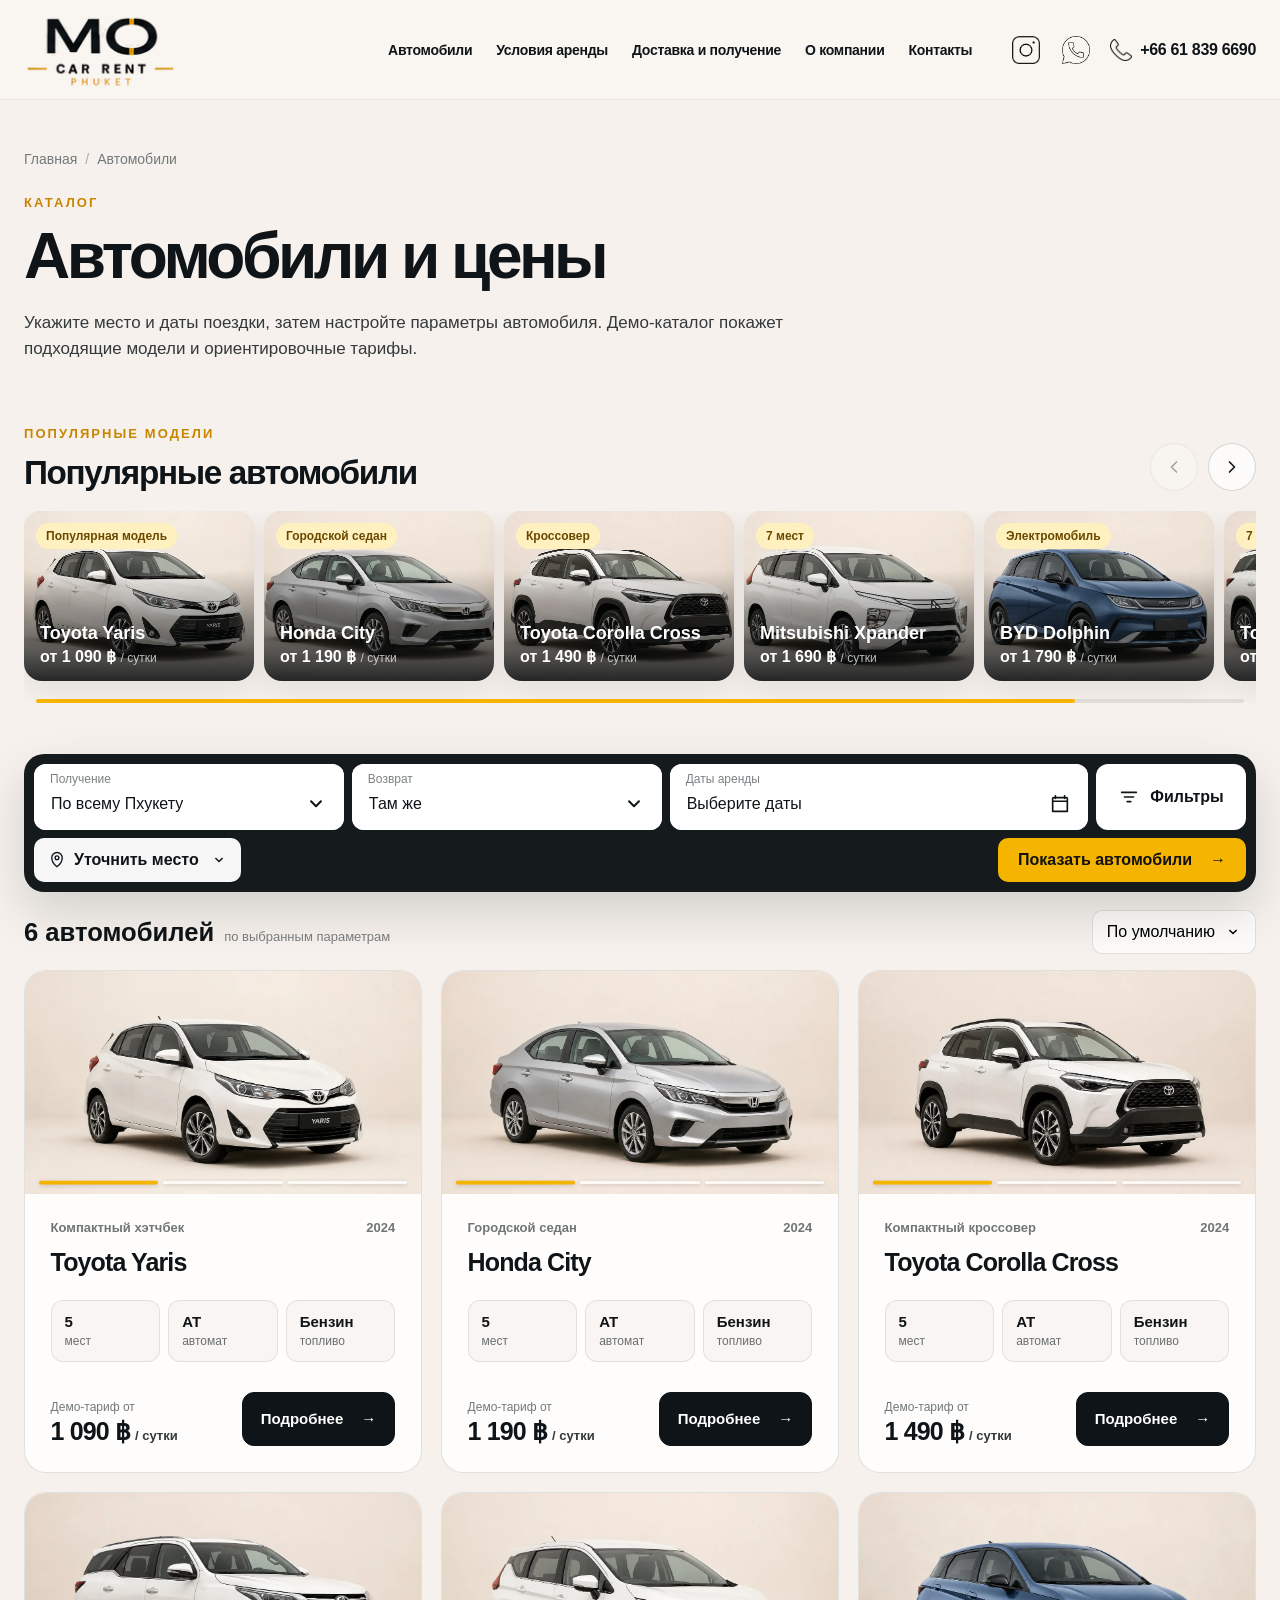
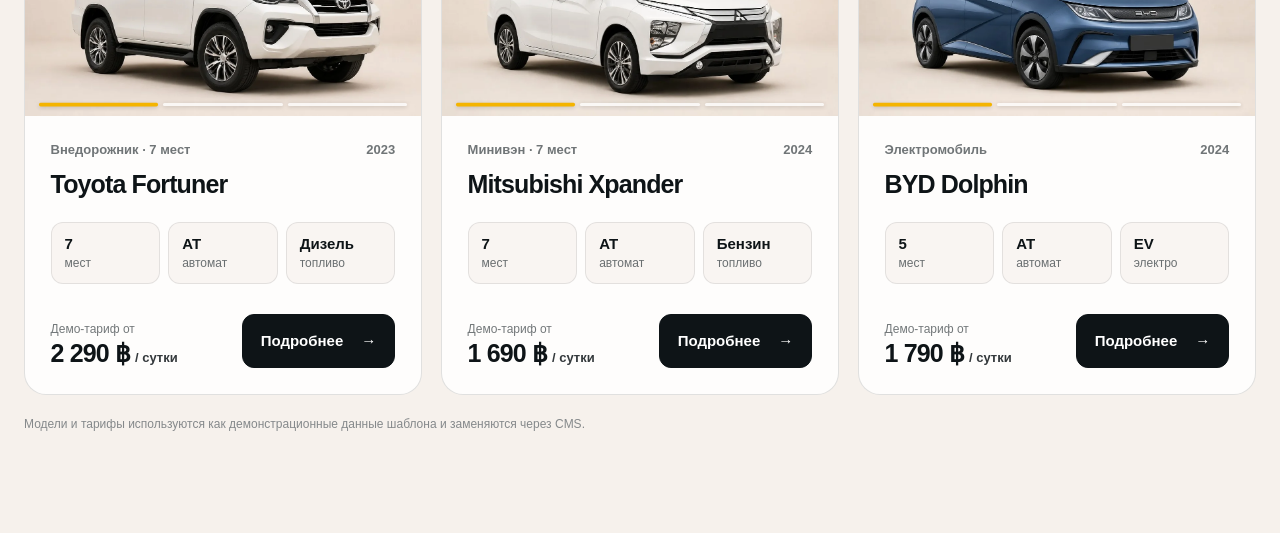
==== cars/index.html @ 94bb65ed "Готово. Исправил все 5 пунктов:  catalog-facets полностью убран; «Уточнить место» теперь открывает о" ====
<!DOCTYPE html>

<html lang="ru">
<head>
<meta charset="utf-8"/>
<meta content="width=device-width, initial-scale=1" name="viewport"/>
<title>Автомобили и цены - demo catalog</title>
<meta content="Демонстрационный каталог автомобилей с фильтрами и сортировкой." name="description"/>
<link href="../assets/style.css" rel="stylesheet"/>
<link href="../assets/catalog.css" rel="stylesheet"/>
<link href="../assets/vendor/swiper/swiper-bundle.min.css" rel="stylesheet"/><link href="../assets/catalog-page.css" rel="stylesheet"/>
<script defer="" src="../assets/main.js"></script>
<script defer="True" src="../assets/vendor/swiper/swiper-bundle.min.js"></script><script defer="" src="../assets/catalog-page.js"></script>
</head>
<body>
<a class="skip-link" href="#main-content">Перейти к содержимому</a>
<header class="site-header">
<div class="container site-header__container">
<div class="site-header__inner">
<a aria-label="MO Car Rent Phuket - перейти на главную" class="brand" href="../#hero">
<img alt="MO Car Rent Phuket" decoding="async" height="72" src="../assets/logo.png" width="164"/>
</a>
<nav aria-label="Основная навигация" class="main-nav" data-main-nav="" id="main-navigation">
<ul class="main-nav__list">
<li><a aria-current="page" class="main-nav__link" href="./">Автомобили</a></li>
<li><a class="main-nav__link" href="../#terms">Условия аренды</a></li>
<li><a class="main-nav__link" href="../#delivery">Доставка и получение</a></li>
<li><a class="main-nav__link" href="../#about">О компании</a></li>
<li><a class="main-nav__link" href="../#contacts">Контакты</a></li>
</ul>
</nav>
<ul aria-label="Контакты и социальные сети" class="header-contacts">
<li><a aria-label="Instagram" class="header-contacts__icon" href="https://www.instagram.com/mocarrent_phuket" rel="noopener" target="_blank"><img alt="" aria-hidden="true" height="28" src="../assets/icon-instagram.png" width="28"/></a></li>
<li><a aria-label="WhatsApp" class="header-contacts__icon" href="https://wa.me/66618396690" rel="noopener" target="_blank"><img alt="" aria-hidden="true" height="30" src="../assets/icon-whatsapp.png" width="30"/></a></li>
<li><a aria-label="Позвонить: +66 61 839 6690" class="header-contacts__phone" href="tel:+66618396690"><img alt="" aria-hidden="true" height="22" src="../assets/icon-phone.png" width="22"/><span>+66 61 839 6690</span></a></li>
</ul>
<button aria-controls="main-navigation" aria-expanded="false" aria-label="Открыть меню" class="menu-toggle" data-menu-toggle="" type="button">
<span aria-hidden="true" class="menu-toggle__line"></span>
<span aria-hidden="true" class="menu-toggle__line"></span>
<span aria-hidden="true" class="menu-toggle__line"></span>
</button>
</div>
</div>
</header>
<main class="main" id="main-content">
<section aria-labelledby="catalog-title" class="catalog-page">
<div class="container">
<nav aria-label="Хлебные крошки" class="breadcrumbs">
<ol class="breadcrumbs__list">
<li><a href="../">Главная</a></li>
<li aria-current="page">Автомобили</li>
</ol>
</nav>
<div class="catalog-page__head">
<p class="catalog-page__eyebrow">Каталог</p>
<h1 class="catalog-page__title" id="catalog-title">Автомобили и цены</h1>
<p class="catalog-page__lead">Укажите место и даты поездки, затем настройте параметры автомобиля. Демо-каталог покажет подходящие модели и ориентировочные тарифы.</p>
</div>
<section aria-labelledby="popular-models-title" class="popular-models">
<div class="popular-models__head">
<div>
<p class="catalog-page__eyebrow">Популярные модели</p>
<h2 id="popular-models-title">Популярные автомобили</h2>
</div>
<div aria-label="Навигация популярных моделей" class="popular-models__nav">
<button aria-label="Предыдущие модели" class="popular-models__button popular-models__button--prev" data-popular-prev="" type="button">
<svg aria-hidden="true" viewbox="0 0 24 24"><path d="m15 18-6-6 6-6"></path></svg>
</button>
<button aria-label="Следующие модели" class="popular-models__button popular-models__button--next" data-popular-next="" type="button">
<svg aria-hidden="true" viewbox="0 0 24 24"><path d="m9 6 6 6-6 6"></path></svg>
</button>
</div>
</div>
<div class="swiper popular-models__swiper" data-popular-swiper="">
<div class="swiper-wrapper">
<div class="swiper-slide"><a class="popular-car" href="toyota-yaris/"><span class="popular-car__badge">Популярная модель</span><picture><source srcset="../assets/img/catalog/toyota-yaris-01.webp" type="image/webp"/><img alt="Toyota Yaris" height="675" loading="lazy" src="../assets/img/catalog/toyota-yaris-01.jpg" width="1200"/></picture><span class="popular-car__overlay"><strong>Toyota Yaris</strong><span>от 1 090 ฿ <small>/ сутки</small></span></span></a></div>
<div class="swiper-slide"><a class="popular-car" href="honda-city/"><span class="popular-car__badge">Городской седан</span><picture><source srcset="../assets/img/catalog/honda-city-01.webp" type="image/webp"/><img alt="Honda City" height="675" loading="lazy" src="../assets/img/catalog/honda-city-01.jpg" width="1200"/></picture><span class="popular-car__overlay"><strong>Honda City</strong><span>от 1 190 ฿ <small>/ сутки</small></span></span></a></div>
<div class="swiper-slide"><a class="popular-car" href="toyota-corolla-cross/"><span class="popular-car__badge">Кроссовер</span><picture><source srcset="../assets/img/catalog/toyota-corolla-cross-01.webp" type="image/webp"/><img alt="Toyota Corolla Cross" height="675" loading="lazy" src="../assets/img/catalog/toyota-corolla-cross-01.jpg" width="1200"/></picture><span class="popular-car__overlay"><strong>Toyota Corolla Cross</strong><span>от 1 490 ฿ <small>/ сутки</small></span></span></a></div>
<div class="swiper-slide"><a class="popular-car" href="mitsubishi-xpander/"><span class="popular-car__badge">7 мест</span><picture><source srcset="../assets/img/catalog/mitsubishi-xpander-01.webp" type="image/webp"/><img alt="Mitsubishi Xpander" height="675" loading="lazy" src="../assets/img/catalog/mitsubishi-xpander-01.jpg" width="1200"/></picture><span class="popular-car__overlay"><strong>Mitsubishi Xpander</strong><span>от 1 690 ฿ <small>/ сутки</small></span></span></a></div>
<div class="swiper-slide"><a class="popular-car" href="byd-dolphin/"><span class="popular-car__badge">Электромобиль</span><picture><source srcset="../assets/img/catalog/byd-dolphin-01.webp" type="image/webp"/><img alt="BYD Dolphin" height="675" loading="lazy" src="../assets/img/catalog/byd-dolphin-01.jpg" width="1200"/></picture><span class="popular-car__overlay"><strong>BYD Dolphin</strong><span>от 1 790 ฿ <small>/ сутки</small></span></span></a></div>
<div class="swiper-slide"><a class="popular-car" href="toyota-fortuner/"><span class="popular-car__badge">7 мест</span><picture><source srcset="../assets/img/catalog/toyota-fortuner-01.webp" type="image/webp"/><img alt="Toyota Fortuner" height="675" loading="lazy" src="../assets/img/catalog/toyota-fortuner-01.jpg" width="1200"/></picture><span class="popular-car__overlay"><strong>Toyota Fortuner</strong><span>от 2 290 ฿ <small>/ сутки</small></span></span></a></div>
</div>
<div class="swiper-scrollbar popular-models__scrollbar"></div>
</div>
</section><div class="catalog-tools" data-catalog-root="">
<section aria-label="Параметры аренды" class="catalog-search">
<form class="catalog-search__form" data-search-form="">
<div class="catalog-search__mainrow">
<div class="catalog-search__field" data-place-field="pickup">
<span class="catalog-search__label">Получение</span>
<button aria-expanded="false" aria-haspopup="listbox" class="catalog-search__trigger" data-place-trigger="pickup" type="button">
<span data-place-value="pickup">По всему Пхукету</span><svg aria-hidden="true" class="catalog-search__trigger-icon" viewbox="0 0 20 20"><path d="m5.5 7.5 4.5 4.5 4.5-4.5"></path></svg>
</button>
<div class="catalog-popover catalog-place" data-place-popover="pickup" hidden="">
<div class="catalog-place__title">Где получить автомобиль?</div>
<button data-label="По всему Пхукету" data-place-option="pickup" data-value="all" type="button">По всему Пхукету</button>
<button data-label="Аэропорт Пхукета" data-place-option="pickup" data-value="airport" type="button">Аэропорт Пхукета</button>
<button data-label="Патонг" data-place-option="pickup" data-value="patong" type="button">Патонг</button>
<button data-label="Ката / Карон" data-place-option="pickup" data-value="kata-karon" type="button">Ката / Карон</button>
<button data-label="Раваи / Най Харн" data-place-option="pickup" data-value="rawai" type="button">Раваи / Най Харн</button>
<button data-label="Указать адрес" data-place-option="pickup" data-value="address" type="button">Указать адрес</button>
</div>
<input data-place-input="pickup" name="pickup" type="hidden" value="all"/>
</div>
<div class="catalog-search__field" data-place-field="return">
<span class="catalog-search__label">Возврат</span>
<button aria-expanded="false" aria-haspopup="listbox" class="catalog-search__trigger" data-place-trigger="return" type="button">
<span data-place-value="return">Там же</span><svg aria-hidden="true" class="catalog-search__trigger-icon" viewbox="0 0 20 20"><path d="m5.5 7.5 4.5 4.5 4.5-4.5"></path></svg>
</button>
<div class="catalog-popover catalog-place" data-place-popover="return" hidden="">
<div class="catalog-place__title">Где вернуть автомобиль?</div>
<button data-label="Там же" data-place-option="return" data-value="same" type="button">Там же</button>
<button data-label="Аэропорт Пхукета" data-place-option="return" data-value="airport" type="button">Аэропорт Пхукета</button>
<button data-label="Патонг" data-place-option="return" data-value="patong" type="button">Патонг</button>
<button data-label="Ката / Карон" data-place-option="return" data-value="kata-karon" type="button">Ката / Карон</button>
<button data-label="Раваи / Най Харн" data-place-option="return" data-value="rawai" type="button">Раваи / Най Харн</button>
<button data-label="Указать адрес" data-place-option="return" data-value="address" type="button">Указать адрес</button>
</div>
<input data-place-input="return" name="return" type="hidden" value="same"/>
</div>
<div class="catalog-search__field catalog-search__field--dates">
<span class="catalog-search__label">Даты аренды</span>
<button aria-expanded="false" aria-haspopup="dialog" class="catalog-search__trigger" data-date-range-trigger="" type="button">
<span data-date-range-value="">Выберите даты</span><svg aria-hidden="true" class="catalog-search__trigger-icon" viewbox="0 0 24 24"><path d="M7 3v3m10-3v3M4 9h16M5 5h14a1 1 0 0 1 1 1v14H4V6a1 1 0 0 1 1-1Z"></path></svg>
</button>
<div class="catalog-popover catalog-calendar" data-date-popover="" hidden="">
<div class="catalog-calendar__top">
<button aria-label="Предыдущий месяц" class="catalog-calendar__nav" data-calendar-prev="" type="button"><svg aria-hidden="true" viewbox="0 0 24 24"><path d="m15 18-6-6 6-6"></path></svg></button>
<strong>Выберите даты аренды</strong>
<button aria-label="Следующий месяц" class="catalog-calendar__nav" data-calendar-next="" type="button"><svg aria-hidden="true" viewbox="0 0 24 24"><path d="m9 6 6 6-6 6"></path></svg></button>
</div>
<div class="catalog-calendar__months" data-calendar-months=""></div>
<div class="catalog-calendar__footer">
<div><span>Период</span><strong data-calendar-summary="">Дата получения → дата возврата</strong></div>
<button class="catalog-calendar__done" data-calendar-done="" type="button">Готово</button>
</div>
</div>
<input data-pickup-date="" name="pickup_date" type="hidden"/>
<input data-return-date="" name="return_date" type="hidden"/>
</div>
<button aria-haspopup="dialog" class="catalog-search__filter-button" data-open-filters="" type="button">
<svg aria-hidden="true" viewbox="0 0 24 24"><path d="M4 7h16M7 12h10M10 17h4"></path></svg><span>Фильтры</span><span class="catalog-search__filter-count" data-filter-count="" hidden="">0</span>
</button>
</div>
<div class="catalog-search__subrow">



<div class="catalog-search__refine-wrap">
<button aria-controls="catalog-location-popover" aria-expanded="false" class="catalog-search__refine" data-refine-toggle="" type="button">
<svg aria-hidden="true" viewbox="0 0 24 24"><path d="M12 21s7-5.1 7-12A7 7 0 1 0 5 9c0 6.9 7 12 7 12Z"></path><circle cx="12" cy="9" r="2.5"></circle></svg>
<span>Уточнить место</span>
<svg aria-hidden="true" class="catalog-search__refine-chevron" viewbox="0 0 20 20"><path d="m5.5 7.5 4.5 4.5 4.5-4.5"></path></svg>
</button>
<div class="catalog-location-popover" data-refine-panel="" hidden="" id="catalog-location-popover">
<div class="catalog-location-popover__summary">
<div class="catalog-location-popover__summary-line"><strong>Получение:</strong><span data-refine-pickup-summary="">По всему Пхукету</span><button aria-label="О выборе места получения" class="catalog-location-popover__help" type="button">?</button></div>
<button class="catalog-location-popover__choice" data-location-mode-trigger="pickup" type="button"><span>Любое место в городе</span><span aria-hidden="true">›</span></button>
<label class="catalog-location-popover__same"><input checked="" data-return-same="" type="checkbox"/><span aria-hidden="true" class="catalog-location-popover__checkbox">✓</span><span>Возврат там же</span></label>
<div class="catalog-location-popover__summary-line"><strong>Возврат:</strong><span data-refine-return-summary="">Там же</span></div>
<button class="catalog-location-popover__choice" data-location-mode-trigger="return" type="button"><span>Там же</span><span aria-hidden="true">›</span></button>
<div class="catalog-location-popover__actions">
<button class="catalog-location-popover__reset" data-refine-reset="" type="button">Сбросить все</button>
<button class="catalog-location-popover__show" data-refine-apply="" type="button">Показать <span data-refine-result-count="">6</span> автомобилей</button>
</div>
</div>
<div class="catalog-location-popover__options" data-location-options="" hidden="">
<button class="catalog-location-popover__options-reset" data-location-options-reset="" type="button"><span aria-hidden="true">×</span><span>Сбросить</span></button>
<label class="catalog-location-option"><input data-location-delivery="" type="checkbox"/><span aria-hidden="true" class="catalog-location-option__box">✓</span><span>Доставка по адресу</span></label>
<div class="catalog-location-popover__address" data-location-address="" hidden="">
<label for="catalog-address">Отель, район или адрес</label>
<input autocomplete="street-address" id="catalog-address" name="address" placeholder="Например, название отеля" type="text"/>
</div>
<div class="catalog-location-popover__disabled-title">Не настроено в demo</div>
<label class="catalog-location-option is-disabled"><input disabled="" type="checkbox"/><span aria-hidden="true" class="catalog-location-option__box"></span><span>В офисе проката</span></label>
</div>
</div>
</div><button class="catalog-search__submit" type="submit">Показать автомобили <span aria-hidden="true">→</span></button>
</div>
</form>
</section>

<div class="catalog-results-head">
<div><strong><span data-result-count="">6</span> <span data-result-label="">автомобилей</span></strong><span>по выбранным параметрам</span></div>
<div class="catalog-sort" data-sort-root="">
<button aria-expanded="false" aria-haspopup="listbox" class="catalog-sort__trigger" data-sort-trigger="" type="button"><span data-sort-label="">По умолчанию</span><svg aria-hidden="true" viewbox="0 0 20 20"><path d="m5.5 7.5 4.5 4.5 4.5-4.5"></path></svg></button>
<div aria-label="Сортировка" class="catalog-sort__menu" data-sort-menu="" hidden="" role="listbox">
<button aria-selected="true" data-sort-option="default" role="option" type="button">По умолчанию</button>
<button aria-selected="false" data-sort-option="price-asc" role="option" type="button">Сначала дешевле</button>
<button aria-selected="false" data-sort-option="price-desc" role="option" type="button">Сначала дороже</button>
<button aria-selected="false" data-sort-option="seats-desc" role="option" type="button">Больше мест</button>
</div>
</div>
</div>
<div aria-label="Активные фильтры" class="catalog-tools__chips" data-active-filters="" hidden=""></div>
<div class="catalog-grid" data-catalog-grid="">
<article class="car-card catalog-car-card" data-brand="toyota" data-car-card="" data-car-id="toyota-yaris" data-car-title="Toyota Yaris" data-car-url="toyota-yaris/" data-consumption="5.0" data-drive="front" data-engine="1.2" data-fuel="petrol" data-fuel-label="Бензин" data-order="1" data-price="1090" data-price-label="1090 ฿ / сутки" data-seats="5" data-transmission="automatic" data-type="compact" data-year="2024"><a aria-label="Открыть Toyota Yaris" class="car-card__stretched-link" href="toyota-yaris/"></a><div class="car-card__media car-card-gallery" data-card-gallery=""><div class="car-card-gallery__slides"><picture data-card-slide=""><source srcset="../assets/img/catalog/toyota-yaris-01.webp" type="image/webp"/><img alt="Toyota Yaris" class="car-card__image" decoding="async" height="675" loading="lazy" src="../assets/img/catalog/toyota-yaris-01.jpg" width="1200"/></picture><picture data-card-slide="" hidden=""><source srcset="../assets/img/catalog/toyota-yaris-02.webp" type="image/webp"/><img alt="" class="car-card__image" decoding="async" height="675" loading="lazy" src="../assets/img/catalog/toyota-yaris-02.jpg" width="1200"/></picture><picture data-card-slide="" hidden=""><source srcset="../assets/img/catalog/toyota-yaris-03.webp" type="image/webp"/><img alt="" class="car-card__image" decoding="async" height="675" loading="lazy" src="../assets/img/catalog/toyota-yaris-03.jpg" width="1200"/></picture></div><div aria-hidden="true" class="car-card-gallery__progress"><span data-card-dot=""></span><span data-card-dot=""></span><span data-card-dot=""></span></div><div class="car-card__tools"><button aria-label="Сравнить" data-compare-car="toyota-yaris" type="button"><svg aria-hidden="true" viewbox="0 0 24 24"><path d="M7 7h11m0 0-3-3m3 3-3 3M17 17H6m0 0 3 3m-3-3 3-3"></path></svg></button><button aria-label="В избранное" data-favorite-car="toyota-yaris" type="button"><svg aria-hidden="true" viewbox="0 0 24 24"><path d="M20.8 4.6a5.5 5.5 0 0 0-7.8 0L12 5.6l-1-1a5.5 5.5 0 0 0-7.8 7.8l1 1L12 21l7.8-7.6 1-1a5.5 5.5 0 0 0 0-7.8Z"></path></svg></button></div></div><div class="car-card__body">
<div class="car-card__meta"><span>Компактный хэтчбек</span><span>2024</span></div>
<h3 class="car-card__title" id="car-toyota-yaris-title">Toyota Yaris</h3>
<ul aria-label="Характеристики Toyota Yaris" class="car-card__specs">
<li class="car-card__spec"><strong>5</strong><span>мест</span></li>
<li class="car-card__spec"><strong>AT</strong><span>автомат</span></li>
<li class="car-card__spec"><strong>Бензин</strong><span>топливо</span></li>
</ul>
<div class="car-card__footer">
<div class="car-card__price">
<span class="car-card__price-label">Демо-тариф от</span>
<span class="car-card__price-line"><strong class="car-card__price-value">1 090 ฿</strong><span class="car-card__price-unit">/ сутки</span></span>
</div>
<span aria-hidden="true" class="car-card__action"><span>Подробнее</span><span aria-hidden="true">→</span></span>
</div>
</div></article>
<article class="car-card catalog-car-card" data-brand="honda" data-car-card="" data-car-id="honda-city" data-car-title="Honda City" data-car-url="honda-city/" data-consumption="5.6" data-drive="front" data-engine="1.5" data-fuel="petrol" data-fuel-label="Бензин" data-order="2" data-price="1190" data-price-label="1190 ฿ / сутки" data-seats="5" data-transmission="automatic" data-type="sedan" data-year="2024"><a aria-label="Открыть Honda City" class="car-card__stretched-link" href="honda-city/"></a><div class="car-card__media car-card-gallery" data-card-gallery=""><div class="car-card-gallery__slides"><picture data-card-slide=""><source srcset="../assets/img/catalog/honda-city-01.webp" type="image/webp"/><img alt="Honda City" class="car-card__image" decoding="async" height="675" loading="lazy" src="../assets/img/catalog/honda-city-01.jpg" width="1200"/></picture><picture data-card-slide="" hidden=""><source srcset="../assets/img/catalog/honda-city-02.webp" type="image/webp"/><img alt="" class="car-card__image" decoding="async" height="675" loading="lazy" src="../assets/img/catalog/honda-city-02.jpg" width="1200"/></picture><picture data-card-slide="" hidden=""><source srcset="../assets/img/catalog/honda-city-03.webp" type="image/webp"/><img alt="" class="car-card__image" decoding="async" height="675" loading="lazy" src="../assets/img/catalog/honda-city-03.jpg" width="1200"/></picture></div><div aria-hidden="true" class="car-card-gallery__progress"><span data-card-dot=""></span><span data-card-dot=""></span><span data-card-dot=""></span></div><div class="car-card__tools"><button aria-label="Сравнить" data-compare-car="honda-city" type="button"><svg aria-hidden="true" viewbox="0 0 24 24"><path d="M7 7h11m0 0-3-3m3 3-3 3M17 17H6m0 0 3 3m-3-3 3-3"></path></svg></button><button aria-label="В избранное" data-favorite-car="honda-city" type="button"><svg aria-hidden="true" viewbox="0 0 24 24"><path d="M20.8 4.6a5.5 5.5 0 0 0-7.8 0L12 5.6l-1-1a5.5 5.5 0 0 0-7.8 7.8l1 1L12 21l7.8-7.6 1-1a5.5 5.5 0 0 0 0-7.8Z"></path></svg></button></div></div><div class="car-card__body">
<div class="car-card__meta"><span>Городской седан</span><span>2024</span></div>
<h3 class="car-card__title" id="car-honda-city-title">Honda City</h3>
<ul aria-label="Характеристики Honda City" class="car-card__specs">
<li class="car-card__spec"><strong>5</strong><span>мест</span></li>
<li class="car-card__spec"><strong>AT</strong><span>автомат</span></li>
<li class="car-card__spec"><strong>Бензин</strong><span>топливо</span></li>
</ul>
<div class="car-card__footer">
<div class="car-card__price">
<span class="car-card__price-label">Демо-тариф от</span>
<span class="car-card__price-line"><strong class="car-card__price-value">1 190 ฿</strong><span class="car-card__price-unit">/ сутки</span></span>
</div>
<span aria-hidden="true" class="car-card__action"><span>Подробнее</span><span aria-hidden="true">→</span></span>
</div>
</div></article>
<article class="car-card catalog-car-card" data-brand="toyota" data-car-card="" data-car-id="toyota-corolla-cross" data-car-title="Toyota Corolla Cross" data-car-url="toyota-corolla-cross/" data-consumption="5.2" data-drive="front" data-engine="1.8" data-fuel="petrol" data-fuel-label="Бензин" data-order="3" data-price="1490" data-price-label="1490 ฿ / сутки" data-seats="5" data-transmission="automatic" data-type="crossover" data-year="2024"><a aria-label="Открыть Toyota Corolla Cross" class="car-card__stretched-link" href="toyota-corolla-cross/"></a><div class="car-card__media car-card-gallery" data-card-gallery=""><div class="car-card-gallery__slides"><picture data-card-slide=""><source srcset="../assets/img/catalog/toyota-corolla-cross-01.webp" type="image/webp"/><img alt="Toyota Corolla Cross" class="car-card__image" decoding="async" height="675" loading="lazy" src="../assets/img/catalog/toyota-corolla-cross-01.jpg" width="1200"/></picture><picture data-card-slide="" hidden=""><source srcset="../assets/img/catalog/toyota-corolla-cross-02.webp" type="image/webp"/><img alt="" class="car-card__image" decoding="async" height="675" loading="lazy" src="../assets/img/catalog/toyota-corolla-cross-02.jpg" width="1200"/></picture><picture data-card-slide="" hidden=""><source srcset="../assets/img/catalog/toyota-corolla-cross-03.webp" type="image/webp"/><img alt="" class="car-card__image" decoding="async" height="675" loading="lazy" src="../assets/img/catalog/toyota-corolla-cross-03.jpg" width="1200"/></picture></div><div aria-hidden="true" class="car-card-gallery__progress"><span data-card-dot=""></span><span data-card-dot=""></span><span data-card-dot=""></span></div><div class="car-card__tools"><button aria-label="Сравнить" data-compare-car="toyota-corolla-cross" type="button"><svg aria-hidden="true" viewbox="0 0 24 24"><path d="M7 7h11m0 0-3-3m3 3-3 3M17 17H6m0 0 3 3m-3-3 3-3"></path></svg></button><button aria-label="В избранное" data-favorite-car="toyota-corolla-cross" type="button"><svg aria-hidden="true" viewbox="0 0 24 24"><path d="M20.8 4.6a5.5 5.5 0 0 0-7.8 0L12 5.6l-1-1a5.5 5.5 0 0 0-7.8 7.8l1 1L12 21l7.8-7.6 1-1a5.5 5.5 0 0 0 0-7.8Z"></path></svg></button></div></div><div class="car-card__body">
<div class="car-card__meta"><span>Компактный кроссовер</span><span>2024</span></div>
<h3 class="car-card__title" id="car-toyota-corolla-cross-title">Toyota Corolla Cross</h3>
<ul aria-label="Характеристики Toyota Corolla Cross" class="car-card__specs">
<li class="car-card__spec"><strong>5</strong><span>мест</span></li>
<li class="car-card__spec"><strong>AT</strong><span>автомат</span></li>
<li class="car-card__spec"><strong>Бензин</strong><span>топливо</span></li>
</ul>
<div class="car-card__footer">
<div class="car-card__price">
<span class="car-card__price-label">Демо-тариф от</span>
<span class="car-card__price-line"><strong class="car-card__price-value">1 490 ฿</strong><span class="car-card__price-unit">/ сутки</span></span>
</div>
<span aria-hidden="true" class="car-card__action"><span>Подробнее</span><span aria-hidden="true">→</span></span>
</div>
</div></article>
<article class="car-card catalog-car-card" data-brand="toyota" data-car-card="" data-car-id="toyota-fortuner" data-car-title="Toyota Fortuner" data-car-url="toyota-fortuner/" data-consumption="8.0" data-drive="awd" data-engine="2.4" data-fuel="diesel" data-fuel-label="Дизель" data-order="4" data-price="2290" data-price-label="2290 ฿ / сутки" data-seats="7" data-transmission="automatic" data-type="crossover" data-year="2023"><a aria-label="Открыть Toyota Fortuner" class="car-card__stretched-link" href="toyota-fortuner/"></a><div class="car-card__media car-card-gallery" data-card-gallery=""><div class="car-card-gallery__slides"><picture data-card-slide=""><source srcset="../assets/img/catalog/toyota-fortuner-01.webp" type="image/webp"/><img alt="Toyota Fortuner" class="car-card__image" decoding="async" height="675" loading="lazy" src="../assets/img/catalog/toyota-fortuner-01.jpg" width="1200"/></picture><picture data-card-slide="" hidden=""><source srcset="../assets/img/catalog/toyota-fortuner-02.webp" type="image/webp"/><img alt="" class="car-card__image" decoding="async" height="675" loading="lazy" src="../assets/img/catalog/toyota-fortuner-02.jpg" width="1200"/></picture><picture data-card-slide="" hidden=""><source srcset="../assets/img/catalog/toyota-fortuner-03.webp" type="image/webp"/><img alt="" class="car-card__image" decoding="async" height="675" loading="lazy" src="../assets/img/catalog/toyota-fortuner-03.jpg" width="1200"/></picture></div><div aria-hidden="true" class="car-card-gallery__progress"><span data-card-dot=""></span><span data-card-dot=""></span><span data-card-dot=""></span></div><div class="car-card__tools"><button aria-label="Сравнить" data-compare-car="toyota-fortuner" type="button"><svg aria-hidden="true" viewbox="0 0 24 24"><path d="M7 7h11m0 0-3-3m3 3-3 3M17 17H6m0 0 3 3m-3-3 3-3"></path></svg></button><button aria-label="В избранное" data-favorite-car="toyota-fortuner" type="button"><svg aria-hidden="true" viewbox="0 0 24 24"><path d="M20.8 4.6a5.5 5.5 0 0 0-7.8 0L12 5.6l-1-1a5.5 5.5 0 0 0-7.8 7.8l1 1L12 21l7.8-7.6 1-1a5.5 5.5 0 0 0 0-7.8Z"></path></svg></button></div></div><div class="car-card__body">
<div class="car-card__meta"><span>Внедорожник · 7 мест</span><span>2023</span></div>
<h3 class="car-card__title" id="car-toyota-fortuner-title">Toyota Fortuner</h3>
<ul aria-label="Характеристики Toyota Fortuner" class="car-card__specs">
<li class="car-card__spec"><strong>7</strong><span>мест</span></li>
<li class="car-card__spec"><strong>AT</strong><span>автомат</span></li>
<li class="car-card__spec"><strong>Дизель</strong><span>топливо</span></li>
</ul>
<div class="car-card__footer">
<div class="car-card__price">
<span class="car-card__price-label">Демо-тариф от</span>
<span class="car-card__price-line"><strong class="car-card__price-value">2 290 ฿</strong><span class="car-card__price-unit">/ сутки</span></span>
</div>
<span aria-hidden="true" class="car-card__action"><span>Подробнее</span><span aria-hidden="true">→</span></span>
</div>
</div></article>
<article class="car-card catalog-car-card" data-brand="mitsubishi" data-car-card="" data-car-id="mitsubishi-xpander" data-car-title="Mitsubishi Xpander" data-car-url="mitsubishi-xpander/" data-consumption="6.5" data-drive="front" data-engine="1.5" data-fuel="petrol" data-fuel-label="Бензин" data-order="5" data-price="1690" data-price-label="1690 ฿ / сутки" data-seats="7" data-transmission="automatic" data-type="minivan" data-year="2024"><a aria-label="Открыть Mitsubishi Xpander" class="car-card__stretched-link" href="mitsubishi-xpander/"></a><div class="car-card__media car-card-gallery" data-card-gallery=""><div class="car-card-gallery__slides"><picture data-card-slide=""><source srcset="../assets/img/catalog/mitsubishi-xpander-01.webp" type="image/webp"/><img alt="Mitsubishi Xpander" class="car-card__image" decoding="async" height="675" loading="lazy" src="../assets/img/catalog/mitsubishi-xpander-01.jpg" width="1200"/></picture><picture data-card-slide="" hidden=""><source srcset="../assets/img/catalog/mitsubishi-xpander-02.webp" type="image/webp"/><img alt="" class="car-card__image" decoding="async" height="675" loading="lazy" src="../assets/img/catalog/mitsubishi-xpander-02.jpg" width="1200"/></picture><picture data-card-slide="" hidden=""><source srcset="../assets/img/catalog/mitsubishi-xpander-03.webp" type="image/webp"/><img alt="" class="car-card__image" decoding="async" height="675" loading="lazy" src="../assets/img/catalog/mitsubishi-xpander-03.jpg" width="1200"/></picture></div><div aria-hidden="true" class="car-card-gallery__progress"><span data-card-dot=""></span><span data-card-dot=""></span><span data-card-dot=""></span></div><div class="car-card__tools"><button aria-label="Сравнить" data-compare-car="mitsubishi-xpander" type="button"><svg aria-hidden="true" viewbox="0 0 24 24"><path d="M7 7h11m0 0-3-3m3 3-3 3M17 17H6m0 0 3 3m-3-3 3-3"></path></svg></button><button aria-label="В избранное" data-favorite-car="mitsubishi-xpander" type="button"><svg aria-hidden="true" viewbox="0 0 24 24"><path d="M20.8 4.6a5.5 5.5 0 0 0-7.8 0L12 5.6l-1-1a5.5 5.5 0 0 0-7.8 7.8l1 1L12 21l7.8-7.6 1-1a5.5 5.5 0 0 0 0-7.8Z"></path></svg></button></div></div><div class="car-card__body">
<div class="car-card__meta"><span>Минивэн · 7 мест</span><span>2024</span></div>
<h3 class="car-card__title" id="car-mitsubishi-xpander-title">Mitsubishi Xpander</h3>
<ul aria-label="Характеристики Mitsubishi Xpander" class="car-card__specs">
<li class="car-card__spec"><strong>7</strong><span>мест</span></li>
<li class="car-card__spec"><strong>AT</strong><span>автомат</span></li>
<li class="car-card__spec"><strong>Бензин</strong><span>топливо</span></li>
</ul>
<div class="car-card__footer">
<div class="car-card__price">
<span class="car-card__price-label">Демо-тариф от</span>
<span class="car-card__price-line"><strong class="car-card__price-value">1 690 ฿</strong><span class="car-card__price-unit">/ сутки</span></span>
</div>
<span aria-hidden="true" class="car-card__action"><span>Подробнее</span><span aria-hidden="true">→</span></span>
</div>
</div></article>
<article class="car-card catalog-car-card" data-brand="byd" data-car-card="" data-car-id="byd-dolphin" data-car-title="BYD Dolphin" data-car-url="byd-dolphin/" data-consumption="0" data-drive="front" data-engine="0" data-fuel="electric" data-fuel-label="EV" data-order="6" data-price="1790" data-price-label="1790 ฿ / сутки" data-seats="5" data-transmission="automatic" data-type="compact" data-year="2024"><a aria-label="Открыть BYD Dolphin" class="car-card__stretched-link" href="byd-dolphin/"></a><div class="car-card__media car-card-gallery" data-card-gallery=""><div class="car-card-gallery__slides"><picture data-card-slide=""><source srcset="../assets/img/catalog/byd-dolphin-01.webp" type="image/webp"/><img alt="BYD Dolphin" class="car-card__image" decoding="async" height="675" loading="lazy" src="../assets/img/catalog/byd-dolphin-01.jpg" width="1200"/></picture><picture data-card-slide="" hidden=""><source srcset="../assets/img/catalog/byd-dolphin-02.webp" type="image/webp"/><img alt="" class="car-card__image" decoding="async" height="675" loading="lazy" src="../assets/img/catalog/byd-dolphin-02.jpg" width="1200"/></picture><picture data-card-slide="" hidden=""><source srcset="../assets/img/catalog/byd-dolphin-03.webp" type="image/webp"/><img alt="" class="car-card__image" decoding="async" height="675" loading="lazy" src="../assets/img/catalog/byd-dolphin-03.jpg" width="1200"/></picture></div><div aria-hidden="true" class="car-card-gallery__progress"><span data-card-dot=""></span><span data-card-dot=""></span><span data-card-dot=""></span></div><div class="car-card__tools"><button aria-label="Сравнить" data-compare-car="byd-dolphin" type="button"><svg aria-hidden="true" viewbox="0 0 24 24"><path d="M7 7h11m0 0-3-3m3 3-3 3M17 17H6m0 0 3 3m-3-3 3-3"></path></svg></button><button aria-label="В избранное" data-favorite-car="byd-dolphin" type="button"><svg aria-hidden="true" viewbox="0 0 24 24"><path d="M20.8 4.6a5.5 5.5 0 0 0-7.8 0L12 5.6l-1-1a5.5 5.5 0 0 0-7.8 7.8l1 1L12 21l7.8-7.6 1-1a5.5 5.5 0 0 0 0-7.8Z"></path></svg></button></div></div><div class="car-card__body">
<div class="car-card__meta"><span>Электромобиль</span><span>2024</span></div>
<h3 class="car-card__title" id="car-byd-dolphin-title">BYD Dolphin</h3>
<ul aria-label="Характеристики BYD Dolphin" class="car-card__specs">
<li class="car-card__spec"><strong>5</strong><span>мест</span></li>
<li class="car-card__spec"><strong>AT</strong><span>автомат</span></li>
<li class="car-card__spec"><strong>EV</strong><span>электро</span></li>
</ul>
<div class="car-card__footer">
<div class="car-card__price">
<span class="car-card__price-label">Демо-тариф от</span>
<span class="car-card__price-line"><strong class="car-card__price-value">1 790 ฿</strong><span class="car-card__price-unit">/ сутки</span></span>
</div>
<span aria-hidden="true" class="car-card__action"><span>Подробнее</span><span aria-hidden="true">→</span></span>
</div>
</div></article>
</div><div class="catalog-empty" data-empty-state="" hidden="">
<span aria-hidden="true" class="catalog-empty__icon">⌕</span>
<h2>По выбранным параметрам ничего не найдено</h2>
<p>Попробуйте изменить фильтры или сбросить их, чтобы увидеть все демонстрационные автомобили.</p>
<button class="catalog-empty__reset" data-reset-filters="" type="button">Сбросить фильтры</button>
</div><p class="catalog-page__demo-note">Модели и тарифы используются как демонстрационные данные шаблона и заменяются через CMS.</p><div class="catalog-filter-modal" data-filter-modal="" hidden="">
<div class="catalog-filter-modal__backdrop" data-close-filters=""></div>
<section aria-labelledby="filter-modal-title" aria-modal="true" class="catalog-filter-modal__dialog" role="dialog">
<header class="catalog-filter-modal__header"><div><span>Фильтры каталога</span><h2 id="filter-modal-title">Подберите автомобиль</h2></div><button aria-label="Закрыть фильтры" class="catalog-filter-modal__close" data-close-filters="" type="button">×</button></header>
<form class="catalog-filter-modal__form" data-filter-form="">
<fieldset class="filter-types"><legend>Тип автомобиля</legend><div class="filter-types__grid"><label class="filter-type-card"><input name="type" type="checkbox" value="compact"/><span><img alt="" aria-hidden="true" class="filter-type-card__icon" src="../assets/img/ui/car-types/compact.svg"/><strong>Компактные</strong><small data-type-count="compact">2</small><span aria-hidden="true" class="filter-type-card__check">✓</span></span></label><label class="filter-type-card"><input name="type" type="checkbox" value="sedan"/><span><img alt="" aria-hidden="true" class="filter-type-card__icon" src="../assets/img/ui/car-types/mid-class.svg"/><strong>Средний класс</strong><small data-type-count="sedan">1</small><span aria-hidden="true" class="filter-type-card__check">✓</span></span></label><label class="filter-type-card"><input name="type" type="checkbox" value="crossover"/><span><img alt="" aria-hidden="true" class="filter-type-card__icon" src="../assets/img/ui/car-types/crossover.svg"/><strong>Кроссоверы</strong><small data-type-count="crossover">2</small><span aria-hidden="true" class="filter-type-card__check">✓</span></span></label><label class="filter-type-card"><input name="type" type="checkbox" value="luxury"/><span><img alt="" aria-hidden="true" class="filter-type-card__icon" src="../assets/img/ui/car-types/lux.svg"/><strong>Люкс</strong><small data-type-count="luxury">0</small><span aria-hidden="true" class="filter-type-card__check">✓</span></span></label><label class="filter-type-card"><input name="type" type="checkbox" value="cabriolet"/><span><img alt="" aria-hidden="true" class="filter-type-card__icon" src="../assets/img/ui/car-types/cabriolet.svg"/><strong>Кабриолеты</strong><small data-type-count="cabriolet">0</small><span aria-hidden="true" class="filter-type-card__check">✓</span></span></label><label class="filter-type-card"><input name="type" type="checkbox" value="minivan"/><span><img alt="" aria-hidden="true" class="filter-type-card__icon" src="../assets/img/ui/car-types/minivan.svg"/><strong>Минивэны</strong><small data-type-count="minivan">1</small><span aria-hidden="true" class="filter-type-card__check">✓</span></span></label></div></fieldset>
<div class="filter-groups filter-groups--primary"><fieldset><legend>Топливо</legend>
<label class="filter-check"><input name="fuel" type="checkbox" value="petrol"/><span>Бензин</span><small>4</small></label>
<label class="filter-check"><input name="fuel" type="checkbox" value="diesel"/><span>Дизель</span><small>1</small></label>
<label class="filter-check"><input name="fuel" type="checkbox" value="electric"/><span>Электро</span><small>1</small></label>
</fieldset><fieldset><legend>Коробка передач</legend>
<label class="filter-check"><input name="transmission" type="checkbox" value="automatic"/><span>Автомат</span><small>6</small></label>
<label class="filter-check"><input name="transmission" type="checkbox" value="manual"/><span>Механика</span><small>0</small></label>
<label class="filter-check"><input name="transmission" type="checkbox" value="cvt"/><span>Вариатор</span><small>0</small></label>
</fieldset><fieldset><legend>Привод</legend>
<label class="filter-check"><input name="drive" type="checkbox" value="front"/><span>Передний</span><small>5</small></label>
<label class="filter-check"><input name="drive" type="checkbox" value="awd"/><span>Полный</span><small>1</small></label>
<label class="filter-check"><input name="drive" type="checkbox" value="rear"/><span>Задний</span><small>0</small></label>
</fieldset></div>
<div class="filter-select-row">
<fieldset><legend>Марка авто</legend><select aria-label="Марка авто" data-filter-select="" name="brand"><option value="">Любая</option><option value="toyota">Toyota</option><option value="honda">Honda</option><option value="mitsubishi">Mitsubishi</option><option value="byd">BYD</option></select></fieldset>
<fieldset><legend>Количество мест</legend><select aria-label="Количество мест" data-filter-select="" name="seats"><option value="">Любое</option><option value="5">5 мест</option><option value="7">7 мест</option></select></fieldset>
</div>
<div class="filter-metrics-row">
<fieldset class="filter-price"><legend>Цена в сутки, ฿</legend><div class="filter-price-range"><label><span>от</span><input autocomplete="off" inputmode="numeric" name="price_min" pattern="[0-9 ]*" placeholder="0" type="text"/></label><label><span>до</span><input autocomplete="off" inputmode="numeric" name="price_max" pattern="[0-9 ]*" placeholder="Любая" type="text"/></label></div></fieldset>
<fieldset><legend>Объем двигателя, л.</legend><div class="filter-select-pair"><select aria-label="Минимальный объем двигателя" data-filter-select="" name="engine_min"><option value="">0</option><option value="1.0">1.0</option><option value="1.2">1.2</option><option value="1.5">1.5</option><option value="1.8">1.8</option><option value="2.0">2.0</option></select><select aria-label="Максимальный объем двигателя" data-filter-select="" name="engine_max"><option value="">Любой</option><option value="1.2">1.2</option><option value="1.5">1.5</option><option value="1.8">1.8</option><option value="2.0">2.0</option><option value="2.4">2.4</option></select></div></fieldset>
<fieldset><legend>Расход (л/100км)</legend><div class="filter-select-pair"><select aria-label="Минимальный расход" data-filter-select="" name="consumption_min"><option value="">0</option><option value="4">4</option><option value="5">5</option><option value="6">6</option><option value="7">7</option></select><select aria-label="Максимальный расход" data-filter-select="" name="consumption_max"><option value="">Любой</option><option value="5">5</option><option value="6">6</option><option value="7">7</option><option value="8">8</option><option value="10">10</option></select></div></fieldset>
<fieldset><legend>Год выпуска</legend><select aria-label="Год выпуска" data-filter-select="" name="year"><option value="">Любой</option><option value="2023">2023+</option><option value="2024">2024+</option></select></fieldset>
</div>
<p class="filter-demo-note">Технические значения в этой demo-версии служат для проверки интерфейса фильтрации и заменяются данными конкретного каталога через CMS.</p>
</form>
<footer class="catalog-filter-modal__footer"><button class="catalog-filter-modal__reset" data-reset-filters="" type="button">Сбросить все</button><button class="catalog-filter-modal__apply" data-apply-filters="" type="button">Показать <span data-pending-count="">6</span> автомобилей</button></footer>
</section>
</div>
</div>
</div>
</section>
</main>
<script defer="True" src="../assets/vehicle-tools.js"></script><div class="compare-tray" data-compare-tray="" hidden=""><span>В сравнении: <strong data-compare-count="">0</strong></span><button data-open-compare="" type="button">Сравнить</button></div><div class="compare-modal" data-compare-modal="" hidden=""><div aria-label="Сравнение автомобилей" aria-modal="true" class="compare-modal__dialog" role="dialog"><button aria-label="Закрыть" class="compare-modal__close" data-close-compare="" type="button">×</button><div class="compare-modal__head"><span>Сравнение</span><h2>Выбранные автомобили</h2></div><div class="compare-modal__grid" data-compare-body=""></div></div></div></body>
</html>
---- assets/style.css ----
:root {
  --font-sans: "Segoe UI", Arial, Helvetica, sans-serif;

  --color-ink: #0e1417;
  --color-ink-soft: #34393c;
  --color-paper: #f6f1ec;
  --color-paper-rgb: 246, 241, 236;
  --color-accent: #f4b400;
  --color-accent-hover: #ffc21a;
  --color-focus: #8a5a00;
  --color-dark: #151a1c;
  --color-dark-2: #111517;

  --container: 1920px;
  --container-gutter: clamp(24px, 2.5vw, 48px);
  --header-height: 100px;

  --radius-sm: 10px;
  --radius-md: 12px;
  --radius-lg: 18px;

  --shadow-button: 0 10px 24px rgba(120, 82, 0, 0.14);
  --shadow-booking: 0 18px 40px rgba(21, 22, 22, 0.14);

  --duration-fast: 160ms;
  --ease-ui: cubic-bezier(0.2, 0.7, 0.2, 1);
}

*,
*::before,
*::after {
  box-sizing: border-box;
}

html {
  font-family: var(--font-sans);
  scroll-behavior: smooth;
}

body {
  margin: 0;
  color: var(--color-ink);
  background: var(--color-paper);
  font-family: inherit;
  text-rendering: optimizeLegibility;
  -webkit-font-smoothing: antialiased;
}

button,
input,
select,
textarea {
  font: inherit;
}

body.menu-open {
  overflow: hidden;
}

a {
  color: inherit;
}

a {
  text-decoration: none;
}

button {
  border: 0;
}

img,
svg {
  display: block;
  max-width: 100%;
}

ul,
ol {
  margin: 0;
  padding: 0;
}

p,
h1,
fieldset {
  margin-top: 0;
}

.container {
  width: min(calc(100% - (var(--container-gutter) * 2)), var(--container)) !important;
  max-width: none !important;
  margin-inline: auto !important;
}

.visually-hidden {
  position: absolute !important;
  width: 1px !important;
  height: 1px !important;
  padding: 0 !important;
  margin: -1px !important;
  overflow: hidden !important;
  clip: rect(0 0 0 0) !important;
  white-space: nowrap !important;
  border: 0 !important;
}

.skip-link {
  position: fixed;
  inset: 12px auto auto 12px;
  z-index: 1000;
  padding: 12px 16px;
  border-radius: var(--radius-sm);
  color: #fff;
  background: var(--color-dark);
  transform: translateY(-160%);
  transition: transform var(--duration-fast) var(--ease-ui);
}

.skip-link:focus-visible {
  transform: translateY(0);
  outline: 3px solid var(--color-accent);
  outline-offset: 3px;
}

/* Interactive primitives */
.main-nav__link,
.header-contacts__icon,
.header-contacts__phone,
.button,
.booking__submit,
.booking__date-trigger,
.booking__select-trigger {
  -webkit-tap-highlight-color: transparent;
}

.main-nav__link:focus-visible,
.header-contacts__icon:focus-visible,
.header-contacts__phone:focus-visible,
.button:focus-visible,
.booking__submit:focus-visible {
  outline: 3px solid var(--color-focus);
  outline-offset: 4px;
}

.button,
.booking__submit {
  cursor: pointer;
  transition:
    transform var(--duration-fast) var(--ease-ui),
    background-color var(--duration-fast) var(--ease-ui),
    border-color var(--duration-fast) var(--ease-ui),
    box-shadow var(--duration-fast) var(--ease-ui);
}

.button:active,
.booking__submit:active {
  transform: translateY(1px) scale(0.995);
}

.button[aria-disabled="true"],
.button.is-disabled,
.booking__submit:disabled {
  cursor: not-allowed;
  opacity: 0.48;
  pointer-events: none;
}

/* Header */
.site-header {
  position: relative;
  z-index: 10;
  height: var(--header-height);
  border-bottom: 1px solid rgba(0, 0, 0, 0.07);
  background: rgba(249, 246, 242, 0.98);
}

.site-header__container,
.site-header__inner {
  height: 100%;
}

.site-header__inner {
  display: flex;
  align-items: center;
  gap: clamp(24px, 2vw, 40px);
}

.brand {
  display: inline-flex;
  flex: 0 0 auto;
  align-items: center;
}

.brand img {
  width: 164px;
  height: auto;
}

.main-nav {
  margin-left: auto;
}

.main-nav__list {
  display: flex;
  align-items: center;
  gap: clamp(24px, 2.15vw, 44px);
  list-style: none;
  white-space: nowrap;
}

.main-nav__link {
  position: relative;
  display: inline-flex;
  min-height: 44px;
  align-items: center;
  padding-inline: 2px;
  font-size: clamp(14px, 0.82vw, 16px);
  font-weight: 700;
  letter-spacing: -0.02em;
}

.main-nav__link::after {
  content: "";
  position: absolute;
  left: 2px;
  right: 2px;
  bottom: 7px;
  height: 2px;
  border-radius: 999px;
  background: var(--color-accent);
  transform: scaleX(0);
  transform-origin: center;
  transition: transform var(--duration-fast) var(--ease-ui);
}

.header-contacts {
  display: flex;
  align-items: center;
  gap: 6px;
  margin-left: clamp(10px, 1vw, 20px);
  list-style: none;
  white-space: nowrap;
}

.header-contacts__icon,
.header-contacts__phone {
  display: inline-flex;
  min-width: 44px;
  min-height: 44px;
  align-items: center;
  justify-content: center;
  border-radius: var(--radius-sm);
  transition:
    opacity var(--duration-fast) var(--ease-ui),
    transform var(--duration-fast) var(--ease-ui);
}

.header-contacts__icon img {
  object-fit: contain;
}

.header-contacts__icon:first-child img {
  width: 28px;
  height: 28px;
}

.header-contacts__icon:nth-child(2) img {
  width: 30px;
  height: 30px;
}

.header-contacts__phone {
  gap: 8px;
  padding-inline: 6px 0;
  font-size: clamp(16px, 0.98vw, 19px);
  font-weight: 700;
  letter-spacing: -0.02em;
}

.header-contacts__phone img {
  width: 22px;
  height: 22px;
  object-fit: contain;
}

.menu-toggle {
  display: none;
  width: 44px;
  height: 44px;
  flex: 0 0 44px;
  align-items: center;
  justify-content: center;
  flex-direction: column;
  gap: 5px;
  padding: 0;
  border: 0;
  border-radius: var(--radius-sm);
  color: var(--color-ink);
  background: transparent;
  cursor: pointer;
  -webkit-tap-highlight-color: transparent;
}

.menu-toggle__line {
  width: 22px;
  height: 2px;
  border-radius: 999px;
  background: currentColor;
  transform-origin: center;
  transition:
    transform var(--duration-fast) var(--ease-ui),
    opacity var(--duration-fast) var(--ease-ui);
}

.menu-toggle[aria-expanded="true"] .menu-toggle__line:nth-child(1) {
  transform: translateY(7px) rotate(45deg);
}

.menu-toggle[aria-expanded="true"] .menu-toggle__line:nth-child(2) {
  opacity: 0;
}

.menu-toggle[aria-expanded="true"] .menu-toggle__line:nth-child(3) {
  transform: translateY(-7px) rotate(-45deg);
}

.menu-toggle:focus-visible {
  outline: 3px solid var(--color-focus);
  outline-offset: 3px;
}

/* Hero */
.hero {
  position: relative;
  min-height: 860px;
  height: calc(100svh - var(--header-height));
  max-height: 1010px;
  overflow: visible;
  background: var(--color-paper);
}

.hero__container {
  position: relative;
  height: 100%;
}

.hero__media {
  position: absolute;
  inset: 0;
  overflow: hidden;
  pointer-events: none;
}

.hero__scene,
.hero__scene img,
.hero__car {
  position: absolute;
  inset: 0;
  width: 100%;
  height: 100%;
}

.hero__scene img,
.hero__car {
  object-fit: cover;
  object-position: center center;
}

.hero__car {
  z-index: 1;
}

.hero__wash {
  position: absolute;
  z-index: 2;
  pointer-events: none;
}

.hero__wash--left {
  inset: 0 auto 0 0;
  width: 58%;
  background: linear-gradient(
    90deg,
    rgba(var(--color-paper-rgb), 1) 0%,
    rgba(var(--color-paper-rgb), 0.985) 34%,
    rgba(var(--color-paper-rgb), 0.93) 51%,
    rgba(var(--color-paper-rgb), 0.68) 68%,
    rgba(var(--color-paper-rgb), 0.22) 88%,
    rgba(var(--color-paper-rgb), 0) 100%
  );
}

.hero__wash--right {
  top: 0;
  right: 0;
  bottom: 0;
  width: 18%;
  background: linear-gradient(
    270deg,
    rgba(var(--color-paper-rgb), 1) 0%,
    rgba(var(--color-paper-rgb), 0.88) 24%,
    rgba(var(--color-paper-rgb), 0.42) 57%,
    rgba(var(--color-paper-rgb), 0) 100%
  );
}

.hero__wash--bottom {
  left: 0;
  right: 0;
  bottom: 0;
  height: 34%;
  background: linear-gradient(
    180deg,
    rgba(var(--color-paper-rgb), 0) 0%,
    rgba(var(--color-paper-rgb), 0.05) 24%,
    rgba(var(--color-paper-rgb), 0.18) 48%,
    rgba(var(--color-paper-rgb), 0.56) 73%,
    rgba(var(--color-paper-rgb), 0.92) 92%,
    rgba(var(--color-paper-rgb), 1) 100%
  );
}

.hero__layout {
  position: relative;
  z-index: 3;
  height: 100%;
  padding-top: clamp(58px, 6vh, 82px);
}

.hero__content {
  width: min(740px, 46vw);
}

.hero__identity {
  margin-bottom: 20px;
  color: #c88500;
  font-size: clamp(15px, 0.95vw, 19px);
  font-weight: 800;
  line-height: 1.2;
  letter-spacing: 0.16em;
}

.hero__title {
  max-width: 650px;
  margin-bottom: 0;
  font-size: clamp(68px, 4.35vw, 90px);
  font-weight: 800;
  line-height: 1.02;
  letter-spacing: -0.055em;
  text-wrap: balance;
}

.hero__lead {
  max-width: 570px;
  margin: 24px 0 0;
  color: #2f3335;
  font-size: clamp(19px, 1.15vw, 23px);
  line-height: 1.48;
  letter-spacing: -0.025em;
}

.hero__actions {
  display: flex;
  flex-wrap: nowrap;
  gap: 12px;
  width: fit-content;
  max-width: 100%;
  margin-top: 26px;
}

.button {
  display: inline-flex;
  min-height: 68px;
  align-items: center;
  justify-content: center;
  gap: 18px;
  padding-inline: 23px;
  border: 1px solid transparent;
  border-radius: var(--radius-md);
  font-size: clamp(15px, 0.86vw, 17px);
  font-weight: 700;
  line-height: 1.2;
  white-space: nowrap;
}

.button--primary {
  flex: 0 0 326px;
  justify-content: space-between;
  background: var(--color-accent);
}

.button--secondary {
  flex: 0 0 260px;
  border-color: rgba(13, 18, 20, 0.5);
  background: rgba(255, 255, 255, 0.78);
}

.button__arrow {
  font-size: 29px;
  font-weight: 400;
  line-height: 1;
}

.hero__proof {
  position: absolute;
  left: 0;
  top: clamp(535px, 58vh, 590px);
  display: flex;
  align-items: center;
  gap: clamp(36px, 3vw, 64px);
  list-style: none;
}

.hero__proof-item {
  display: flex;
  min-width: 145px;
  align-items: center;
  gap: 12px;
}

.hero__proof-copy {
  display: grid;
  min-width: 0;
  gap: 3px;
}

.hero__proof-copy strong {
  font-size: 15px;
  font-weight: 700;
}

.hero__proof-copy span {
  color: var(--color-ink-soft);
  font-size: 14px;
  line-height: 1.3;
}

.hero__proof-icon {
  width: 30px;
  height: 30px;
  flex: none;
  fill: none;
  stroke: #131719;
  stroke-width: 1.8;
  stroke-linecap: round;
  stroke-linejoin: round;
}

.hero__proof-icon--google {
  display: inline-flex;
  align-items: center;
  justify-content: center;
  font-size: 38px;
  font-weight: 800;
  line-height: 1;
  letter-spacing: -0.08em;
  stroke: none;
}


.hero__mobile-visual {
  display: none;
  margin: 0;
}

.hero__mobile-visual img {
  width: 100%;
  height: auto;
}

/* Booking */
.hero__booking {
  position: absolute;
  left: 0;
  right: 0;
  bottom: 15px;
  z-index: 5;
  overflow: visible;
}

.booking,
.booking__fieldset,
.booking__field {
  overflow: visible;
}

.booking {
  margin: 0;
}

.booking__fieldset {
  display: grid;
  grid-template-columns: 1.02fr 1.02fr 1.34fr 1.08fr;
  min-width: 0;
  margin: 0;
  padding: 26px 32px;
  align-items: end;
  gap: 18px;
  border: 0;
  border-radius: var(--radius-lg);
  background: linear-gradient(180deg, rgba(24, 29, 31, 0.97), rgba(17, 22, 24, 0.98));
  box-shadow: var(--shadow-booking);
}

.booking__field {
  min-width: 0;
}

.booking__label {
  display: block;
  margin: 0 0 13px 2px;
  color: #f6f6f5;
  font-size: 16px;
  font-weight: 700;
}

.booking__control {
  display: flex;
  height: 66px;
  align-items: center;
  padding-inline: 18px;
  border: 1px solid rgba(255, 255, 255, 0.2);
  border-radius: var(--radius-sm);
  background: rgba(255, 255, 255, 0.015);
  transition:
    border-color var(--duration-fast) var(--ease-ui),
    box-shadow var(--duration-fast) var(--ease-ui),
    background-color var(--duration-fast) var(--ease-ui);
}

.booking__control:focus-within {
  border-color: rgba(255, 190, 0, 0.9);
  background: rgba(255, 255, 255, 0.035);
  box-shadow: 0 0 0 3px rgba(255, 190, 0, 0.16);
}

.booking__control input {
  width: 100%;
  height: 100%;
  min-width: 0;
  border: 0;
  outline: 0;
  background: transparent;
  color: #fff;
  font-size: 16px;
}

.booking__control--date {
  position: relative;
}

.booking__control--date input[type="date"] {
  min-width: 0;
  padding-right: 42px;
  color-scheme: dark;
  appearance: none;
  -webkit-appearance: none;
}

.booking__control--date input[type="date"]::-webkit-calendar-picker-indicator {
  display: none;
  opacity: 0;
  -webkit-appearance: none;
}

.booking__control--date input[type="date"]::-webkit-inner-spin-button,
.booking__control--date input[type="date"]::-webkit-clear-button {
  display: none;
}

.booking__date-trigger {
  display: inline-flex;
  width: 36px;
  height: 36px;
  flex: 0 0 36px;
  align-items: center;
  justify-content: center;
  margin-right: -6px;
  padding: 0;
  border-radius: 8px;
  color: #fff;
  background: transparent;
  cursor: pointer;
  transition: background-color var(--duration-fast) var(--ease-ui);
}

.booking__date-trigger svg {
  width: 27px;
  height: 27px;
  fill: none;
  stroke: currentColor;
  stroke-width: 1.65;
  stroke-linecap: round;
  stroke-linejoin: round;
}

.booking__date-trigger:focus-visible {
  outline: 2px solid var(--color-accent);
  outline-offset: 2px;
}

/* Custom select */
.booking__field--location {
  position: relative;
}

.booking__native-select,
.booking__select-trigger {
  width: 100%;
  height: 66px;
  border: 1px solid rgba(255, 255, 255, 0.2);
  border-radius: var(--radius-sm);
  color: #fff;
  background: rgba(255, 255, 255, 0.015);
  font-size: 16px;
}

.booking__native-select {
  padding: 0 48px 0 18px;
  outline: 0;
  appearance: none;
  cursor: pointer;
}

.booking__native-select:focus-visible {
  border-color: rgba(255, 190, 0, 0.9);
  box-shadow: 0 0 0 3px rgba(255, 190, 0, 0.16);
}

.booking__native-select option {
  color: #111;
  background: #fff;
}

.booking__custom-select {
  position: relative;
  overflow: visible;
}

.booking__custom-select[hidden],
.booking__select-list[hidden] {
  display: none;
}

.booking__select-trigger {
  display: flex;
  align-items: center;
  justify-content: space-between;
  gap: 16px;
  padding: 0 18px;
  text-align: left;
  cursor: pointer;
  transition:
    border-color var(--duration-fast) var(--ease-ui),
    box-shadow var(--duration-fast) var(--ease-ui),
    background-color var(--duration-fast) var(--ease-ui);
}

.booking__select-trigger svg {
  width: 23px;
  height: 23px;
  flex: 0 0 23px;
  fill: none;
  stroke: currentColor;
  stroke-width: 1.65;
  stroke-linecap: round;
  stroke-linejoin: round;
  transition: transform var(--duration-fast) var(--ease-ui);
}

.booking__custom-select.is-open .booking__select-trigger svg {
  transform: rotate(180deg);
}

.booking__select-trigger:focus-visible {
  outline: 0;
  border-color: rgba(255, 190, 0, 0.9);
  box-shadow: 0 0 0 3px rgba(255, 190, 0, 0.16);
}

.booking__field--location.has-error .booking__select-trigger {
  border-color: #ff7a7a;
  box-shadow: 0 0 0 3px rgba(255, 122, 122, 0.12);
}

.booking__select-list {
  position: absolute;
  z-index: 40;
  top: calc(100% + 8px);
  left: 0;
  right: 0;
  max-height: 240px;
  margin: 0;
  padding: 6px;
  overflow-y: auto;
  border: 1px solid rgba(255, 255, 255, 0.16);
  border-radius: var(--radius-sm);
  color: #fff;
  background: #171c1f;
  box-shadow: 0 18px 36px rgba(0, 0, 0, 0.24);
  list-style: none;
}

.booking__select-option {
  padding: 12px 14px;
  border-radius: 8px;
  cursor: pointer;
  outline: 0;
}

.booking__select-option.is-active,
.booking__select-option:focus-visible {
  background: rgba(255, 190, 0, 0.14);
}

.booking__select-option[aria-selected="true"] {
  color: #111;
  background: var(--color-accent);
}

.has-js .booking__field--location.is-enhanced .booking__native-select {
  position: absolute;
  width: 1px;
  height: 1px;
  padding: 0;
  margin: -1px;
  overflow: hidden;
  clip: rect(0 0 0 0);
  white-space: nowrap;
  border: 0;
  opacity: 0;
  pointer-events: none;
}

.booking__submit {
  display: flex;
  height: 66px;
  align-items: center;
  justify-content: space-between;
  gap: 18px;
  padding-inline: 28px;
  border-radius: var(--radius-sm);
  color: #171816;
  background: var(--color-accent);
  font-size: 17px;
  font-weight: 800;
}

.booking__submit span:last-child {
  font-size: 31px;
  font-weight: 400;
  line-height: 1;
}

.booking-notes {
  display: flex;
  margin: 16px 0 0;
  padding: 0 24px;
  justify-content: center;
  align-items: center;
  flex-wrap: wrap;
  gap: 12px 32px;
  color: #43484b;
  font-size: 16px;
  font-weight: 500;
  line-height: 1.4;
  list-style: none;
}

.booking-notes li {
  display: flex;
  min-width: 0;
  align-items: center;
  gap: 10px;
}

.booking-notes svg {
  width: 24px;
  height: 24px;
  flex: 0 0 24px;
  fill: none;
  stroke: #e7a400;
  stroke-width: 1.8;
  stroke-linecap: round;
  stroke-linejoin: round;
}

@media (hover: hover) and (pointer: fine) {
  .main-nav__link:hover::after {
    transform: scaleX(1);
  }

  .header-contacts__icon:hover,
  .header-contacts__phone:hover {
    opacity: 0.62;
    transform: translateY(-1px);
  }

  .button--primary:hover,
  .booking__submit:hover {
    background: var(--color-accent-hover);
    box-shadow: var(--shadow-button);
    transform: translateY(-2px);
  }

  .button--secondary:hover {
    border-color: rgba(13, 18, 20, 0.72);
    background: #fff;
    box-shadow: 0 8px 20px rgba(14, 20, 23, 0.08);
    transform: translateY(-2px);
  }

  .booking__date-trigger:hover {
    background: rgba(255, 255, 255, 0.08);
  }

  .booking__select-trigger:hover {
    border-color: rgba(255, 255, 255, 0.34);
    background: rgba(255, 255, 255, 0.035);
  }

  .booking__select-option:hover {
    background: rgba(255, 190, 0, 0.12);
  }

  .booking__select-option[aria-selected="true"]:hover {
    background: var(--color-accent-hover);
  }
}

@media (max-width: 1320px) {
  :root {
    --container-gutter: 24px;
  }

  .site-header__inner {
    gap: 22px;
  }

  .main-nav__list {
    gap: 20px;
  }

  .header-contacts {
    margin-left: 8px;
  }

  .header-contacts__phone {
    font-size: 16px;
  }

  .hero__content {
    width: min(680px, 49vw);
  }
}

@media (max-width: 1200px) {
  .site-header__inner {
    gap: 12px;
  }

  .menu-toggle {
    display: inline-flex;
    margin-left: auto;
  }

  .main-nav {
    position: fixed;
    z-index: 30;
    top: var(--header-height);
    left: 0;
    right: 0;
    bottom: 0;
    margin: 0;
    padding: clamp(32px, 6vw, 72px) var(--container-gutter);
    overflow-y: auto;
    background: rgba(246, 241, 236, 0.985);
    opacity: 0;
    visibility: hidden;
    transform: translateY(-12px);
    pointer-events: none;
    transition:
      opacity var(--duration-base) var(--ease-ui),
      visibility var(--duration-base) var(--ease-ui),
      transform var(--duration-base) var(--ease-ui);
  }

  .main-nav.is-open {
    opacity: 1;
    visibility: visible;
    transform: translateY(0);
    pointer-events: auto;
  }

  .main-nav__list {
    width: min(100%, 720px);
    margin-inline: auto;
    flex-direction: column;
    align-items: stretch;
    gap: 0;
    white-space: normal;
  }

  .main-nav__list li {
    border-bottom: 1px solid rgba(14, 20, 23, 0.12);
  }

  .main-nav__link {
    width: 100%;
    min-height: 64px;
    justify-content: space-between;
    padding: 10px 2px;
    font-size: clamp(20px, 3vw, 30px);
  }

  .main-nav__link::after {
    left: 0;
    right: auto;
    bottom: 8px;
    width: 64px;
  }

  .header-contacts {
    margin-left: 0;
  }

  .hero__actions {
    flex-wrap: wrap;
    width: auto;
  }

  .button--primary,
  .button--secondary {
    flex-basis: auto;
  }
}

@media (max-width: 1050px) {
  :root {
    --header-height: 88px;
  }

  .brand img {
    width: 145px;
  }

  .header-contacts {
    margin-left: auto;
  }

  .hero {
    height: auto;
    min-height: 980px;
    max-height: none;
  }

  .hero__container,
  .hero__layout {
    min-height: 980px;
  }

  .hero__media {
    left: calc(var(--container-gutter) * -1);
    right: calc(var(--container-gutter) * -1);
  }

  .hero__layout {
    padding-top: 62px;
    padding-bottom: 24px;
  }

  .hero__scene img,
  .hero__car {
    object-position: 61% top;
  }

  .hero__wash--left {
    width: 74%;
    background: linear-gradient(
      90deg,
      rgba(var(--color-paper-rgb), 0.98) 0%,
      rgba(var(--color-paper-rgb), 0.9) 46%,
      rgba(var(--color-paper-rgb), 0.38) 80%,
      rgba(var(--color-paper-rgb), 0) 100%
    );
  }

  .hero__wash--right {
    display: none;
  }

  .hero__wash--bottom {
    height: 27%;
  }

  .hero__content {
    width: 560px;
    max-width: 72vw;
  }

  .hero__title {
    font-size: 66px;
  }

  .hero__lead {
    font-size: 20px;
  }

  .hero__proof {
    top: 535px;
    gap: 30px;
  }

  .hero__booking {
    bottom: 24px;
  }

  .booking__fieldset {
    grid-template-columns: 1fr 1fr;
    min-height: 250px;
  }

  .booking__field--location {
    grid-column: 1 / 2;
  }

  .booking__submit {
    grid-column: 2 / 3;
  }
}

@media (max-width: 700px) {
  :root {
    --container-gutter: 16px;
    --header-height: 76px;
  }

  .brand img {
    width: 130px;
  }

  .site-header__inner {
    gap: 4px;
  }

  .menu-toggle {
    width: 40px;
    height: 40px;
    flex-basis: 40px;
  }

  .header-contacts {
    gap: 0;
  }

  .header-contacts__icon,
  .header-contacts__phone {
    min-width: 36px;
    min-height: 36px;
  }

  .header-contacts__icon:first-child img {
    width: 22px;
    height: 22px;
  }

  .header-contacts__icon:nth-child(2) img {
    width: 24px;
    height: 24px;
  }

  .header-contacts__phone span {
    display: none;
  }

  .main-nav {
    padding-top: 28px;
  }

  .main-nav__link {
    min-height: 58px;
    font-size: 22px;
  }

  .hero {
    height: auto;
    min-height: 0;
    max-height: none;
    overflow: visible;
  }

  .hero__container,
  .hero__layout {
    height: auto;
    min-height: 0;
  }

  .hero__media {
    display: none;
  }

  .hero__layout {
    padding-top: 42px;
    padding-bottom: 24px;
  }

  .hero__content {
    width: auto;
    max-width: none;
  }

  .hero__identity {
    margin-bottom: 14px;
    font-size: 13px;
  }

  .hero__title {
    max-width: 390px;
    font-size: clamp(43px, 12.8vw, 52px);
    line-height: 1;
  }

  .hero__lead {
    max-width: 100%;
    margin-top: 18px;
    font-size: 17px;
    line-height: 1.45;
  }

  .hero__mobile-visual {
    display: block;
    width: calc(100% + (var(--container-gutter) * 2));
    margin-top: 20px;
    margin-left: calc(var(--container-gutter) * -1);
    margin-right: calc(var(--container-gutter) * -1);
    overflow: hidden;
  }

  .hero__mobile-visual img {
    width: 100%;
    height: auto;
    object-fit: contain;
    object-position: center;
  }

  .hero__actions {
    display: grid;
    grid-template-columns: 1fr;
    width: 100%;
    max-width: none;
    margin-top: 18px;
    gap: 12px;
  }

  .button {
    width: 100%;
    min-width: 0;
    min-height: 60px;
    white-space: normal;
  }

  .hero__proof {
    position: static;
    display: grid;
    grid-template-columns: 1fr;
    gap: 12px;
    margin-top: 28px;
  }

  .hero__proof-item {
    width: max-content;
    max-width: 100%;
    padding: 10px 12px;
    border-radius: var(--radius-md);
    background: rgba(255, 255, 255, 0.78);
  }

  .hero__proof-icon--google {
    font-size: 31px;
  }

  .hero__booking {
    position: relative;
    left: auto;
    right: auto;
    bottom: auto;
    margin-top: 20px;
  }

  .booking__fieldset {
    grid-template-columns: 1fr;
    min-height: 0;
    padding: 18px;
    border-radius: 15px;
    gap: 14px;
  }

  .booking__field--location,
  .booking__submit {
    grid-column: auto;
  }

  .booking__control,
  .booking__native-select,
  .booking__select-trigger,
  .booking__submit {
    height: 60px;
  }

  .booking-notes {
    justify-content: flex-start;
    padding-inline: 4px;
    margin-top: 18px;
    font-size: 15px;
  }

  .booking-notes li {
    width: 100%;
  }

  .booking-notes svg {
    width: 22px;
    height: 22px;
    flex-basis: 22px;
  }
}

@media (prefers-reduced-motion: reduce) {
  html {
    scroll-behavior: auto;
  }

  *,
  *::before,
  *::after {
    scroll-behavior: auto !important;
    transition-duration: 0.01ms !important;
    animation-duration: 0.01ms !important;
    animation-iteration-count: 1 !important;
  }
}


/* Header order refinement: contacts before burger at responsive widths. */
@media (max-width: 1200px) {
  .site-header__inner > .header-contacts {
    margin-left: auto;
  }

  .site-header__inner > .menu-toggle {
    margin-left: 4px;
  }
}

@media (max-width: 700px) {
  .site-header__inner > .menu-toggle {
    margin-left: 2px;
  }
}

/* Global interactive fallback: every clickable control has visible pointer feedback.
   Component-specific hovers remain primary; this catches plain links/buttons. */
a[href], button:not(:disabled), [role="button"] {
  transition-property: color, background-color, border-color, opacity, transform, box-shadow, filter;
  transition-duration: var(--duration-fast);
  transition-timing-function: var(--ease-ui);
}

@media (hover: hover) and (pointer: fine) {
  a[href]:not(.car-card__stretched-link):hover {
    opacity: .84;
  }

  button:not(:disabled):hover,
  [role="button"]:hover {
    filter: brightness(1.035);
  }
}

@media (prefers-reduced-motion: reduce) {
  a[href], button, [role="button"] {
    transition-duration: 0.01ms !important;
  }
}
---- assets/catalog.css ----
/* Stage 11 - Car card + homepage cars preview.
   Scoped component styles only: no root/body/container overrides. */

.cars-preview {
  padding: clamp(88px, 8vw, 132px) 0 clamp(96px, 8vw, 144px);
  background: var(--color-paper);
}

.cars-preview__head {
  display: grid;
  grid-template-columns: minmax(0, 1.15fr) minmax(320px, 0.65fr);
  align-items: end;
  gap: clamp(32px, 5vw, 96px);
  margin-bottom: clamp(36px, 4vw, 56px);
}

.cars-preview__eyebrow {
  margin: 0 0 16px;
  color: #c88500;
  font-size: 13px;
  font-weight: 800;
  line-height: 1.2;
  letter-spacing: 0.16em;
  text-transform: uppercase;
}

.cars-preview__title {
  max-width: 860px;
  margin: 0;
  font-size: clamp(44px, 4vw, 72px);
  font-weight: 800;
  line-height: 1.03;
  letter-spacing: -0.05em;
  text-wrap: balance;
}

.cars-preview__lead {
  max-width: 620px;
  margin: 0;
  color: var(--color-ink-soft);
  font-size: clamp(17px, 1.08vw, 20px);
  line-height: 1.55;
}

.cars-preview__grid {
  display: grid;
  grid-template-columns: repeat(3, minmax(0, 1fr));
  gap: clamp(18px, 1.5vw, 28px);
}

.car-card {
  display: flex;
  min-width: 0;
  flex-direction: column;
  overflow: clip;
  border: 1px solid rgba(14, 20, 23, 0.12);
  border-radius: 22px;
  background: rgba(255, 255, 255, 0.82);
  transition:
    transform var(--duration-fast) var(--ease-ui),
    border-color var(--duration-fast) var(--ease-ui),
    box-shadow var(--duration-fast) var(--ease-ui);
}

.car-card:focus-within {
  border-color: rgba(138, 90, 0, 0.72);
  box-shadow: 0 0 0 3px rgba(244, 180, 0, 0.16);
}

.car-card__media {
  position: relative;
  aspect-ratio: 16 / 9;
  overflow: hidden;
  background: #e7e1da;
}

.car-card__picture {
  display: block;
  width: 100%;
  height: 100%;
}

.car-card__image {
  display: block;
  width: 100%;
  height: 100%;
  object-fit: cover;
  object-position: center;
  transition: transform 260ms var(--ease-ui);
}

.car-card__body {
  display: flex;
  flex: 1 1 auto;
  flex-direction: column;
  padding: clamp(22px, 2vw, 30px);
}

.car-card__meta {
  display: flex;
  flex-wrap: wrap;
  align-items: center;
  justify-content: space-between;
  gap: 8px 14px;
  margin-bottom: 12px;
  color: #707577;
  font-size: 13px;
  font-weight: 700;
  line-height: 1.35;
}

.car-card__title {
  margin: 0;
  font-size: clamp(25px, 1.65vw, 32px);
  font-weight: 800;
  line-height: 1.08;
  letter-spacing: -0.035em;
}

.car-card__specs {
  display: grid;
  grid-template-columns: repeat(3, minmax(0, 1fr));
  gap: 8px;
  margin: 24px 0 0;
  list-style: none;
}

.car-card__spec {
  min-width: 0;
  padding: 12px 13px;
  border: 1px solid rgba(14, 20, 23, 0.09);
  border-radius: var(--radius-md);
  background: rgba(246, 241, 236, 0.62);
}

.car-card__spec strong,
.car-card__spec span {
  display: block;
}

.car-card__spec strong {
  margin-bottom: 2px;
  font-size: 15px;
  line-height: 1.2;
}

.car-card__spec span {
  overflow: hidden;
  color: #6a6f71;
  font-size: 12px;
  line-height: 1.35;
  text-overflow: ellipsis;
  white-space: nowrap;
}

.car-card__footer {
  display: grid;
  grid-template-columns: minmax(0, 1fr) auto;
  align-items: end;
  gap: 18px;
  margin-top: auto;
  padding-top: 30px;
}

.car-card__price {
  min-width: 0;
}

.car-card__price-label,
.car-card__price-note {
  display: block;
  color: #73787a;
  font-size: 12px;
  line-height: 1.35;
}

.car-card__price-value {
  display: inline-block;
  margin: 3px 3px 2px 0;
  font-size: clamp(25px, 1.6vw, 31px);
  font-weight: 800;
  line-height: 1.05;
  letter-spacing: -0.035em;
}

.car-card__price-unit {
  color: var(--color-ink-soft);
  font-size: 13px;
  font-weight: 600;
}

.car-card__price--request .car-card__price-value {
  display: block;
  font-size: 22px;
}

.car-card__action {
  display: inline-flex;
  min-width: 136px;
  min-height: 54px;
  align-items: center;
  justify-content: space-between;
  gap: 18px;
  padding: 0 18px;
  border: 1px solid var(--color-ink);
  border-radius: var(--radius-md);
  color: #fff;
  background: var(--color-ink);
  font-size: 15px;
  font-weight: 800;
  line-height: 1.2;
  transition:
    color var(--duration-fast) var(--ease-ui),
    background-color var(--duration-fast) var(--ease-ui),
    border-color var(--duration-fast) var(--ease-ui),
    transform var(--duration-fast) var(--ease-ui);
}


.car-card__action--secondary {
  color: var(--color-ink);
  background: transparent;
}

.cars-preview__footer {
  display: flex;
  flex-direction: column;
  align-items: center;
  justify-content: center;
  gap: 14px;
  margin-top: clamp(32px, 4vw, 52px);
}

.cars-preview__demo-note {
  max-width: 720px;
  margin: 0;
  color: #7a7f81;
  font-size: 12px;
  line-height: 1.5;
  text-align: center;
}

.cars-preview__all {
  display: inline-flex;
  min-height: 58px;
  align-items: center;
  justify-content: center;
  gap: 24px;
  padding: 0 24px;
  border: 1px solid rgba(14, 20, 23, 0.42);
  border-radius: var(--radius-md);
  background: rgba(255, 255, 255, 0.52);
  font-size: 15px;
  font-weight: 800;
  transition:
    border-color var(--duration-fast) var(--ease-ui),
    background-color var(--duration-fast) var(--ease-ui),
    transform var(--duration-fast) var(--ease-ui);
}

.cars-preview__all:focus-visible {
  outline: 3px solid var(--color-focus);
  outline-offset: 3px;
}

@media (hover: hover) and (pointer: fine) {
  .car-card:hover {
    border-color: rgba(14, 20, 23, 0.22);
    box-shadow: 0 18px 44px rgba(14, 20, 23, 0.08);
    transform: translateY(-4px);
  }

  .car-card:hover .car-card__image {
    transform: scale(1.018);
  }

  .cars-preview__all:hover {
    border-color: rgba(14, 20, 23, 0.74);
    background: #fff;
    transform: translateY(-2px);
  }
}

@media (max-width: 1180px) {
  .cars-preview__head {
    grid-template-columns: 1fr;
    align-items: start;
    gap: 18px;
  }

  .cars-preview__grid {
    grid-template-columns: repeat(2, minmax(0, 1fr));
  }
}

@media (max-width: 700px) {
  .cars-preview {
    padding: 72px 0 88px;
  }

  .cars-preview__head {
    margin-bottom: 30px;
  }

  .cars-preview__title {
    font-size: clamp(38px, 11vw, 48px);
  }

  .cars-preview__lead {
    font-size: 16px;
  }

  .cars-preview__grid {
    grid-template-columns: 1fr;
    gap: 16px;
  }

  .car-card {
    border-radius: 18px;
  }

  .car-card__body {
    padding: 20px;
  }

  .car-card__specs {
    margin-top: 20px;
  }

  .car-card__footer {
    grid-template-columns: 1fr;
    gap: 18px;
    padding-top: 24px;
  }

  .car-card__action {
    width: 100%;
    min-height: 58px;
  }

  .cars-preview__all {
    width: 100%;
  }
}

/* Stage 11 review pass: component-level resilience after multi-viewport QA. */
.car-card {
  container-type: inline-size;
}

.car-card__price-line {
  display: flex;
  min-width: 0;
  align-items: baseline;
  flex-wrap: wrap;
  column-gap: 5px;
  row-gap: 2px;
}

.car-card__price-line .car-card__price-value {
  margin-right: 0;
  white-space: nowrap;
}

.car-card__price-line .car-card__price-unit {
  white-space: nowrap;
}

@container (max-width: 370px) {
  .car-card__body {
    padding: 20px;
  }

  .car-card__title {
    font-size: 24px;
  }

  .car-card__spec {
    padding: 11px 10px;
  }

  .car-card__spec strong {
    font-size: 14px;
  }

  .car-card__footer {
    grid-template-columns: 1fr;
    align-items: stretch;
    gap: 16px;
    padding-top: 24px;
  }

  .car-card__action {
    width: 100%;
    min-width: 0;
  }
}

@media (max-width: 760px) {
  .cars-preview__grid {
    grid-template-columns: 1fr;
  }
}

/* Stage 11 review pass v3: full-card interaction + clean media presentation. */
.car-card {
  color: inherit;
  text-decoration: none;
  cursor: pointer;
}

.car-card:focus-within {
  border-color: rgba(14, 20, 23, 0.12);
  box-shadow: none;
}

.car-card:focus-visible {
  outline: 3px solid var(--color-focus);
  outline-offset: 4px;
  border-color: rgba(138, 90, 0, 0.72);
  box-shadow: 0 0 0 3px rgba(244, 180, 0, 0.16);
}

.car-card__media {
  background: #f4eee8;
}

.car-card__action {
  pointer-events: none;
}

.cars-preview__all {
  min-height: 66px;
  padding-inline: 30px;
  font-size: clamp(17px, 1vw, 18px);
}

@media (hover: hover) and (pointer: fine) {
  .car-card:hover .car-card__action {
    color: #171816;
    border-color: var(--color-accent);
    background: var(--color-accent);
  }

  .car-card:hover .car-card__action > span:last-child {
    transform: translateX(3px);
  }

  .car-card__action > span:last-child {
    transition: transform var(--duration-fast) var(--ease-ui);
  }
}

@media (max-width: 700px) {
  .cars-preview__all {
    min-height: 58px;
    padding-inline: 24px;
    font-size: 16px;
  }
}

.vehicle-action:focus-visible,.car-card__tools button:focus-visible,.car-card__stretched-link:focus-visible{outline:3px solid var(--color-focus);outline-offset:3px}.compare-open{overflow:hidden}

/* Shared vehicle actions / compare UI used by catalog and car single pages. */
.vehicle-action {
  display: inline-flex;
  min-height: 46px;
  align-items: center;
  justify-content: center;
  gap: 8px;
  padding: 0 14px;
  border: 1px solid rgba(14, 20, 23, 0.14);
  border-radius: 12px;
  color: var(--color-ink);
  background: rgba(255, 255, 255, 0.82);
  font: inherit;
  font-size: 13px;
  font-weight: 800;
  cursor: pointer;
}
.vehicle-action svg { width: 19px; height: 19px; fill: none; stroke: currentColor; stroke-width: 1.8; stroke-linecap: round; stroke-linejoin: round; }
.vehicle-action.is-active { color: #8a5a00; border-color: #e8ae00; background: #fff4c9; }
.compare-tray { position: fixed; right: 24px; bottom: 24px; z-index: 60; display: flex; align-items: center; gap: 16px; padding: 10px 10px 10px 16px; border-radius: 16px; color: #fff; background: #111517; box-shadow: 0 18px 42px rgba(14,20,23,.22); }
.compare-tray[hidden] { display: none; }
.compare-tray button { min-height: 44px; padding: 0 16px; border: 0; border-radius: 10px; color: #171816; background: var(--color-accent); font: inherit; font-weight: 900; cursor: pointer; }
.compare-modal { position: fixed; inset: 0; z-index: 100; padding: 24px; overflow: auto; background: rgba(14,20,23,.62); }
.compare-modal[hidden] { display: none; }
.compare-modal__dialog { position: relative; max-width: 1080px; margin: 6vh auto; padding: clamp(24px,4vw,44px); border-radius: 24px; background: var(--color-paper); }
.compare-modal__close { position: absolute; top: 16px; right: 16px; width: 44px; height: 44px; border: 0; border-radius: 50%; background: #fff; font: inherit; font-size: 28px; cursor: pointer; }
.compare-modal__head span { color: #c88500; font-size: 12px; font-weight: 900; letter-spacing: .14em; text-transform: uppercase; }
.compare-modal__head h2 { margin: 8px 0 26px; font-size: clamp(34px,4vw,54px); }
.compare-modal__grid { display: grid; grid-template-columns: repeat(2,minmax(0,1fr)); gap: 14px; }
.compare-modal__item { padding: 20px; border: 1px solid rgba(14,20,23,.12); border-radius: 16px; background: #fff; }
.compare-modal__item h3 { margin: 0 0 16px; font-size: 22px; }
.compare-modal__item dl { display: grid; grid-template-columns: repeat(3,1fr); gap: 8px; margin: 0 0 18px; }
.compare-modal__item dl div { padding: 10px; border-radius: 10px; background: #f6f1ec; }
.compare-modal__item dt { color: #777; font-size: 11px; }
.compare-modal__item dd { margin: 3px 0 0; font-weight: 800; }
.compare-modal__item a { font-weight: 900; text-decoration: underline; text-underline-offset: 4px; }
@media (max-width: 760px) {
  .compare-tray { left: 16px; right: 16px; bottom: 16px; justify-content: space-between; }
  .compare-modal { padding: 12px; }
  .compare-modal__grid { grid-template-columns: 1fr; }
  .compare-modal__item dl { grid-template-columns: 1fr 1fr; }
}


/* Stage 11 v7 - marketplace-like photo preview for homepage and reusable car cards */
.car-card-gallery { position:relative; cursor:pointer; }
.car-card-gallery__slides { width:100%; height:100%; }
.car-card-gallery__slides > picture { display:block; width:100%; height:100%; }
.car-card-gallery__slides > picture[hidden] { display:none; }
.car-card-gallery__progress { position:absolute; z-index:4; left:14px; right:14px; bottom:10px; display:grid; grid-auto-flow:column; grid-auto-columns:1fr; gap:5px; pointer-events:none; }
.car-card-gallery__progress > span { height:3px; border-radius:999px; background:rgba(255,255,255,.74); box-shadow:0 1px 4px rgba(0,0,0,.14); transition:background-color .16s ease, transform .16s ease; }
.car-card-gallery__progress > span.is-active { background:var(--color-accent); transform:scaleY(1.25); }
@media (hover:hover) and (pointer:fine) {
  .car-card-gallery:hover .car-card-gallery__progress > span { background:rgba(255,255,255,.92); }
  .car-card-gallery:hover .car-card-gallery__progress > span.is-active { background:var(--color-accent); }
}
@media (max-width:720px) {
  .car-card-gallery__progress { left:10px; right:10px; bottom:8px; }
}
---- assets/catalog-page.css ----
/* Stage 11 - Catalog search, filters and popular models. */

.catalog-page {
  padding: clamp(28px, 4vw, 52px) 0 clamp(88px, 8vw, 140px);
}

.breadcrumbs { margin-bottom: 28px; }
.breadcrumbs__list { display:flex; flex-wrap:wrap; gap:8px; list-style:none; color:#74797b; font-size:14px; }
.breadcrumbs__list li + li::before { content:"/"; margin-right:8px; color:#a8abad; }
.breadcrumbs__list a { text-decoration:underline; text-decoration-color:transparent; text-underline-offset:4px; transition:text-decoration-color var(--duration-fast) var(--ease-ui), color var(--duration-fast) var(--ease-ui); }

.catalog-page__head { max-width:980px; margin-bottom:clamp(36px,5vw,64px); }
.catalog-page__eyebrow { margin:0 0 14px; color:#c88500; font-size:13px; font-weight:800; line-height:1.2; letter-spacing:.16em; text-transform:uppercase; }
.catalog-page__title { margin:0; font-size:clamp(46px,5vw,86px); font-weight:800; line-height:.98; letter-spacing:-.055em; text-wrap:balance; }
.catalog-page__lead { max-width:800px; margin:22px 0 0; color:var(--color-ink-soft); font-size:clamp(17px,1.1vw,21px); line-height:1.55; }

/* Popular models / local Swiper */
.popular-models { margin-bottom:clamp(34px,4vw,58px); }
.popular-models__head { display:flex; align-items:end; justify-content:space-between; gap:24px; margin-bottom:20px; }
.popular-models__head h2 { margin:0; font-size:clamp(30px,2.6vw,46px); line-height:1.05; letter-spacing:-.04em; }
.popular-models__nav { display:flex; gap:10px; }
.popular-models__button { width:48px; height:48px; display:grid; place-items:center; border:1px solid rgba(14,20,23,.16); border-radius:50%; background:rgba(255,255,255,.72); color:var(--color-ink); cursor:pointer; transition:background var(--duration-fast) var(--ease-ui), color var(--duration-fast) var(--ease-ui), border-color var(--duration-fast) var(--ease-ui), transform var(--duration-fast) var(--ease-ui); }
.popular-models__button svg { width:20px; height:20px; fill:none; stroke:currentColor; stroke-width:2; stroke-linecap:round; stroke-linejoin:round; }
.popular-models__button.swiper-button-disabled { opacity:.35; cursor:default; }
.popular-models__swiper { overflow:hidden; padding-bottom:22px; }
.popular-models__swiper .swiper-slide { width:auto; height:auto; }
.popular-models__scrollbar.swiper-scrollbar { bottom:0; height:4px; background:rgba(14,20,23,.08); border-radius:999px; }
.popular-models__scrollbar .swiper-scrollbar-drag { background:var(--color-accent); border-radius:999px; }
.popular-car { position:relative; display:block; width:clamp(230px,17vw,310px); aspect-ratio:1.35; overflow:hidden; border-radius:18px; background:#dcd6cf; box-shadow:0 10px 30px rgba(14,20,23,.08); transform:translateZ(0); transition:transform 220ms var(--ease-ui), box-shadow 220ms var(--ease-ui); }
.popular-car picture, .popular-car img { width:100%; height:100%; display:block; }
.popular-car img { object-fit:cover; transition:transform 320ms var(--ease-ui); }
.popular-car::after { content:""; position:absolute; inset:35% 0 0; background:linear-gradient(to bottom, transparent, rgba(8,11,12,.88)); pointer-events:none; }
.popular-car__badge { position:absolute; z-index:2; top:12px; left:12px; max-width:calc(100% - 24px); padding:7px 10px; border-radius:999px; background:#fff1bf; color:#6a4800; font-size:12px; font-weight:800; line-height:1; }
.popular-car__overlay { position:absolute; z-index:2; inset:auto 16px 15px; display:flex; flex-direction:column; gap:4px; color:#fff; }
.popular-car__overlay strong { font-size:clamp(18px,1.2vw,23px); line-height:1.05; }
.popular-car__overlay > span { font-size:16px; font-weight:800; }
.popular-car__overlay small { font-size:12px; font-weight:500; color:rgba(255,255,255,.72); }

/* Search bar */
.catalog-search { position:relative; z-index:20; margin-bottom:18px; padding:10px; border-radius:20px; background:var(--color-dark); box-shadow:0 20px 48px rgba(14,20,23,.15); }
.catalog-search__form { position:relative; }
.catalog-search__mainrow { display:grid; grid-template-columns:minmax(190px,.8fr) minmax(190px,.8fr) minmax(300px,1.45fr) 170px; gap:8px; }
.catalog-search__field { position:relative; min-width:0; border-radius:12px; background:#fff; }
.catalog-search__label { position:absolute; z-index:2; top:9px; left:16px; color:#7d8183; font-size:12px; line-height:1; pointer-events:none; }
.catalog-search__trigger { width:100%; min-height:66px; display:flex; align-items:center; justify-content:space-between; gap:14px; padding:22px 16px 8px; border:1px solid transparent; border-radius:12px; background:#fff; color:var(--color-ink); text-align:left; font-size:16px; cursor:pointer; transition:border-color var(--duration-fast) var(--ease-ui), background var(--duration-fast) var(--ease-ui), box-shadow var(--duration-fast) var(--ease-ui); }
.catalog-search__trigger > span { min-width:0; overflow:hidden; text-overflow:ellipsis; white-space:nowrap; }
.catalog-search__trigger svg { flex:0 0 auto; width:22px; height:22px; align-self:center; margin-left:auto; fill:none; stroke:currentColor; stroke-width:1.8; stroke-linecap:round; stroke-linejoin:round; transition:transform var(--duration-fast) var(--ease-ui); }
.catalog-search__trigger[aria-expanded="true"] svg { transform:rotate(180deg); }
.catalog-search__field--dates .catalog-search__trigger svg { transform:none; }
.catalog-search__filter-button { min-height:66px; display:flex; align-items:center; justify-content:center; gap:10px; padding:0 18px; border-radius:12px; background:#fff; color:var(--color-ink); font-weight:800; cursor:pointer; transition:background var(--duration-fast) var(--ease-ui), color var(--duration-fast) var(--ease-ui), transform var(--duration-fast) var(--ease-ui); }
.catalog-search__filter-button svg { width:22px; height:22px; fill:none; stroke:currentColor; stroke-width:1.8; stroke-linecap:round; stroke-linejoin:round; }
.catalog-search__filter-count { display:grid; place-items:center; min-width:24px; height:24px; padding:0 6px; border-radius:999px; background:var(--color-accent); color:#161616; font-size:12px; }
.catalog-search__filter-count[hidden] { display:none; }
.catalog-search__subrow { display:flex; align-items:center; gap:10px; margin-top:8px; }
.catalog-search__refine { min-height:44px; display:inline-flex; align-items:center; gap:8px; padding:0 14px; border-radius:10px; background:rgba(255,255,255,.96); color:var(--color-ink); font-weight:700; cursor:pointer; transition:background var(--duration-fast) var(--ease-ui), transform var(--duration-fast) var(--ease-ui); }
.catalog-search__refine svg { width:18px; height:18px; fill:none; stroke:currentColor; stroke-width:1.8; }
.catalog-search__refine svg:last-child { width:16px; height:16px; margin-left:4px; }
.catalog-search__refine-panel { flex:1 1 280px; display:flex; align-items:center; gap:10px; }
.catalog-search__refine-panel[hidden] { display:none; }
.catalog-search__refine-panel label { color:#fff; font-size:13px; }
.catalog-search__refine-panel input { min-width:220px; height:44px; padding:0 14px; border:1px solid rgba(255,255,255,.22); border-radius:10px; outline:0; background:#242b2e; color:#fff; }
.catalog-search__submit { margin-left:auto; min-height:44px; display:inline-flex; align-items:center; justify-content:center; gap:18px; padding:0 20px; border-radius:10px; background:var(--color-accent); color:#111; font-weight:800; cursor:pointer; transition:background var(--duration-fast) var(--ease-ui), transform var(--duration-fast) var(--ease-ui), box-shadow var(--duration-fast) var(--ease-ui); }
.catalog-popover { position:absolute; z-index:60; top:calc(100% + 8px); left:0; min-width:100%; border:1px solid rgba(14,20,23,.12); border-radius:14px; background:#fff; box-shadow:0 20px 50px rgba(14,20,23,.18); }
.catalog-popover[hidden] { display:none; }
.catalog-place { width:min(360px, 90vw); padding:10px; }
.catalog-place__title { padding:10px 12px 8px; color:#74797b; font-size:12px; font-weight:700; text-transform:uppercase; letter-spacing:.08em; }
.catalog-place button { width:100%; padding:12px; border-radius:9px; background:transparent; color:var(--color-ink); text-align:left; cursor:pointer; transition:background var(--duration-fast) var(--ease-ui), color var(--duration-fast) var(--ease-ui); }

/* Calendar */
.catalog-calendar { left:auto; right:0; width:min(760px, calc(100vw - 40px)); padding:16px; }
.catalog-calendar__top { display:grid; grid-template-columns:44px 1fr 44px; align-items:center; gap:10px; margin-bottom:12px; text-align:center; }
.catalog-calendar__nav { width:40px; height:40px; display:grid; place-items:center; border-radius:10px; background:#f4f1ed; cursor:pointer; transition:background var(--duration-fast) var(--ease-ui), color var(--duration-fast) var(--ease-ui); }
.catalog-calendar__nav svg { width:19px; height:19px; fill:none; stroke:currentColor; stroke-width:2; }
.catalog-calendar__months { display:grid; grid-template-columns:1fr 1fr; gap:18px; }
.catalog-month__title { margin-bottom:10px; font-weight:800; text-align:center; text-transform:uppercase; font-size:13px; letter-spacing:.05em; }
.catalog-month__weekdays, .catalog-month__days { display:grid; grid-template-columns:repeat(7, 1fr); gap:3px; }
.catalog-month__weekdays span { padding:5px 0; color:#85898b; font-size:12px; text-align:center; }
.catalog-day { aspect-ratio:1; min-width:34px; display:grid; place-items:center; border-radius:8px; background:transparent; color:var(--color-ink); cursor:pointer; font-size:13px; transition:background var(--duration-fast) var(--ease-ui), color var(--duration-fast) var(--ease-ui), transform var(--duration-fast) var(--ease-ui); }
.catalog-day:disabled { color:#c7c9ca; cursor:not-allowed; }
.catalog-day.is-range { border-radius:0; background:#fff1bf; }
.catalog-day.is-start, .catalog-day.is-end { border-radius:8px; background:var(--color-accent); color:#111; font-weight:800; }
.catalog-day--empty { visibility:hidden; }
.catalog-calendar__footer { display:flex; align-items:center; justify-content:space-between; gap:16px; margin-top:16px; padding-top:14px; border-top:1px solid rgba(14,20,23,.1); }
.catalog-calendar__footer > div { display:flex; flex-direction:column; gap:3px; }
.catalog-calendar__footer span { color:#838789; font-size:12px; }
.catalog-calendar__done { min-height:44px; padding:0 22px; border-radius:10px; background:var(--color-accent); font-weight:800; cursor:pointer; }

/* Facets */

/* results */
.catalog-results-head { display:flex; align-items:center; justify-content:space-between; gap:20px; margin-bottom:16px; }
.catalog-results-head > div:first-child { display:flex; align-items:baseline; gap:10px; }
.catalog-results-head strong { font-size:clamp(25px,2vw,34px); }
.catalog-results-head > div:first-child > span { color:#7b7f81; font-size:13px; }
.catalog-sort { position:relative; }
.catalog-sort__trigger { min-height:44px; display:flex; align-items:center; gap:10px; padding:0 14px; border:1px solid rgba(14,20,23,.12); border-radius:10px; background:rgba(255,255,255,.72); cursor:pointer; }
.catalog-sort__trigger svg { width:16px; height:16px; fill:none; stroke:currentColor; stroke-width:1.8; transition:transform var(--duration-fast) var(--ease-ui); }
.catalog-sort__trigger[aria-expanded="true"] svg { transform:rotate(180deg); }
.catalog-sort__menu { position:absolute; z-index:30; right:0; top:calc(100% + 6px); width:220px; padding:8px; border:1px solid rgba(14,20,23,.12); border-radius:12px; background:#fff; box-shadow:0 16px 38px rgba(14,20,23,.14); }
.catalog-sort__menu[hidden] { display:none; }
.catalog-sort__menu button { width:100%; padding:11px 12px; border-radius:8px; background:transparent; text-align:left; cursor:pointer; }
.catalog-sort__menu button[aria-selected="true"] { background:#fff1bf; font-weight:800; }
.catalog-tools__chips { display:flex; flex-wrap:wrap; gap:8px; margin-bottom:18px; }
.catalog-tools__chips[hidden] { display:none; }
.catalog-chip { display:inline-flex; align-items:center; gap:8px; min-height:38px; padding:0 12px; border:1px solid rgba(14,20,23,.12); border-radius:999px; background:#fff; cursor:pointer; }

.catalog-grid { display:grid; grid-template-columns:repeat(3,minmax(0,1fr)); gap:clamp(18px,1.5vw,28px); }
.catalog-car-card[hidden] { display:none; }
.catalog-empty { margin:40px 0; padding:54px 24px; border:1px dashed rgba(14,20,23,.2); border-radius:20px; text-align:center; background:rgba(255,255,255,.5); }
.catalog-empty[hidden] { display:none; }
.catalog-empty__icon { font-size:50px; }
.catalog-empty h2 { margin:12px 0 8px; }
.catalog-empty p { max-width:560px; margin:0 auto 20px; color:#6f7476; line-height:1.5; }
.catalog-empty__reset { min-height:46px; padding:0 18px; border-radius:10px; background:var(--color-dark); color:#fff; cursor:pointer; }
.catalog-page__demo-note { margin:22px 0 0; color:#85898b; font-size:12px; }

/* large filter modal */
body.catalog-overlay-open { overflow:hidden; }
.catalog-filter-modal { position:fixed; z-index:1000; inset:0; display:grid; place-items:center; padding:24px; }
.catalog-filter-modal[hidden] { display:none; }
.catalog-filter-modal__backdrop { position:absolute; inset:0; background:rgba(8,11,12,.66); backdrop-filter:blur(3px); }
.catalog-filter-modal__dialog { position:relative; width:min(1160px, 100%); max-height:min(900px, calc(100dvh - 48px)); display:flex; flex-direction:column; overflow:hidden; border-radius:20px; background:#fff; box-shadow:0 30px 90px rgba(0,0,0,.28); }
.catalog-filter-modal__header { flex:0 0 auto; display:flex; align-items:center; justify-content:space-between; gap:20px; padding:24px 28px 18px; border-bottom:1px solid rgba(14,20,23,.1); }
.catalog-filter-modal__header span { color:#c88500; font-size:12px; font-weight:800; text-transform:uppercase; letter-spacing:.13em; }
.catalog-filter-modal__header h2 { margin:4px 0 0; font-size:clamp(28px,2.2vw,40px); letter-spacing:-.04em; }
.catalog-filter-modal__close { width:46px; height:46px; display:grid; place-items:center; border-radius:50%; background:#f2efeb; font-size:28px; line-height:1; cursor:pointer; }
.catalog-filter-modal__form { overflow:auto; padding:24px 28px 30px; scrollbar-width:thin; scrollbar-color:#aaa #f3f1ee; }
.catalog-filter-modal__form::-webkit-scrollbar { width:10px; }
.catalog-filter-modal__form::-webkit-scrollbar-track { background:#f3f1ee; }
.catalog-filter-modal__form::-webkit-scrollbar-thumb { border:2px solid #f3f1ee; border-radius:999px; background:#a7aaab; }
.catalog-filter-modal fieldset { margin:0; padding:0; border:0; }
.catalog-filter-modal legend { margin-bottom:14px; font-size:15px; font-weight:800; }
.filter-types { padding-bottom:24px !important; border-bottom:1px solid rgba(14,20,23,.09) !important; }
.filter-types__grid { display:grid; grid-template-columns:repeat(6,minmax(0,1fr)); gap:8px; }
.filter-types label { cursor:pointer; }
.filter-types input { position:absolute; opacity:0; pointer-events:none; }
.filter-types label > span { min-height:94px; display:flex; flex-direction:column; align-items:flex-start; justify-content:space-between; gap:6px; padding:12px; border:1px solid rgba(14,20,23,.1); border-radius:12px; background:#f7f5f2; transition:border-color var(--duration-fast) var(--ease-ui), background var(--duration-fast) var(--ease-ui), transform var(--duration-fast) var(--ease-ui); }
.filter-types svg { width:48px; height:24px; fill:#adb1b2; stroke:#6f7476; stroke-width:1.2; }
.filter-types small { align-self:flex-end; color:#878b8c; }
.filter-types input:checked + span { border-color:#d99e00; background:#fff5d6; box-shadow:0 0 0 2px rgba(244,180,0,.11); }
.filter-groups { display:grid; grid-template-columns:repeat(4,minmax(0,1fr)); gap:28px; padding:24px 0; border-bottom:1px solid rgba(14,20,23,.09); }
.filter-check { display:flex; align-items:flex-start; gap:9px; margin:9px 0; cursor:pointer; }
.filter-check input { width:20px; height:20px; flex:0 0 20px; margin:0; accent-color:var(--color-accent); }
.filter-check span { flex:1; line-height:1.25; }
.filter-check small { color:#888c8e; font-size:11px; }
.filter-hint { margin:10px 0 0; color:#85898b; font-size:12px; line-height:1.45; }
.filter-range-row { display:grid; grid-template-columns:1.2fr .8fr; gap:28px; padding:24px 0; border-bottom:1px solid rgba(14,20,23,.09); }
.filter-range { display:grid; grid-template-columns:1fr 1fr; gap:8px; }
.filter-range label { min-height:48px; display:flex; align-items:center; gap:8px; padding:0 12px; border:1px solid rgba(14,20,23,.12); border-radius:10px; color:#777c7e; }
.filter-range input { width:100%; border:0; outline:0; background:transparent; color:var(--color-ink); }
.filter-choice-row { display:flex; flex-wrap:wrap; gap:8px; }
.filter-choice-row label { cursor:pointer; }
.filter-choice-row input { position:absolute; opacity:0; }
.filter-choice-row span { min-height:44px; display:inline-flex; align-items:center; padding:0 14px; border:1px solid rgba(14,20,23,.12); border-radius:10px; }
.filter-choice-row input:checked + span { border-color:#d99e00; background:#fff5d6; }
.filter-options { padding-top:24px !important; }
.filter-options__grid { display:grid; grid-template-columns:repeat(3,minmax(0,1fr)); gap:12px; }
.catalog-filter-modal__footer { flex:0 0 auto; display:flex; align-items:center; justify-content:flex-end; gap:12px; padding:16px 28px; border-top:1px solid rgba(14,20,23,.1); background:#fff; }
.catalog-filter-modal__reset, .catalog-filter-modal__apply { min-height:50px; padding:0 20px; border-radius:10px; cursor:pointer; font-weight:800; }
.catalog-filter-modal__reset { background:transparent; text-decoration:underline; text-underline-offset:4px; }
.catalog-filter-modal__apply { min-width:250px; background:var(--color-accent); }

/* Existing car-card click controls */
.catalog-car-card { position:relative; }
.car-card__stretched-link { position:absolute; z-index:1; inset:0; border-radius:inherit; }
.car-card__media, .car-card__body { position:relative; z-index:2; pointer-events:none; }
.car-card-gallery__nav, .car-card__tools button { pointer-events:auto; }
.car-card-gallery__nav { cursor:pointer; }
.car-card__tools button { cursor:pointer; }

/* Focus */
.catalog-search button:focus-visible, .popular-models button:focus-visible, .popular-car:focus-visible, .catalog-sort button:focus-visible, .catalog-chip:focus-visible, .catalog-filter-modal button:focus-visible, .catalog-filter-modal input:focus-visible, .catalog-place button:focus-visible, .catalog-day:focus-visible { outline:3px solid rgba(244,180,0,.45); outline-offset:2px; }

@media (hover:hover) and (pointer:fine) {
  .breadcrumbs__list a:hover { color:#b27600; text-decoration-color:currentColor; }
  .popular-models__button:not(.swiper-button-disabled):hover { background:var(--color-accent); border-color:var(--color-accent); transform:translateY(-2px); }
  .popular-car:hover { transform:translateY(-4px); box-shadow:0 18px 36px rgba(14,20,23,.16); }
  .popular-car:hover img { transform:scale(1.035); }
  .catalog-search__trigger:hover { border-color:rgba(244,180,0,.62); background:#fffdf8; }
  .catalog-search__filter-button:hover, .catalog-search__refine:hover { background:#fff4cf; transform:translateY(-1px); }
  .catalog-search__submit:hover, .catalog-calendar__done:hover, .catalog-filter-modal__apply:hover { background:var(--color-accent-hover); transform:translateY(-1px); box-shadow:0 8px 20px rgba(120,82,0,.18); }
  .catalog-place button:hover, .catalog-sort__menu button:hover { background:#fff1bf; }
  .catalog-calendar__nav:hover, .catalog-filter-modal__close:hover { background:#fff1bf; color:#6a4800; }
  .catalog-day:not(:disabled):hover { background:#ffe698; transform:translateY(-1px); }
  .catalog-sort__trigger:hover, .catalog-chip:hover { border-color:rgba(244,180,0,.55); background:#fff8df; }
  .filter-types label:hover > span, .filter-choice-row label:hover span { border-color:rgba(244,180,0,.55); background:#fffaf0; transform:translateY(-1px); }
  .filter-check:hover span { color:#9a6700; }
  .filter-range label:hover { border-color:rgba(244,180,0,.5); }
  .catalog-filter-modal__reset:hover { color:#a46d00; }
  .catalog-empty__reset:hover { background:#2b3336; transform:translateY(-1px); }
  .car-card-gallery__nav:hover, .car-card__tools button:hover { transform:scale(1.08); background:var(--color-accent); color:#111; }
}

@media (max-width:1300px) {
  .catalog-search__mainrow { grid-template-columns:1fr 1fr 1.35fr 150px; }
  .filter-types__grid { grid-template-columns:repeat(3,minmax(0,1fr)); }
  .filter-groups { grid-template-columns:repeat(2,minmax(0,1fr)); }
}

@media (max-width:1020px) {
  .catalog-search__mainrow { grid-template-columns:1fr 1fr; }
  .catalog-search__field--dates { grid-column:1 / 2; }
  .catalog-search__filter-button { grid-column:2 / 3; }
  .catalog-grid { grid-template-columns:repeat(2,minmax(0,1fr)); }
  .catalog-calendar { left:0; right:auto; }
}

@media (max-width:760px) {
  .catalog-page { padding-top:18px; }
  .catalog-page__head { margin-bottom:34px; }
  .catalog-page__title { font-size:clamp(42px,13vw,62px); }
  .popular-models__head { align-items:center; }
  .popular-models__nav { display:none; }
  .popular-car { width:min(74vw, 300px); }
  .catalog-search { padding:8px; border-radius:16px; }
  .catalog-search__mainrow { grid-template-columns:1fr; }
  .catalog-search__field--dates, .catalog-search__filter-button { grid-column:auto; }
  .catalog-search__trigger, .catalog-search__filter-button { min-height:60px; }
  .catalog-search__subrow { flex-wrap:wrap; }
  .catalog-search__refine { width:100%; justify-content:center; }
  .catalog-search__refine-panel { width:100%; flex:1 0 100%; flex-direction:column; align-items:stretch; }
  .catalog-search__refine-panel input { min-width:0; width:100%; }
  .catalog-search__submit { width:100%; min-height:52px; margin-left:0; }
  .catalog-popover { position:fixed; z-index:70; left:14px; right:14px; top:auto; bottom:14px; width:auto; min-width:0; max-height:min(76dvh, 620px); overflow:auto; }
  .catalog-calendar { width:auto; }
  .catalog-calendar__months { grid-template-columns:1fr; }
  .catalog-calendar__months .catalog-month:nth-child(2) { display:none; }
  .catalog-calendar__footer { align-items:flex-end; }
  .catalog-results-head { align-items:flex-start; }
  .catalog-results-head > div:first-child { flex-direction:column; gap:2px; }
  .catalog-sort__trigger { max-width:170px; }
  .catalog-grid { grid-template-columns:1fr; }
  .catalog-filter-modal { padding:0; align-items:end; }
  .catalog-filter-modal__dialog { width:100%; max-height:92dvh; border-radius:20px 20px 0 0; }
  .catalog-filter-modal__header, .catalog-filter-modal__form, .catalog-filter-modal__footer { padding-left:18px; padding-right:18px; }
  .filter-types__grid { grid-template-columns:repeat(2,minmax(0,1fr)); }
  .filter-groups, .filter-range-row, .filter-options__grid { grid-template-columns:1fr; gap:20px; }
  .catalog-filter-modal__footer { display:grid; grid-template-columns:auto 1fr; }
  .catalog-filter-modal__apply { min-width:0; }
}

@media (max-width:430px) {
  .catalog-page__lead { font-size:16px; }
  .popular-car { width:78vw; }
  .filter-types__grid { grid-template-columns:1fr 1fr; }
  .filter-types label > span { min-height:88px; }
  .catalog-results-head { flex-direction:column; }
  .catalog-sort { width:100%; }
  .catalog-sort__trigger { width:100%; max-width:none; justify-content:space-between; }
}


/* Stage 11 v6 - filter controls and visual facets */
.filter-types__grid { grid-template-columns:repeat(6,minmax(0,1fr)); gap:8px; }
.filter-type-card { position:relative; cursor:pointer; }
.filter-type-card > input { position:absolute; opacity:0; pointer-events:none; }
.filter-type-card > span { position:relative; min-height:96px; display:grid; grid-template-columns:1fr auto; grid-template-rows:auto 1fr; align-items:end; gap:4px 8px; padding:12px 12px 10px; overflow:hidden; border:1px solid transparent; border-radius:12px; background:#f4f3f1; transition:border-color .18s ease, background-color .18s ease, transform .18s ease, box-shadow .18s ease; }
.filter-type-card__icon { grid-column:1 / -1; width:100%; height:46px; object-fit:contain; object-position:left center; }
.filter-type-card strong { align-self:end; font-size:13px; line-height:1.15; }
.filter-type-card small { min-width:24px; padding:2px 6px; border-radius:999px; background:#fff; color:#656b6e; text-align:center; font-size:10px; }
.filter-type-card__check { position:absolute; top:8px; right:8px; width:24px; height:24px; display:grid; place-items:center; border:1px solid rgba(14,20,23,.15); border-radius:50%; background:#fff; color:#fff; font-size:14px; font-weight:900; opacity:0; transform:scale(.75); transition:opacity .18s ease, transform .18s ease, background-color .18s ease, border-color .18s ease; }
.filter-type-card input:checked + span { border-color:#d99e00; background:#fff5d6; box-shadow:0 0 0 2px rgba(244,180,0,.1); }
.filter-type-card input:checked + span .filter-type-card__check { opacity:1; transform:scale(1); border-color:var(--color-accent); background:var(--color-accent); color:#101517; }
.filter-type-card input:focus-visible + span { outline:3px solid rgba(244,180,0,.38); outline-offset:2px; }

.filter-groups--primary { grid-template-columns:repeat(2,minmax(0,1fr)); padding-bottom:22px; }
.filter-select-row { display:grid; grid-template-columns:repeat(2,minmax(0,1fr)); gap:24px; padding:22px 0; border-bottom:1px solid rgba(14,20,23,.09); }
.filter-select-row fieldset, .filter-metrics-row fieldset { min-width:0; }
.filter-metrics-row { display:grid; grid-template-columns:1.15fr 1fr 1fr .9fr; gap:22px; padding:22px 0; border-bottom:1px solid rgba(14,20,23,.09); }
.filter-demo-note { margin:14px 0 0; color:#888d8f; font-size:12px; line-height:1.45; }

.filter-price-range { display:grid; grid-template-columns:1fr 1fr; min-height:48px; overflow:hidden; border:1px solid rgba(14,20,23,.18); border-radius:10px; background:#fff; }
.filter-price-range label { display:grid; grid-template-columns:auto minmax(0,1fr); align-items:center; gap:8px; min-width:0; padding:0 12px; color:#777c7e; }
.filter-price-range label + label { border-left:1px solid rgba(14,20,23,.18); }
.filter-price-range span { color:#777c7e; font-size:12px; }
.filter-price-range input { min-width:0; width:100%; height:46px; border:0; outline:0; background:transparent; color:var(--color-ink); font:inherit; }
.filter-price-range input[type="number"] { appearance:textfield; -moz-appearance:textfield; }
.filter-price-range input[type="number"]::-webkit-outer-spin-button,
.filter-price-range input[type="number"]::-webkit-inner-spin-button { margin:0; -webkit-appearance:none; appearance:none; }
.filter-price-range:focus-within { border-color:#d99e00; box-shadow:0 0 0 3px rgba(244,180,0,.12); }

.filter-select-pair { display:grid; grid-template-columns:1fr 1fr; gap:0; }
.filter-select-pair .filter-custom-select:first-of-type .filter-custom-select__trigger { border-radius:10px 0 0 10px; }
.filter-select-pair .filter-custom-select:last-of-type .filter-custom-select__trigger { margin-left:-1px; border-radius:0 10px 10px 0; }

.filter-select-native.is-enhanced { position:absolute !important; width:1px !important; height:1px !important; padding:0 !important; margin:-1px !important; overflow:hidden !important; clip:rect(0,0,0,0) !important; white-space:nowrap !important; border:0 !important; }
.filter-custom-select { position:relative; min-width:0; }
.filter-custom-select__trigger { width:100%; min-height:48px; display:flex; align-items:center; justify-content:space-between; gap:12px; padding:0 13px; border:1px solid rgba(14,20,23,.18); border-radius:10px; background:#fff; color:var(--color-ink); cursor:pointer; text-align:left; font:inherit; transition:border-color .18s ease, background-color .18s ease, box-shadow .18s ease; }
.filter-custom-select__trigger svg { width:16px; height:16px; flex:0 0 auto; fill:none; stroke:currentColor; stroke-width:2; transition:transform .18s ease; }
.filter-custom-select.is-open .filter-custom-select__trigger { border-color:#d99e00; box-shadow:0 0 0 3px rgba(244,180,0,.12); }
.filter-custom-select.is-open .filter-custom-select__trigger svg { transform:rotate(180deg); }
.filter-custom-select__menu { position:fixed; z-index:2200; width:220px; max-height:min(230px, calc(100dvh - 24px)); overflow:auto; padding:6px; border:1px solid rgba(14,20,23,.12); border-radius:10px; background:#151b1e; box-shadow:0 16px 38px rgba(0,0,0,.24); scrollbar-width:thin; scrollbar-color:#6c7478 #151b1e; }
.filter-custom-select__menu[hidden] { display:none; }
.filter-custom-select__menu::-webkit-scrollbar { width:8px; }
.filter-custom-select__menu::-webkit-scrollbar-track { background:#151b1e; }
.filter-custom-select__menu::-webkit-scrollbar-thumb { border:2px solid #151b1e; border-radius:999px; background:#6c7478; }
.filter-custom-select__option { width:100%; min-height:38px; display:flex; align-items:center; padding:7px 10px; border-radius:7px; background:transparent; color:#fff; cursor:pointer; text-align:left; font:inherit; font-size:13px; }
.filter-custom-select__option.is-selected { background:var(--color-accent); color:#101517; font-weight:800; }


@media (hover:hover) and (pointer:fine) {
  .filter-type-card:hover > span { transform:translateY(-1px); border-color:rgba(244,180,0,.55); background:#fff9e8; box-shadow:0 8px 18px rgba(14,20,23,.06); }
  .filter-custom-select__trigger:hover { border-color:rgba(244,180,0,.6); background:#fffdf8; }
  .filter-custom-select__option:hover { background:#252d31; }
  .filter-custom-select__option.is-selected:hover { background:var(--color-accent-hover); }
}

@media (max-width:1180px) {
  .filter-types__grid { grid-template-columns:repeat(3,minmax(0,1fr)); }
  .filter-metrics-row { grid-template-columns:repeat(2,minmax(0,1fr)); }
}
@media (max-width:720px) {
  .filter-types__grid { grid-template-columns:repeat(2,minmax(0,1fr)); }
  .filter-groups--primary, .filter-select-row, .filter-metrics-row { grid-template-columns:1fr; gap:18px; }
  .filter-type-card > span { min-height:90px; }
}


/* Stage 11 v7 - filter overflow fix, supplied body-type icons, drivetrain filters, marketplace gallery */
.catalog-filter-modal__form { padding-bottom:48px; }
.filter-groups--primary { grid-template-columns:repeat(3,minmax(0,1fr)); align-items:start; }
.filter-metrics-row, .filter-select-row { align-items:start; }
.filter-select-pair { align-items:start; }
.filter-custom-select { align-self:start; }
/* Dropdown participates in scrollable form flow, so it can never disappear behind the fixed modal footer. */


.filter-check:has(input:checked) span { font-weight:800; color:#111719; }
.filter-check input:focus-visible { outline:3px solid rgba(244,180,0,.42); outline-offset:2px; }
.filter-type-card__icon { height:48px; filter:none; }

/* Catalog card preview: marketplace-style segmented hover navigation. */
.car-card-gallery { cursor:pointer; }
.catalog-car-card .car-card-gallery { pointer-events:auto; }
.car-card-gallery__slides { width:100%; height:100%; }
.car-card-gallery__slides > picture { width:100%; height:100%; }
.car-card-gallery__slides > picture[hidden] { display:none; }
.car-card-gallery__progress { position:absolute; z-index:5; left:14px; right:14px; bottom:10px; display:grid; grid-auto-flow:column; grid-auto-columns:1fr; gap:5px; pointer-events:none; }
.car-card-gallery__progress > span { height:3px; border-radius:999px; background:rgba(255,255,255,.74); box-shadow:0 1px 4px rgba(0,0,0,.16); transition:background-color .16s ease, transform .16s ease; }
.car-card-gallery__progress > span.is-active { background:var(--color-accent); transform:scaleY(1.25); }
.car-card-gallery__nav { display:none !important; }
@media (hover:hover) and (pointer:fine) {
  .car-card-gallery:hover .car-card-gallery__progress > span { background:rgba(255,255,255,.92); }
  .car-card-gallery:hover .car-card-gallery__progress > span.is-active { background:var(--color-accent); }
}
@media (max-width:1180px) {
  .filter-groups--primary { grid-template-columns:repeat(3,minmax(0,1fr)); }
}
@media (max-width:720px) {
  .filter-groups--primary { grid-template-columns:1fr; }
  .filter-custom-select__menu { max-height:190px; }
  .car-card-gallery__progress { left:10px; right:10px; bottom:8px; }
}


/* Stage 11 v8 - anchored location popover + select portal */
.catalog-search__subrow { position:relative; }
.catalog-search__refine-wrap { position:relative; flex:0 0 auto; }
.catalog-search__refine[aria-expanded="true"] { background:#fff4cf; }
.catalog-search__refine-chevron { transition:transform .18s ease; }
.catalog-search__refine[aria-expanded="true"] .catalog-search__refine-chevron { transform:rotate(180deg); }
.catalog-location-popover { position:absolute; z-index:120; top:calc(100% + 8px); left:0; width:min(760px, calc(100vw - 2 * var(--container-gutter))); display:grid; grid-template-columns:minmax(0,1.08fr) minmax(280px,.92fr); align-items:stretch; overflow:visible; border:1px solid rgba(14,20,23,.14); border-radius:12px; background:#fff; box-shadow:0 24px 64px rgba(0,0,0,.24); color:#3f4850; }
.catalog-location-popover[hidden] { display:none; }
.catalog-location-popover__summary { min-width:0; padding:18px; }
.catalog-location-popover__summary-line { display:flex; flex-wrap:wrap; align-items:center; gap:6px; margin-bottom:12px; font-size:14px; line-height:1.4; }
.catalog-location-popover__summary-line strong { color:#26323a; }
.catalog-location-popover__help { width:20px; height:20px; display:grid; place-items:center; padding:0; border:0; border-radius:50%; background:#eef0f1; color:#4e5960; font-size:11px; font-weight:800; cursor:pointer; }
.catalog-location-popover__choice { width:100%; min-height:48px; display:flex; align-items:center; justify-content:space-between; gap:16px; padding:0 14px; border:1px solid #cfd4d7; border-radius:8px; background:#fff; color:#4b5660; text-align:left; cursor:pointer; }
.catalog-location-popover__same { display:flex; align-items:center; gap:8px; margin:10px 0 14px; cursor:pointer; user-select:none; }
.catalog-location-popover__same input, .catalog-location-option input { position:absolute; opacity:0; pointer-events:none; }
.catalog-location-popover__checkbox, .catalog-location-option__box { width:20px; height:20px; display:grid; place-items:center; flex:0 0 20px; border:1px solid #c8ced1; border-radius:3px; background:#fff; color:#fff; font-size:12px; font-weight:900; }
.catalog-location-popover__same input:checked + .catalog-location-popover__checkbox,
.catalog-location-option input:checked + .catalog-location-option__box { border-color:#19aa84; background:#19aa84; }
.catalog-location-popover__actions { display:grid; grid-template-columns:auto minmax(210px,1fr); align-items:center; gap:14px; margin:18px -18px -18px; padding:16px 18px; border-top:1px solid #e4e7e8; background:#f7f7f7; border-radius:0 0 0 12px; }
.catalog-location-popover__reset { justify-self:start; padding:8px 0; background:transparent; color:#626b70; text-decoration:underline; text-underline-offset:3px; cursor:pointer; }
.catalog-location-popover__show { min-height:48px; padding:0 16px; border-radius:8px; background:var(--color-accent); color:#14191b; font-weight:800; cursor:pointer; }
.catalog-location-popover__options { min-width:0; border-left:1px solid #e2e5e6; background:#fff; border-radius:0 12px 12px 0; }
.catalog-location-popover__options[hidden] { display:none; }
.catalog-location-popover__options-reset { width:100%; min-height:50px; display:flex; align-items:center; gap:8px; padding:0 16px; border-bottom:1px solid #e2e5e6; background:transparent; color:#848b8f; text-align:left; cursor:pointer; }
.catalog-location-option { min-height:54px; display:flex; align-items:center; gap:10px; padding:0 16px; cursor:pointer; }
.catalog-location-option.is-disabled { color:#9da3a6; cursor:not-allowed; }
.catalog-location-option.is-disabled .catalog-location-option__box { background:#f0f1f1; border-color:#f0f1f1; }
.catalog-location-popover__disabled-title { padding:8px 16px; background:#f3f3f3; color:#747d82; font-size:12px; }
.catalog-location-popover__address { padding:0 16px 14px; }
.catalog-location-popover__address[hidden] { display:none; }
.catalog-location-popover__address label { display:block; margin-bottom:6px; color:#697277; font-size:12px; }
.catalog-location-popover__address input { width:100%; min-height:44px; padding:0 12px; border:1px solid #cfd4d7; border-radius:8px; background:#fff; color:#20282c; }
.catalog-chip--reset { border-color:transparent !important; background:transparent !important; color:#966500 !important; font-weight:800; text-decoration:underline; text-underline-offset:3px; }
.filter-custom-select__menu { pointer-events:auto; }
.catalog-filter-modal__footer { position:relative; z-index:5; }

@media (hover:hover) and (pointer:fine) {
  .catalog-location-popover__choice:hover, .catalog-location-popover__options-reset:hover { border-color:rgba(244,180,0,.55); background:#fff9e7; }
  .catalog-location-popover__show:hover { background:var(--color-accent-hover); transform:translateY(-1px); }
  .catalog-location-popover__reset:hover, .catalog-chip--reset:hover { color:#b27600 !important; }
  .catalog-location-option:not(.is-disabled):hover { background:#fff9e7; }
}

@media (max-width:760px) {
  .catalog-search__refine-wrap { width:100%; }
  .catalog-search__refine { width:100%; justify-content:flex-start; }
  .catalog-search__refine .catalog-search__refine-chevron { margin-left:auto; }
  .catalog-location-popover { width:100%; grid-template-columns:1fr; }
  .catalog-location-popover__options { border-left:0; border-top:1px solid #e2e5e6; border-radius:0 0 12px 12px; }
  .catalog-location-popover__actions { border-radius:0; }
}

@media (max-width:430px) {
  .catalog-location-popover__actions { grid-template-columns:1fr; }
  .catalog-location-popover__show { width:100%; }
}
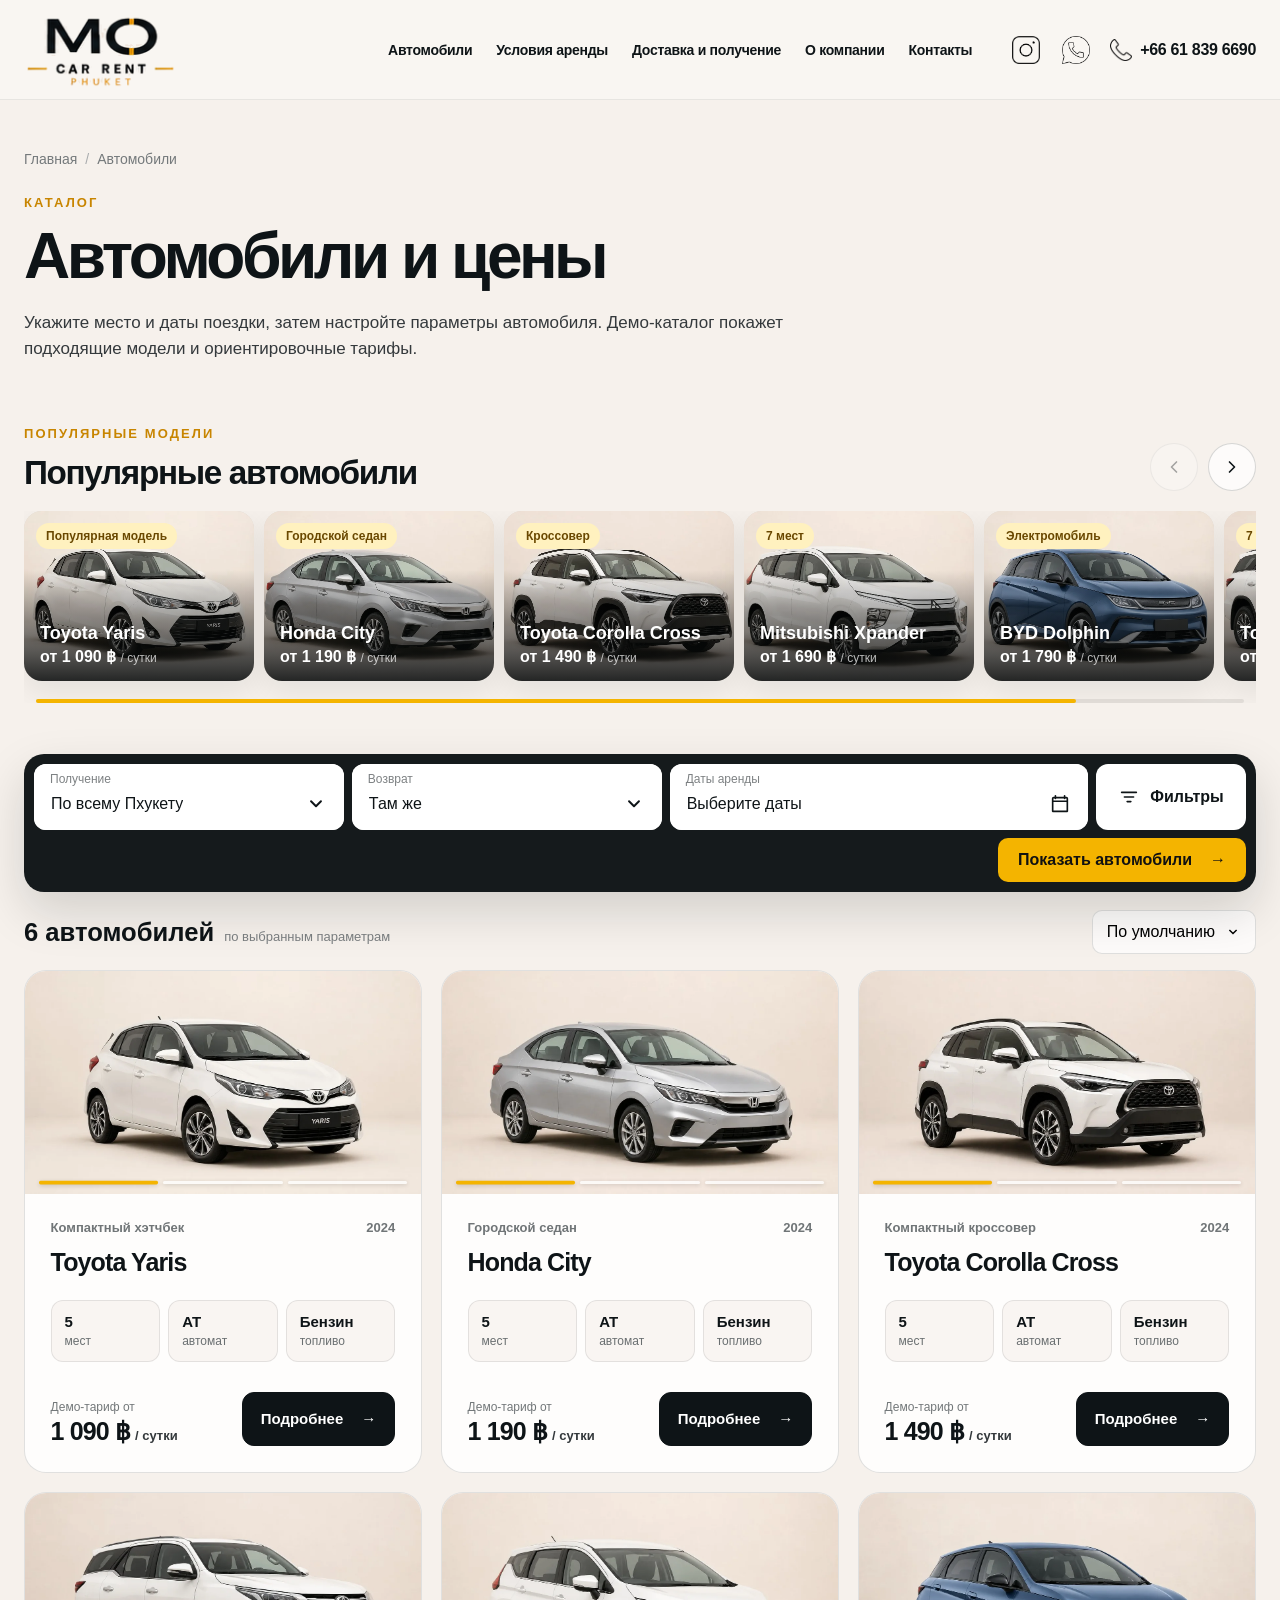
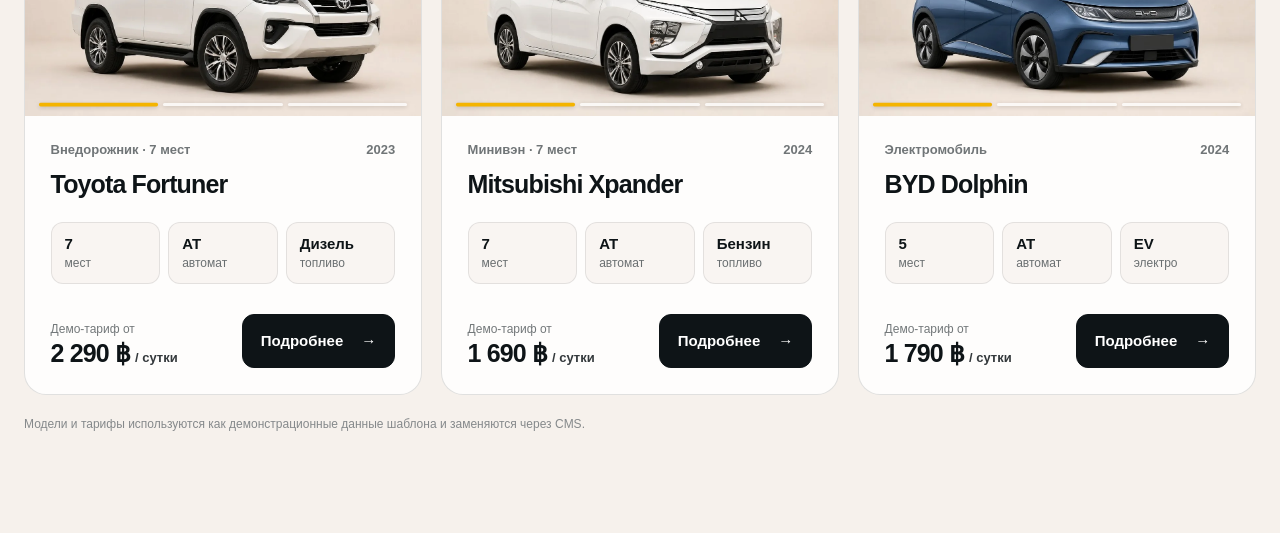
==== commit 27741060: "Готово. Внёс все 4 правки:  карточки типов авто стали компактнее: заголовок сверху, ниже по центру и" ====
--- a/cars/index.html
+++ b/cars/index.html
@@ -143,43 +143,10 @@
 </button>
 </div>
 <div class="catalog-search__subrow">
-
-
-
-<div class="catalog-search__refine-wrap">
-<button aria-controls="catalog-location-popover" aria-expanded="false" class="catalog-search__refine" data-refine-toggle="" type="button">
-<svg aria-hidden="true" viewbox="0 0 24 24"><path d="M12 21s7-5.1 7-12A7 7 0 1 0 5 9c0 6.9 7 12 7 12Z"></path><circle cx="12" cy="9" r="2.5"></circle></svg>
-<span>Уточнить место</span>
-<svg aria-hidden="true" class="catalog-search__refine-chevron" viewbox="0 0 20 20"><path d="m5.5 7.5 4.5 4.5 4.5-4.5"></path></svg>
-</button>
-<div class="catalog-location-popover" data-refine-panel="" hidden="" id="catalog-location-popover">
-<div class="catalog-location-popover__summary">
-<div class="catalog-location-popover__summary-line"><strong>Получение:</strong><span data-refine-pickup-summary="">По всему Пхукету</span><button aria-label="О выборе места получения" class="catalog-location-popover__help" type="button">?</button></div>
-<button class="catalog-location-popover__choice" data-location-mode-trigger="pickup" type="button"><span>Любое место в городе</span><span aria-hidden="true">›</span></button>
-<label class="catalog-location-popover__same"><input checked="" data-return-same="" type="checkbox"/><span aria-hidden="true" class="catalog-location-popover__checkbox">✓</span><span>Возврат там же</span></label>
-<div class="catalog-location-popover__summary-line"><strong>Возврат:</strong><span data-refine-return-summary="">Там же</span></div>
-<button class="catalog-location-popover__choice" data-location-mode-trigger="return" type="button"><span>Там же</span><span aria-hidden="true">›</span></button>
-<div class="catalog-location-popover__actions">
-<button class="catalog-location-popover__reset" data-refine-reset="" type="button">Сбросить все</button>
-<button class="catalog-location-popover__show" data-refine-apply="" type="button">Показать <span data-refine-result-count="">6</span> автомобилей</button>
-</div>
-</div>
-<div class="catalog-location-popover__options" data-location-options="" hidden="">
-<button class="catalog-location-popover__options-reset" data-location-options-reset="" type="button"><span aria-hidden="true">×</span><span>Сбросить</span></button>
-<label class="catalog-location-option"><input data-location-delivery="" type="checkbox"/><span aria-hidden="true" class="catalog-location-option__box">✓</span><span>Доставка по адресу</span></label>
-<div class="catalog-location-popover__address" data-location-address="" hidden="">
-<label for="catalog-address">Отель, район или адрес</label>
-<input autocomplete="street-address" id="catalog-address" name="address" placeholder="Например, название отеля" type="text"/>
-</div>
-<div class="catalog-location-popover__disabled-title">Не настроено в demo</div>
-<label class="catalog-location-option is-disabled"><input disabled="" type="checkbox"/><span aria-hidden="true" class="catalog-location-option__box"></span><span>В офисе проката</span></label>
-</div>
-</div>
-</div><button class="catalog-search__submit" type="submit">Показать автомобили <span aria-hidden="true">→</span></button>
+<button class="catalog-search__submit" type="submit">Показать автомобили <span aria-hidden="true">→</span></button>
 </div>
 </form>
 </section>
-
 <div class="catalog-results-head">
 <div><strong><span data-result-count="">6</span> <span data-result-label="">автомобилей</span></strong><span>по выбранным параметрам</span></div>
 <div class="catalog-sort" data-sort-root="">
--- a/assets/catalog-page.css
+++ b/assets/catalog-page.css
@@ -409,3 +409,114 @@
   .catalog-location-popover__actions { grid-template-columns:1fr; }
   .catalog-location-popover__show { width:100%; }
 }
+
+
+/* Stage 11 v9 - compact type cards + smart facet availability + gallery overflow */
+.filter-type-card > span {
+  min-height:76px;
+  display:grid;
+  grid-template-columns:1fr 28px auto 1fr;
+  grid-template-rows:auto 30px;
+  align-items:center;
+  gap:5px 7px;
+  padding:10px 10px 8px;
+}
+.filter-type-card strong {
+  grid-column:1 / -1;
+  grid-row:1;
+  align-self:start;
+  min-width:0;
+  padding:0 24px;
+  text-align:center;
+  font-size:12px;
+  line-height:1.15;
+}
+.filter-type-card__icon {
+  grid-column:2;
+  grid-row:2;
+  width:28px;
+  height:28px;
+  object-fit:contain;
+  object-position:center;
+  justify-self:center;
+}
+.filter-type-card small {
+  grid-column:3;
+  grid-row:2;
+  min-width:22px;
+  justify-self:start;
+  padding:2px 6px;
+  border-radius:999px;
+  text-align:center;
+  font-size:10px;
+}
+.filter-type-card__check { top:7px; right:7px; width:20px; height:20px; font-size:12px; }
+
+/* Facets that cannot produce a result with the current selection become genuinely unavailable. */
+.filter-type-card input:disabled + span,
+.filter-check:has(input:disabled) {
+  cursor:not-allowed;
+}
+.filter-type-card input:disabled + span {
+  border-color:rgba(14,20,23,.06);
+  background:#f1f1ef;
+  box-shadow:none;
+  opacity:.42;
+  filter:grayscale(1);
+}
+.filter-type-card input:disabled + span .filter-type-card__check { display:none; }
+.filter-check:has(input:disabled) { opacity:.42; }
+.filter-check input:disabled { cursor:not-allowed; }
+.filter-check:has(input:disabled) span { color:#777d80; }
+
+.filter-custom-select__option:disabled,
+.filter-custom-select__option.is-disabled {
+  cursor:not-allowed;
+  opacity:.38;
+  background:transparent;
+  color:#c2c6c8;
+}
+.filter-custom-select__option:disabled::after,
+.filter-custom-select__option.is-disabled::after {
+  content:'Недоступно';
+  margin-left:auto;
+  padding-left:12px;
+  color:#879094;
+  font-size:10px;
+  font-weight:500;
+}
+.filter-custom-select__trigger:disabled {
+  cursor:not-allowed;
+  opacity:.55;
+}
+@media (hover:hover) and (pointer:fine) {
+  .filter-type-card:has(input:disabled):hover > span { transform:none; border-color:rgba(14,20,23,.06); background:#f1f1ef; box-shadow:none; }
+  .filter-check:has(input:disabled):hover span { color:#777d80; }
+  .filter-custom-select__option:disabled:hover,
+  .filter-custom-select__option.is-disabled:hover { background:transparent; color:#c2c6c8; }
+}
+
+.car-card-gallery__more {
+  position:absolute;
+  z-index:6;
+  inset:0;
+  display:grid;
+  place-items:center;
+  align-content:center;
+  gap:8px;
+  background:rgba(10,15,18,.62);
+  color:#fff;
+  pointer-events:none;
+  text-align:center;
+  font-weight:800;
+  backdrop-filter:blur(1px);
+}
+.car-card-gallery__more[hidden] { display:none; }
+.car-card-gallery__more svg { width:34px; height:34px; fill:none; stroke:currentColor; stroke-width:1.7; stroke-linecap:round; stroke-linejoin:round; }
+.car-card-gallery__more span { font-size:15px; line-height:1.15; }
+
+@media (max-width:720px) {
+  .filter-type-card > span { min-height:70px; padding:9px 8px 7px; }
+  .filter-type-card strong { padding:0 20px; font-size:11px; }
+  .filter-type-card__icon { width:28px; height:28px; }
+}
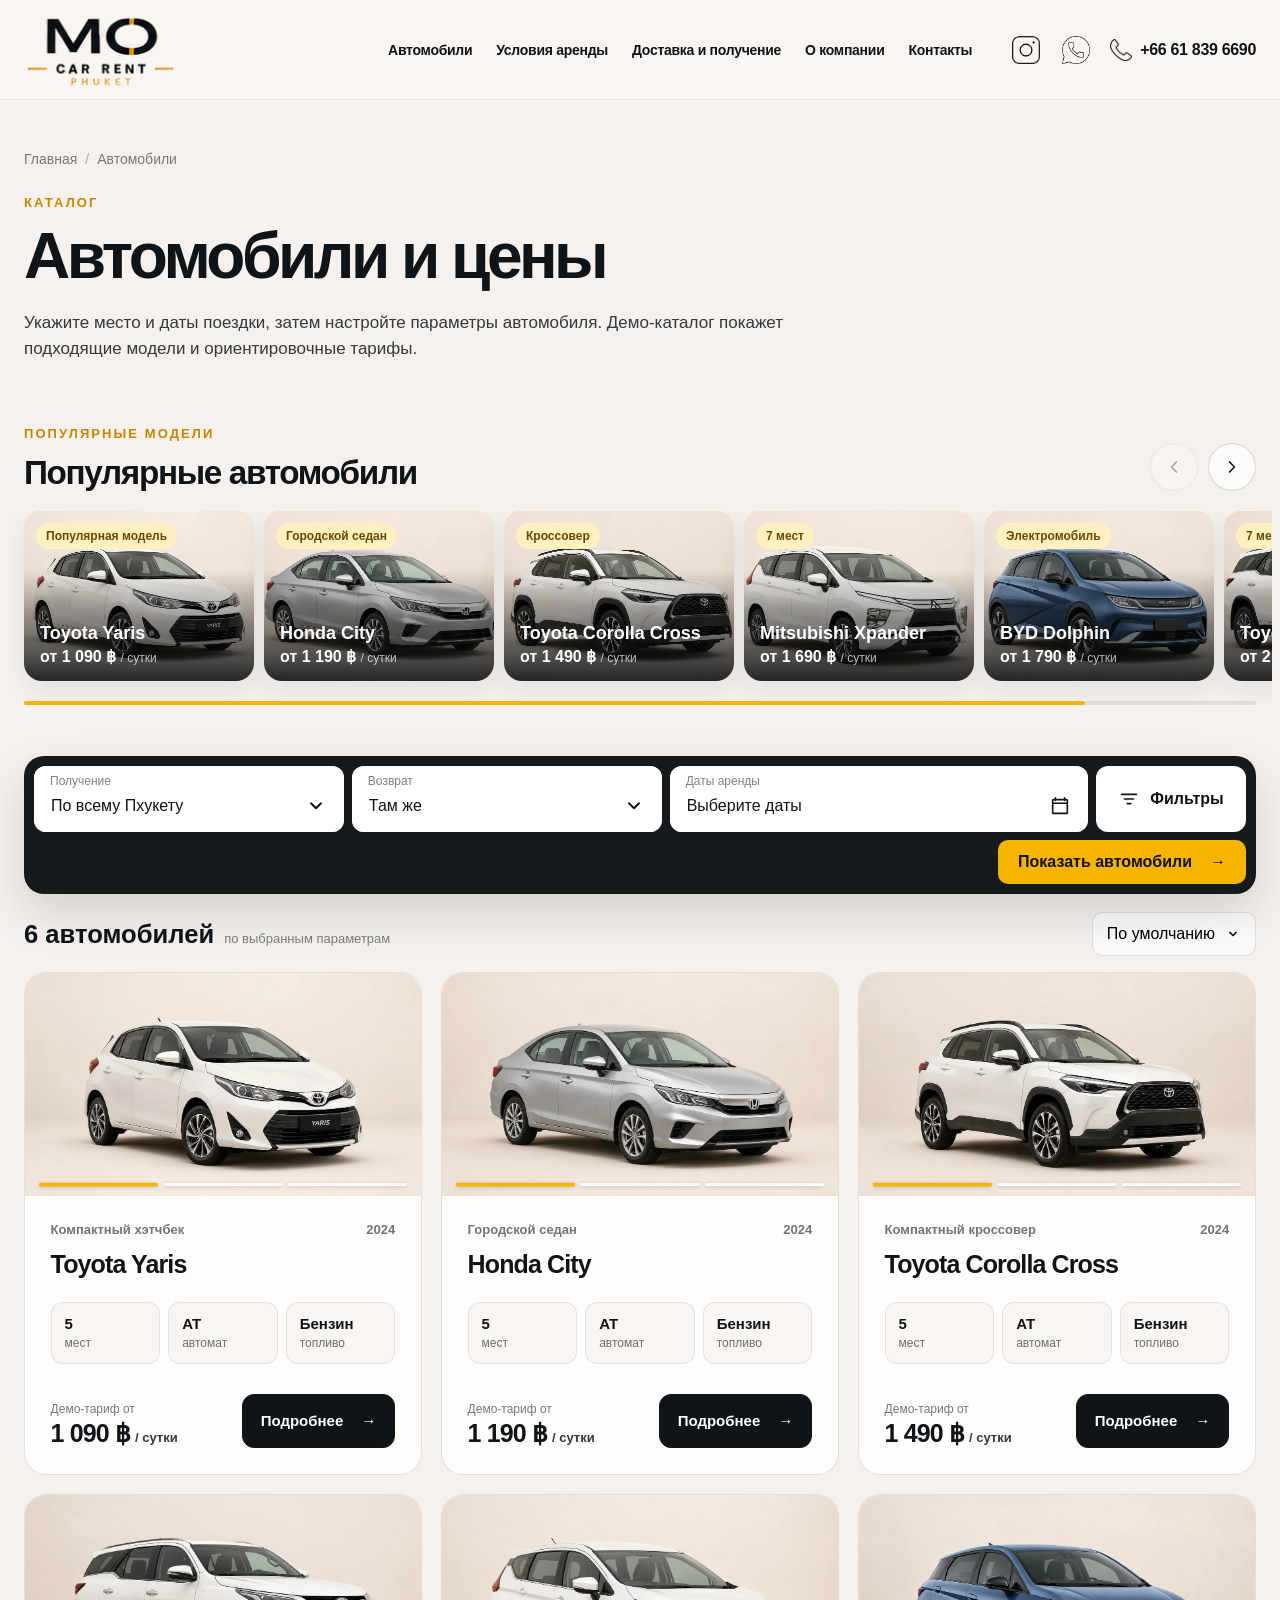
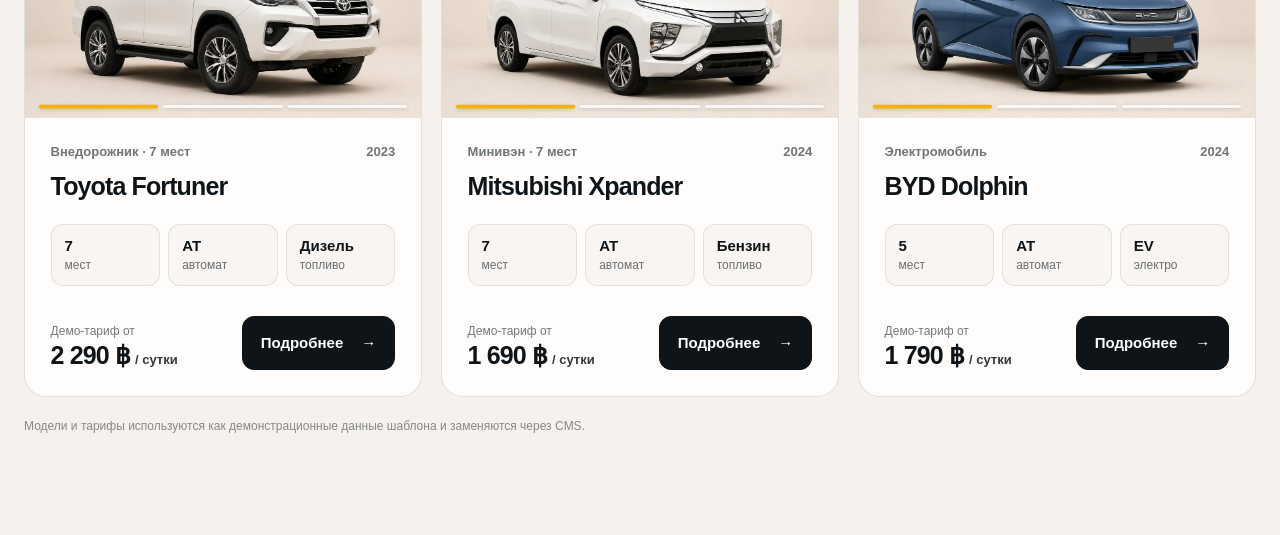
==== commit 7d8f7780: "Да, теперь сделал ровно по второму скриншоту:  заголовок слева сверху; иконка слева снизу; счётчик с" ====
--- a/cars/index.html
+++ b/cars/index.html
@@ -94,6 +94,8 @@
 <div class="catalog-popover catalog-place" data-place-popover="pickup" hidden="">
 <div class="catalog-place__title">Где получить автомобиль?</div>
 <button data-label="По всему Пхукету" data-place-option="pickup" data-value="all" type="button">По всему Пхукету</button>
+<button data-label="Доставка по Пхукету" data-place-option="pickup" data-value="delivery" type="button">Доставка по Пхукету</button>
+<button data-label="Получение в офисе" data-place-option="pickup" data-value="office" type="button">Получение в офисе</button>
 <button data-label="Аэропорт Пхукета" data-place-option="pickup" data-value="airport" type="button">Аэропорт Пхукета</button>
 <button data-label="Патонг" data-place-option="pickup" data-value="patong" type="button">Патонг</button>
 <button data-label="Ката / Карон" data-place-option="pickup" data-value="kata-karon" type="button">Ката / Карон</button>
--- a/assets/catalog-page.css
+++ b/assets/catalog-page.css
@@ -520,3 +520,184 @@
   .filter-type-card strong { padding:0 20px; font-size:11px; }
   .filter-type-card__icon { width:28px; height:28px; }
 }
+
+/* Stage 11 v10 - corrected compact vehicle type cards.
+   Higher specificity intentionally overrides legacy .filter-types label > span. */
+.filter-types .filter-type-card > span {
+  min-height:78px;
+  display:grid;
+  grid-template-columns:auto auto;
+  grid-template-rows:auto 28px;
+  justify-content:center;
+  align-content:center;
+  align-items:center;
+  column-gap:8px;
+  row-gap:7px;
+  padding:9px 12px 8px;
+}
+.filter-types .filter-type-card strong {
+  grid-column:1 / -1;
+  grid-row:1;
+  align-self:center;
+  justify-self:center;
+  padding:0 22px;
+  text-align:center;
+  font-size:12px;
+  line-height:1.15;
+}
+.filter-types .filter-type-card__icon {
+  grid-column:1;
+  grid-row:2;
+  width:auto;
+  max-width:58px;
+  height:28px;
+  object-fit:contain;
+  object-position:center;
+  justify-self:end;
+}
+.filter-types .filter-type-card small {
+  grid-column:2;
+  grid-row:2;
+  align-self:center;
+  justify-self:start;
+  min-width:22px;
+  padding:2px 6px;
+  border-radius:999px;
+  background:#fff;
+  color:#656b6e;
+  text-align:center;
+  font-size:10px;
+  line-height:1.2;
+}
+.filter-types .filter-type-card__check {
+  top:7px;
+  right:7px;
+}
+
+@media (max-width:720px) {
+  .filter-types .filter-type-card > span {
+    min-height:74px;
+    padding:8px 9px 7px;
+    row-gap:6px;
+  }
+  .filter-types .filter-type-card strong {
+    padding:0 18px;
+    font-size:11px;
+  }
+  .filter-types .filter-type-card__icon {
+    height:28px;
+    max-width:54px;
+  }
+}
+
+/* Stage 11 v11 - vehicle type cards aligned to approved reference:
+   title top-left, icon bottom-left, count bottom-right. */
+.filter-types .filter-type-card > span {
+  min-height:72px;
+  display:grid;
+  grid-template-columns:minmax(0,1fr) auto;
+  grid-template-rows:auto 28px;
+  align-content:center;
+  align-items:center;
+  justify-content:stretch;
+  column-gap:8px;
+  row-gap:6px;
+  padding:9px 10px 8px;
+}
+.filter-types .filter-type-card strong {
+  grid-column:1 / -1;
+  grid-row:1;
+  align-self:center;
+  justify-self:start;
+  width:100%;
+  padding:0 22px 0 0;
+  text-align:left;
+  font-size:11px;
+  line-height:1.15;
+}
+.filter-types .filter-type-card__icon {
+  grid-column:1;
+  grid-row:2;
+  justify-self:start;
+  width:auto;
+  max-width:56px;
+  height:28px;
+  object-fit:contain;
+  object-position:left center;
+}
+.filter-types .filter-type-card small {
+  grid-column:2;
+  grid-row:2;
+  align-self:center;
+  justify-self:end;
+  min-width:22px;
+  margin:0;
+  padding:2px 6px;
+  border-radius:999px;
+  text-align:center;
+  font-size:10px;
+  line-height:1.2;
+}
+.filter-types .filter-type-card__check {
+  top:7px;
+  right:7px;
+}
+
+@media (max-width:720px) {
+  .filter-types .filter-type-card > span {
+    min-height:70px;
+    padding:8px 9px 7px;
+    row-gap:5px;
+  }
+  .filter-types .filter-type-card strong {
+    padding-right:20px;
+    font-size:10.5px;
+  }
+  .filter-types .filter-type-card__icon {
+    height:26px;
+    max-width:52px;
+  }
+}
+
+
+/* Stage 11 v12 - Swiper edge breathing room + fullscreen filters on small screens. */
+.popular-models__swiper {
+  --popular-edge-space: clamp(12px, 1.25vw, 22px);
+  margin-inline: calc(var(--popular-edge-space) * -1);
+  padding-inline: var(--popular-edge-space);
+  padding-bottom: 24px;
+}
+.popular-models__scrollbar.swiper-scrollbar {
+  left: var(--popular-edge-space);
+  width: calc(100% - (var(--popular-edge-space) * 2));
+}
+
+@media (max-width: 1024px) {
+  .catalog-filter-modal {
+    padding: 0;
+    place-items: stretch;
+  }
+  .catalog-filter-modal__dialog {
+    width: 100vw;
+    height: 100dvh;
+    max-height: none;
+    border-radius: 0;
+  }
+  .catalog-filter-modal__header {
+    padding-top: max(18px, env(safe-area-inset-top));
+  }
+  .catalog-filter-modal__form {
+    flex: 1 1 auto;
+    min-height: 0;
+    padding-bottom: 36px;
+  }
+  .catalog-filter-modal__footer {
+    padding-bottom: max(16px, env(safe-area-inset-bottom));
+  }
+}
+
+@media (max-width: 760px) {
+  .popular-models__swiper {
+    --popular-edge-space: 16px;
+  }
+}
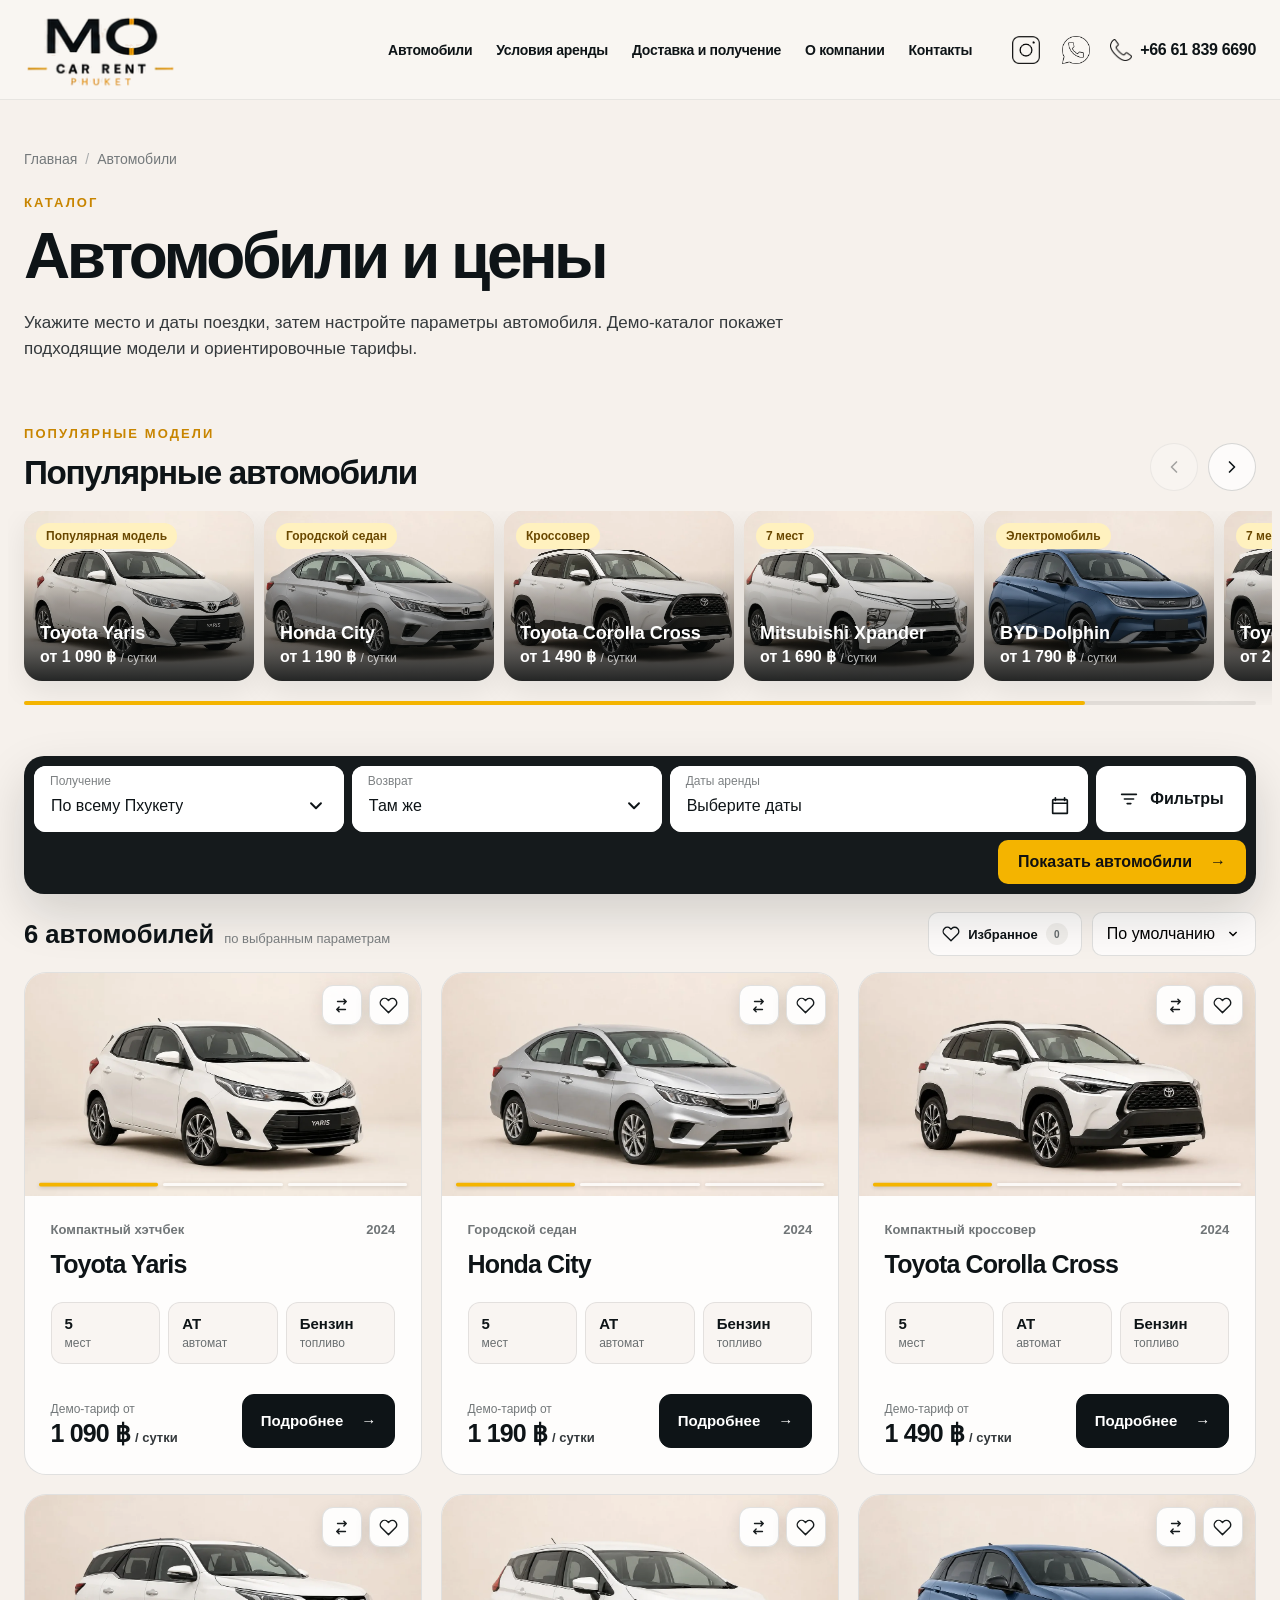
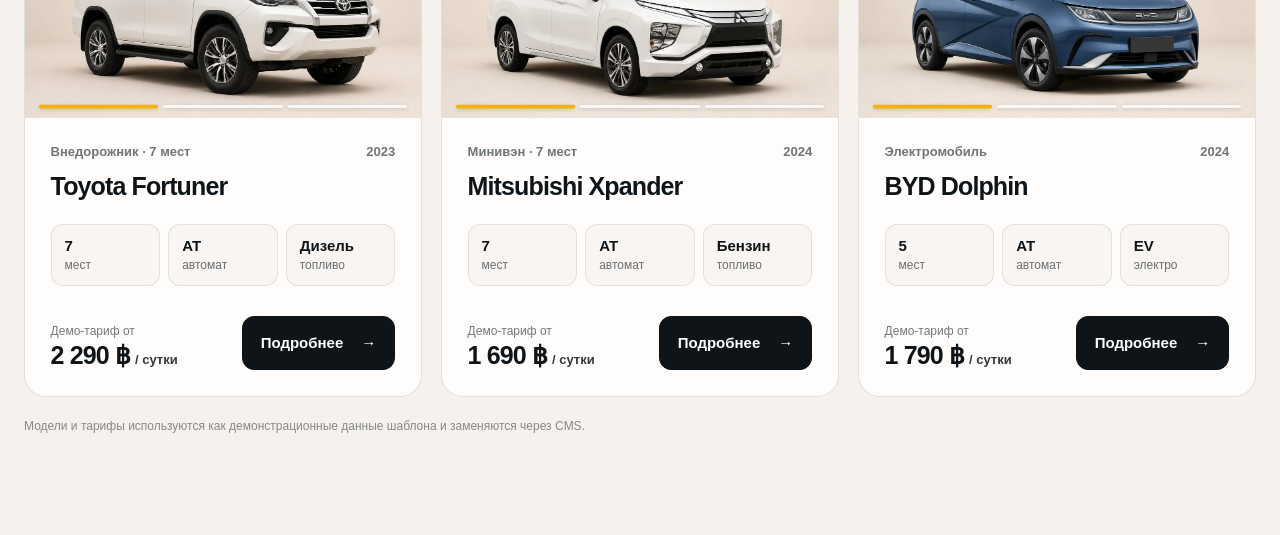
==== commit 20ae7636: "Готово.  В v16:  иконки избранного и сравнения добавлены во все car-card / catalog-car-card: на глав" ====
--- a/cars/index.html
+++ b/cars/index.html
@@ -92,6 +92,10 @@
 <span data-place-value="pickup">По всему Пхукету</span><svg aria-hidden="true" class="catalog-search__trigger-icon" viewbox="0 0 20 20"><path d="m5.5 7.5 4.5 4.5 4.5-4.5"></path></svg>
 </button>
 <div class="catalog-popover catalog-place" data-place-popover="pickup" hidden="">
+<div class="catalog-place__mobile-head">
+<div><span>Получение</span><strong>Выберите место</strong></div>
+<button aria-label="Закрыть выбор места получения" class="catalog-place__close" data-close-place="" type="button"><svg aria-hidden="true" viewbox="0 0 24 24"><path d="M6 6l12 12M18 6 6 18"></path></svg></button>
+</div>
 <div class="catalog-place__title">Где получить автомобиль?</div>
 <button data-label="По всему Пхукету" data-place-option="pickup" data-value="all" type="button">По всему Пхукету</button>
 <button data-label="Доставка по Пхукету" data-place-option="pickup" data-value="delivery" type="button">Доставка по Пхукету</button>
@@ -100,7 +104,6 @@
 <button data-label="Патонг" data-place-option="pickup" data-value="patong" type="button">Патонг</button>
 <button data-label="Ката / Карон" data-place-option="pickup" data-value="kata-karon" type="button">Ката / Карон</button>
 <button data-label="Раваи / Най Харн" data-place-option="pickup" data-value="rawai" type="button">Раваи / Най Харн</button>
-<button data-label="Указать адрес" data-place-option="pickup" data-value="address" type="button">Указать адрес</button>
 </div>
 <input data-place-input="pickup" name="pickup" type="hidden" value="all"/>
 </div>
@@ -110,13 +113,16 @@
 <span data-place-value="return">Там же</span><svg aria-hidden="true" class="catalog-search__trigger-icon" viewbox="0 0 20 20"><path d="m5.5 7.5 4.5 4.5 4.5-4.5"></path></svg>
 </button>
 <div class="catalog-popover catalog-place" data-place-popover="return" hidden="">
+<div class="catalog-place__mobile-head">
+<div><span>Возврат</span><strong>Выберите место</strong></div>
+<button aria-label="Закрыть выбор места возврата" class="catalog-place__close" data-close-place="" type="button"><svg aria-hidden="true" viewbox="0 0 24 24"><path d="M6 6l12 12M18 6 6 18"></path></svg></button>
+</div>
 <div class="catalog-place__title">Где вернуть автомобиль?</div>
 <button data-label="Там же" data-place-option="return" data-value="same" type="button">Там же</button>
 <button data-label="Аэропорт Пхукета" data-place-option="return" data-value="airport" type="button">Аэропорт Пхукета</button>
 <button data-label="Патонг" data-place-option="return" data-value="patong" type="button">Патонг</button>
 <button data-label="Ката / Карон" data-place-option="return" data-value="kata-karon" type="button">Ката / Карон</button>
 <button data-label="Раваи / Най Харн" data-place-option="return" data-value="rawai" type="button">Раваи / Най Харн</button>
-<button data-label="Указать адрес" data-place-option="return" data-value="address" type="button">Указать адрес</button>
 </div>
 <input data-place-input="return" name="return" type="hidden" value="same"/>
 </div>
@@ -145,13 +151,14 @@
 </button>
 </div>
 <div class="catalog-search__subrow">
-<button class="catalog-search__submit" type="submit">Показать автомобили <span aria-hidden="true">→</span></button>
+<button class="catalog-search__submit" type="submit"><span class="catalog-search__submit-long">Показать автомобили</span><span aria-hidden="true" class="catalog-search__submit-short">Показать</span><span aria-hidden="true">→</span></button>
 </div>
 </form>
 </section>
 <div class="catalog-results-head">
-<div><strong><span data-result-count="">6</span> <span data-result-label="">автомобилей</span></strong><span>по выбранным параметрам</span></div>
-<div class="catalog-sort" data-sort-root="">
+<div><strong><span data-result-count="">6</span> <span data-result-label="">автомобилей</span></strong><span data-result-scope="">по выбранным параметрам</span></div>
+
+<div class="catalog-results-actions"><button aria-pressed="false" class="catalog-favorites-toggle" data-favorites-toggle="" type="button"><svg aria-hidden="true" viewbox="0 0 24 24"><path d="M20.8 4.6a5.5 5.5 0 0 0-7.8 0L12 5.6l-1-1a5.5 5.5 0 0 0-7.8 7.8l1 1L12 21l7.8-7.6 1-1a5.5 5.5 0 0 0 0-7.8Z"></path></svg><span>Избранное</span><small data-favorites-count="">0</small></button><div class="catalog-sort" data-sort-root="">
 <button aria-expanded="false" aria-haspopup="listbox" class="catalog-sort__trigger" data-sort-trigger="" type="button"><span data-sort-label="">По умолчанию</span><svg aria-hidden="true" viewbox="0 0 20 20"><path d="m5.5 7.5 4.5 4.5 4.5-4.5"></path></svg></button>
 <div aria-label="Сортировка" class="catalog-sort__menu" data-sort-menu="" hidden="" role="listbox">
 <button aria-selected="true" data-sort-option="default" role="option" type="button">По умолчанию</button>
@@ -159,11 +166,10 @@
 <button aria-selected="false" data-sort-option="price-desc" role="option" type="button">Сначала дороже</button>
 <button aria-selected="false" data-sort-option="seats-desc" role="option" type="button">Больше мест</button>
 </div>
-</div>
-</div>
+</div></div></div>
 <div aria-label="Активные фильтры" class="catalog-tools__chips" data-active-filters="" hidden=""></div>
 <div class="catalog-grid" data-catalog-grid="">
-<article class="car-card catalog-car-card" data-brand="toyota" data-car-card="" data-car-id="toyota-yaris" data-car-title="Toyota Yaris" data-car-url="toyota-yaris/" data-consumption="5.0" data-drive="front" data-engine="1.2" data-fuel="petrol" data-fuel-label="Бензин" data-order="1" data-price="1090" data-price-label="1090 ฿ / сутки" data-seats="5" data-transmission="automatic" data-type="compact" data-year="2024"><a aria-label="Открыть Toyota Yaris" class="car-card__stretched-link" href="toyota-yaris/"></a><div class="car-card__media car-card-gallery" data-card-gallery=""><div class="car-card-gallery__slides"><picture data-card-slide=""><source srcset="../assets/img/catalog/toyota-yaris-01.webp" type="image/webp"/><img alt="Toyota Yaris" class="car-card__image" decoding="async" height="675" loading="lazy" src="../assets/img/catalog/toyota-yaris-01.jpg" width="1200"/></picture><picture data-card-slide="" hidden=""><source srcset="../assets/img/catalog/toyota-yaris-02.webp" type="image/webp"/><img alt="" class="car-card__image" decoding="async" height="675" loading="lazy" src="../assets/img/catalog/toyota-yaris-02.jpg" width="1200"/></picture><picture data-card-slide="" hidden=""><source srcset="../assets/img/catalog/toyota-yaris-03.webp" type="image/webp"/><img alt="" class="car-card__image" decoding="async" height="675" loading="lazy" src="../assets/img/catalog/toyota-yaris-03.jpg" width="1200"/></picture></div><div aria-hidden="true" class="car-card-gallery__progress"><span data-card-dot=""></span><span data-card-dot=""></span><span data-card-dot=""></span></div><div class="car-card__tools"><button aria-label="Сравнить" data-compare-car="toyota-yaris" type="button"><svg aria-hidden="true" viewbox="0 0 24 24"><path d="M7 7h11m0 0-3-3m3 3-3 3M17 17H6m0 0 3 3m-3-3 3-3"></path></svg></button><button aria-label="В избранное" data-favorite-car="toyota-yaris" type="button"><svg aria-hidden="true" viewbox="0 0 24 24"><path d="M20.8 4.6a5.5 5.5 0 0 0-7.8 0L12 5.6l-1-1a5.5 5.5 0 0 0-7.8 7.8l1 1L12 21l7.8-7.6 1-1a5.5 5.5 0 0 0 0-7.8Z"></path></svg></button></div></div><div class="car-card__body">
+<article class="car-card catalog-car-card" data-brand="toyota" data-car-card="" data-car-id="toyota-yaris" data-car-title="Toyota Yaris" data-car-url="toyota-yaris/" data-consumption="5.0" data-drive="front" data-engine="1.2" data-fuel="petrol" data-fuel-label="Бензин" data-order="1" data-price="1090" data-price-label="1090 ฿ / сутки" data-seats="5" data-transmission="automatic" data-type="compact" data-year="2024"><a aria-label="Открыть Toyota Yaris" class="car-card__stretched-link" href="toyota-yaris/"></a><div class="car-card__media car-card-gallery" data-card-gallery=""><div class="car-card-gallery__slides"><picture data-card-slide=""><source srcset="../assets/img/catalog/toyota-yaris-01.webp" type="image/webp"/><img alt="Toyota Yaris" class="car-card__image" decoding="async" height="675" loading="lazy" src="../assets/img/catalog/toyota-yaris-01.jpg" width="1200"/></picture><picture data-card-slide="" hidden=""><source srcset="../assets/img/catalog/toyota-yaris-02.webp" type="image/webp"/><img alt="" class="car-card__image" decoding="async" height="675" loading="lazy" src="../assets/img/catalog/toyota-yaris-02.jpg" width="1200"/></picture><picture data-card-slide="" hidden=""><source srcset="../assets/img/catalog/toyota-yaris-03.webp" type="image/webp"/><img alt="" class="car-card__image" decoding="async" height="675" loading="lazy" src="../assets/img/catalog/toyota-yaris-03.jpg" width="1200"/></picture></div><div aria-hidden="true" class="car-card-gallery__progress"><span data-card-dot=""></span><span data-card-dot=""></span><span data-card-dot=""></span></div><div class="car-card__tools"><button aria-label="Сравнить" aria-pressed="false" data-compare-car="toyota-yaris" data-tooltip="Добавить к сравнению" type="button"><svg aria-hidden="true" viewbox="0 0 24 24"><path d="M7 7h11m0 0-3-3m3 3-3 3M17 17H6m0 0 3 3m-3-3 3-3"></path></svg></button><button aria-label="В избранное" aria-pressed="false" data-favorite-car="toyota-yaris" data-tooltip="Добавить в избранное" type="button"><svg aria-hidden="true" viewbox="0 0 24 24"><path d="M20.8 4.6a5.5 5.5 0 0 0-7.8 0L12 5.6l-1-1a5.5 5.5 0 0 0-7.8 7.8l1 1L12 21l7.8-7.6 1-1a5.5 5.5 0 0 0 0-7.8Z"></path></svg></button></div></div><div class="car-card__body">
 <div class="car-card__meta"><span>Компактный хэтчбек</span><span>2024</span></div>
 <h3 class="car-card__title" id="car-toyota-yaris-title">Toyota Yaris</h3>
 <ul aria-label="Характеристики Toyota Yaris" class="car-card__specs">
@@ -179,7 +185,7 @@
 <span aria-hidden="true" class="car-card__action"><span>Подробнее</span><span aria-hidden="true">→</span></span>
 </div>
 </div></article>
-<article class="car-card catalog-car-card" data-brand="honda" data-car-card="" data-car-id="honda-city" data-car-title="Honda City" data-car-url="honda-city/" data-consumption="5.6" data-drive="front" data-engine="1.5" data-fuel="petrol" data-fuel-label="Бензин" data-order="2" data-price="1190" data-price-label="1190 ฿ / сутки" data-seats="5" data-transmission="automatic" data-type="sedan" data-year="2024"><a aria-label="Открыть Honda City" class="car-card__stretched-link" href="honda-city/"></a><div class="car-card__media car-card-gallery" data-card-gallery=""><div class="car-card-gallery__slides"><picture data-card-slide=""><source srcset="../assets/img/catalog/honda-city-01.webp" type="image/webp"/><img alt="Honda City" class="car-card__image" decoding="async" height="675" loading="lazy" src="../assets/img/catalog/honda-city-01.jpg" width="1200"/></picture><picture data-card-slide="" hidden=""><source srcset="../assets/img/catalog/honda-city-02.webp" type="image/webp"/><img alt="" class="car-card__image" decoding="async" height="675" loading="lazy" src="../assets/img/catalog/honda-city-02.jpg" width="1200"/></picture><picture data-card-slide="" hidden=""><source srcset="../assets/img/catalog/honda-city-03.webp" type="image/webp"/><img alt="" class="car-card__image" decoding="async" height="675" loading="lazy" src="../assets/img/catalog/honda-city-03.jpg" width="1200"/></picture></div><div aria-hidden="true" class="car-card-gallery__progress"><span data-card-dot=""></span><span data-card-dot=""></span><span data-card-dot=""></span></div><div class="car-card__tools"><button aria-label="Сравнить" data-compare-car="honda-city" type="button"><svg aria-hidden="true" viewbox="0 0 24 24"><path d="M7 7h11m0 0-3-3m3 3-3 3M17 17H6m0 0 3 3m-3-3 3-3"></path></svg></button><button aria-label="В избранное" data-favorite-car="honda-city" type="button"><svg aria-hidden="true" viewbox="0 0 24 24"><path d="M20.8 4.6a5.5 5.5 0 0 0-7.8 0L12 5.6l-1-1a5.5 5.5 0 0 0-7.8 7.8l1 1L12 21l7.8-7.6 1-1a5.5 5.5 0 0 0 0-7.8Z"></path></svg></button></div></div><div class="car-card__body">
+<article class="car-card catalog-car-card" data-brand="honda" data-car-card="" data-car-id="honda-city" data-car-title="Honda City" data-car-url="honda-city/" data-consumption="5.6" data-drive="front" data-engine="1.5" data-fuel="petrol" data-fuel-label="Бензин" data-order="2" data-price="1190" data-price-label="1190 ฿ / сутки" data-seats="5" data-transmission="automatic" data-type="sedan" data-year="2024"><a aria-label="Открыть Honda City" class="car-card__stretched-link" href="honda-city/"></a><div class="car-card__media car-card-gallery" data-card-gallery=""><div class="car-card-gallery__slides"><picture data-card-slide=""><source srcset="../assets/img/catalog/honda-city-01.webp" type="image/webp"/><img alt="Honda City" class="car-card__image" decoding="async" height="675" loading="lazy" src="../assets/img/catalog/honda-city-01.jpg" width="1200"/></picture><picture data-card-slide="" hidden=""><source srcset="../assets/img/catalog/honda-city-02.webp" type="image/webp"/><img alt="" class="car-card__image" decoding="async" height="675" loading="lazy" src="../assets/img/catalog/honda-city-02.jpg" width="1200"/></picture><picture data-card-slide="" hidden=""><source srcset="../assets/img/catalog/honda-city-03.webp" type="image/webp"/><img alt="" class="car-card__image" decoding="async" height="675" loading="lazy" src="../assets/img/catalog/honda-city-03.jpg" width="1200"/></picture></div><div aria-hidden="true" class="car-card-gallery__progress"><span data-card-dot=""></span><span data-card-dot=""></span><span data-card-dot=""></span></div><div class="car-card__tools"><button aria-label="Сравнить" aria-pressed="false" data-compare-car="honda-city" data-tooltip="Добавить к сравнению" type="button"><svg aria-hidden="true" viewbox="0 0 24 24"><path d="M7 7h11m0 0-3-3m3 3-3 3M17 17H6m0 0 3 3m-3-3 3-3"></path></svg></button><button aria-label="В избранное" aria-pressed="false" data-favorite-car="honda-city" data-tooltip="Добавить в избранное" type="button"><svg aria-hidden="true" viewbox="0 0 24 24"><path d="M20.8 4.6a5.5 5.5 0 0 0-7.8 0L12 5.6l-1-1a5.5 5.5 0 0 0-7.8 7.8l1 1L12 21l7.8-7.6 1-1a5.5 5.5 0 0 0 0-7.8Z"></path></svg></button></div></div><div class="car-card__body">
 <div class="car-card__meta"><span>Городской седан</span><span>2024</span></div>
 <h3 class="car-card__title" id="car-honda-city-title">Honda City</h3>
 <ul aria-label="Характеристики Honda City" class="car-card__specs">
@@ -195,7 +201,7 @@
 <span aria-hidden="true" class="car-card__action"><span>Подробнее</span><span aria-hidden="true">→</span></span>
 </div>
 </div></article>
-<article class="car-card catalog-car-card" data-brand="toyota" data-car-card="" data-car-id="toyota-corolla-cross" data-car-title="Toyota Corolla Cross" data-car-url="toyota-corolla-cross/" data-consumption="5.2" data-drive="front" data-engine="1.8" data-fuel="petrol" data-fuel-label="Бензин" data-order="3" data-price="1490" data-price-label="1490 ฿ / сутки" data-seats="5" data-transmission="automatic" data-type="crossover" data-year="2024"><a aria-label="Открыть Toyota Corolla Cross" class="car-card__stretched-link" href="toyota-corolla-cross/"></a><div class="car-card__media car-card-gallery" data-card-gallery=""><div class="car-card-gallery__slides"><picture data-card-slide=""><source srcset="../assets/img/catalog/toyota-corolla-cross-01.webp" type="image/webp"/><img alt="Toyota Corolla Cross" class="car-card__image" decoding="async" height="675" loading="lazy" src="../assets/img/catalog/toyota-corolla-cross-01.jpg" width="1200"/></picture><picture data-card-slide="" hidden=""><source srcset="../assets/img/catalog/toyota-corolla-cross-02.webp" type="image/webp"/><img alt="" class="car-card__image" decoding="async" height="675" loading="lazy" src="../assets/img/catalog/toyota-corolla-cross-02.jpg" width="1200"/></picture><picture data-card-slide="" hidden=""><source srcset="../assets/img/catalog/toyota-corolla-cross-03.webp" type="image/webp"/><img alt="" class="car-card__image" decoding="async" height="675" loading="lazy" src="../assets/img/catalog/toyota-corolla-cross-03.jpg" width="1200"/></picture></div><div aria-hidden="true" class="car-card-gallery__progress"><span data-card-dot=""></span><span data-card-dot=""></span><span data-card-dot=""></span></div><div class="car-card__tools"><button aria-label="Сравнить" data-compare-car="toyota-corolla-cross" type="button"><svg aria-hidden="true" viewbox="0 0 24 24"><path d="M7 7h11m0 0-3-3m3 3-3 3M17 17H6m0 0 3 3m-3-3 3-3"></path></svg></button><button aria-label="В избранное" data-favorite-car="toyota-corolla-cross" type="button"><svg aria-hidden="true" viewbox="0 0 24 24"><path d="M20.8 4.6a5.5 5.5 0 0 0-7.8 0L12 5.6l-1-1a5.5 5.5 0 0 0-7.8 7.8l1 1L12 21l7.8-7.6 1-1a5.5 5.5 0 0 0 0-7.8Z"></path></svg></button></div></div><div class="car-card__body">
+<article class="car-card catalog-car-card" data-brand="toyota" data-car-card="" data-car-id="toyota-corolla-cross" data-car-title="Toyota Corolla Cross" data-car-url="toyota-corolla-cross/" data-consumption="5.2" data-drive="front" data-engine="1.8" data-fuel="petrol" data-fuel-label="Бензин" data-order="3" data-price="1490" data-price-label="1490 ฿ / сутки" data-seats="5" data-transmission="automatic" data-type="crossover" data-year="2024"><a aria-label="Открыть Toyota Corolla Cross" class="car-card__stretched-link" href="toyota-corolla-cross/"></a><div class="car-card__media car-card-gallery" data-card-gallery=""><div class="car-card-gallery__slides"><picture data-card-slide=""><source srcset="../assets/img/catalog/toyota-corolla-cross-01.webp" type="image/webp"/><img alt="Toyota Corolla Cross" class="car-card__image" decoding="async" height="675" loading="lazy" src="../assets/img/catalog/toyota-corolla-cross-01.jpg" width="1200"/></picture><picture data-card-slide="" hidden=""><source srcset="../assets/img/catalog/toyota-corolla-cross-02.webp" type="image/webp"/><img alt="" class="car-card__image" decoding="async" height="675" loading="lazy" src="../assets/img/catalog/toyota-corolla-cross-02.jpg" width="1200"/></picture><picture data-card-slide="" hidden=""><source srcset="../assets/img/catalog/toyota-corolla-cross-03.webp" type="image/webp"/><img alt="" class="car-card__image" decoding="async" height="675" loading="lazy" src="../assets/img/catalog/toyota-corolla-cross-03.jpg" width="1200"/></picture></div><div aria-hidden="true" class="car-card-gallery__progress"><span data-card-dot=""></span><span data-card-dot=""></span><span data-card-dot=""></span></div><div class="car-card__tools"><button aria-label="Сравнить" aria-pressed="false" data-compare-car="toyota-corolla-cross" data-tooltip="Добавить к сравнению" type="button"><svg aria-hidden="true" viewbox="0 0 24 24"><path d="M7 7h11m0 0-3-3m3 3-3 3M17 17H6m0 0 3 3m-3-3 3-3"></path></svg></button><button aria-label="В избранное" aria-pressed="false" data-favorite-car="toyota-corolla-cross" data-tooltip="Добавить в избранное" type="button"><svg aria-hidden="true" viewbox="0 0 24 24"><path d="M20.8 4.6a5.5 5.5 0 0 0-7.8 0L12 5.6l-1-1a5.5 5.5 0 0 0-7.8 7.8l1 1L12 21l7.8-7.6 1-1a5.5 5.5 0 0 0 0-7.8Z"></path></svg></button></div></div><div class="car-card__body">
 <div class="car-card__meta"><span>Компактный кроссовер</span><span>2024</span></div>
 <h3 class="car-card__title" id="car-toyota-corolla-cross-title">Toyota Corolla Cross</h3>
 <ul aria-label="Характеристики Toyota Corolla Cross" class="car-card__specs">
@@ -211,7 +217,7 @@
 <span aria-hidden="true" class="car-card__action"><span>Подробнее</span><span aria-hidden="true">→</span></span>
 </div>
 </div></article>
-<article class="car-card catalog-car-card" data-brand="toyota" data-car-card="" data-car-id="toyota-fortuner" data-car-title="Toyota Fortuner" data-car-url="toyota-fortuner/" data-consumption="8.0" data-drive="awd" data-engine="2.4" data-fuel="diesel" data-fuel-label="Дизель" data-order="4" data-price="2290" data-price-label="2290 ฿ / сутки" data-seats="7" data-transmission="automatic" data-type="crossover" data-year="2023"><a aria-label="Открыть Toyota Fortuner" class="car-card__stretched-link" href="toyota-fortuner/"></a><div class="car-card__media car-card-gallery" data-card-gallery=""><div class="car-card-gallery__slides"><picture data-card-slide=""><source srcset="../assets/img/catalog/toyota-fortuner-01.webp" type="image/webp"/><img alt="Toyota Fortuner" class="car-card__image" decoding="async" height="675" loading="lazy" src="../assets/img/catalog/toyota-fortuner-01.jpg" width="1200"/></picture><picture data-card-slide="" hidden=""><source srcset="../assets/img/catalog/toyota-fortuner-02.webp" type="image/webp"/><img alt="" class="car-card__image" decoding="async" height="675" loading="lazy" src="../assets/img/catalog/toyota-fortuner-02.jpg" width="1200"/></picture><picture data-card-slide="" hidden=""><source srcset="../assets/img/catalog/toyota-fortuner-03.webp" type="image/webp"/><img alt="" class="car-card__image" decoding="async" height="675" loading="lazy" src="../assets/img/catalog/toyota-fortuner-03.jpg" width="1200"/></picture></div><div aria-hidden="true" class="car-card-gallery__progress"><span data-card-dot=""></span><span data-card-dot=""></span><span data-card-dot=""></span></div><div class="car-card__tools"><button aria-label="Сравнить" data-compare-car="toyota-fortuner" type="button"><svg aria-hidden="true" viewbox="0 0 24 24"><path d="M7 7h11m0 0-3-3m3 3-3 3M17 17H6m0 0 3 3m-3-3 3-3"></path></svg></button><button aria-label="В избранное" data-favorite-car="toyota-fortuner" type="button"><svg aria-hidden="true" viewbox="0 0 24 24"><path d="M20.8 4.6a5.5 5.5 0 0 0-7.8 0L12 5.6l-1-1a5.5 5.5 0 0 0-7.8 7.8l1 1L12 21l7.8-7.6 1-1a5.5 5.5 0 0 0 0-7.8Z"></path></svg></button></div></div><div class="car-card__body">
+<article class="car-card catalog-car-card" data-brand="toyota" data-car-card="" data-car-id="toyota-fortuner" data-car-title="Toyota Fortuner" data-car-url="toyota-fortuner/" data-consumption="8.0" data-drive="awd" data-engine="2.4" data-fuel="diesel" data-fuel-label="Дизель" data-order="4" data-price="2290" data-price-label="2290 ฿ / сутки" data-seats="7" data-transmission="automatic" data-type="crossover" data-year="2023"><a aria-label="Открыть Toyota Fortuner" class="car-card__stretched-link" href="toyota-fortuner/"></a><div class="car-card__media car-card-gallery" data-card-gallery=""><div class="car-card-gallery__slides"><picture data-card-slide=""><source srcset="../assets/img/catalog/toyota-fortuner-01.webp" type="image/webp"/><img alt="Toyota Fortuner" class="car-card__image" decoding="async" height="675" loading="lazy" src="../assets/img/catalog/toyota-fortuner-01.jpg" width="1200"/></picture><picture data-card-slide="" hidden=""><source srcset="../assets/img/catalog/toyota-fortuner-02.webp" type="image/webp"/><img alt="" class="car-card__image" decoding="async" height="675" loading="lazy" src="../assets/img/catalog/toyota-fortuner-02.jpg" width="1200"/></picture><picture data-card-slide="" hidden=""><source srcset="../assets/img/catalog/toyota-fortuner-03.webp" type="image/webp"/><img alt="" class="car-card__image" decoding="async" height="675" loading="lazy" src="../assets/img/catalog/toyota-fortuner-03.jpg" width="1200"/></picture></div><div aria-hidden="true" class="car-card-gallery__progress"><span data-card-dot=""></span><span data-card-dot=""></span><span data-card-dot=""></span></div><div class="car-card__tools"><button aria-label="Сравнить" aria-pressed="false" data-compare-car="toyota-fortuner" data-tooltip="Добавить к сравнению" type="button"><svg aria-hidden="true" viewbox="0 0 24 24"><path d="M7 7h11m0 0-3-3m3 3-3 3M17 17H6m0 0 3 3m-3-3 3-3"></path></svg></button><button aria-label="В избранное" aria-pressed="false" data-favorite-car="toyota-fortuner" data-tooltip="Добавить в избранное" type="button"><svg aria-hidden="true" viewbox="0 0 24 24"><path d="M20.8 4.6a5.5 5.5 0 0 0-7.8 0L12 5.6l-1-1a5.5 5.5 0 0 0-7.8 7.8l1 1L12 21l7.8-7.6 1-1a5.5 5.5 0 0 0 0-7.8Z"></path></svg></button></div></div><div class="car-card__body">
 <div class="car-card__meta"><span>Внедорожник · 7 мест</span><span>2023</span></div>
 <h3 class="car-card__title" id="car-toyota-fortuner-title">Toyota Fortuner</h3>
 <ul aria-label="Характеристики Toyota Fortuner" class="car-card__specs">
@@ -227,7 +233,7 @@
 <span aria-hidden="true" class="car-card__action"><span>Подробнее</span><span aria-hidden="true">→</span></span>
 </div>
 </div></article>
-<article class="car-card catalog-car-card" data-brand="mitsubishi" data-car-card="" data-car-id="mitsubishi-xpander" data-car-title="Mitsubishi Xpander" data-car-url="mitsubishi-xpander/" data-consumption="6.5" data-drive="front" data-engine="1.5" data-fuel="petrol" data-fuel-label="Бензин" data-order="5" data-price="1690" data-price-label="1690 ฿ / сутки" data-seats="7" data-transmission="automatic" data-type="minivan" data-year="2024"><a aria-label="Открыть Mitsubishi Xpander" class="car-card__stretched-link" href="mitsubishi-xpander/"></a><div class="car-card__media car-card-gallery" data-card-gallery=""><div class="car-card-gallery__slides"><picture data-card-slide=""><source srcset="../assets/img/catalog/mitsubishi-xpander-01.webp" type="image/webp"/><img alt="Mitsubishi Xpander" class="car-card__image" decoding="async" height="675" loading="lazy" src="../assets/img/catalog/mitsubishi-xpander-01.jpg" width="1200"/></picture><picture data-card-slide="" hidden=""><source srcset="../assets/img/catalog/mitsubishi-xpander-02.webp" type="image/webp"/><img alt="" class="car-card__image" decoding="async" height="675" loading="lazy" src="../assets/img/catalog/mitsubishi-xpander-02.jpg" width="1200"/></picture><picture data-card-slide="" hidden=""><source srcset="../assets/img/catalog/mitsubishi-xpander-03.webp" type="image/webp"/><img alt="" class="car-card__image" decoding="async" height="675" loading="lazy" src="../assets/img/catalog/mitsubishi-xpander-03.jpg" width="1200"/></picture></div><div aria-hidden="true" class="car-card-gallery__progress"><span data-card-dot=""></span><span data-card-dot=""></span><span data-card-dot=""></span></div><div class="car-card__tools"><button aria-label="Сравнить" data-compare-car="mitsubishi-xpander" type="button"><svg aria-hidden="true" viewbox="0 0 24 24"><path d="M7 7h11m0 0-3-3m3 3-3 3M17 17H6m0 0 3 3m-3-3 3-3"></path></svg></button><button aria-label="В избранное" data-favorite-car="mitsubishi-xpander" type="button"><svg aria-hidden="true" viewbox="0 0 24 24"><path d="M20.8 4.6a5.5 5.5 0 0 0-7.8 0L12 5.6l-1-1a5.5 5.5 0 0 0-7.8 7.8l1 1L12 21l7.8-7.6 1-1a5.5 5.5 0 0 0 0-7.8Z"></path></svg></button></div></div><div class="car-card__body">
+<article class="car-card catalog-car-card" data-brand="mitsubishi" data-car-card="" data-car-id="mitsubishi-xpander" data-car-title="Mitsubishi Xpander" data-car-url="mitsubishi-xpander/" data-consumption="6.5" data-drive="front" data-engine="1.5" data-fuel="petrol" data-fuel-label="Бензин" data-order="5" data-price="1690" data-price-label="1690 ฿ / сутки" data-seats="7" data-transmission="automatic" data-type="minivan" data-year="2024"><a aria-label="Открыть Mitsubishi Xpander" class="car-card__stretched-link" href="mitsubishi-xpander/"></a><div class="car-card__media car-card-gallery" data-card-gallery=""><div class="car-card-gallery__slides"><picture data-card-slide=""><source srcset="../assets/img/catalog/mitsubishi-xpander-01.webp" type="image/webp"/><img alt="Mitsubishi Xpander" class="car-card__image" decoding="async" height="675" loading="lazy" src="../assets/img/catalog/mitsubishi-xpander-01.jpg" width="1200"/></picture><picture data-card-slide="" hidden=""><source srcset="../assets/img/catalog/mitsubishi-xpander-02.webp" type="image/webp"/><img alt="" class="car-card__image" decoding="async" height="675" loading="lazy" src="../assets/img/catalog/mitsubishi-xpander-02.jpg" width="1200"/></picture><picture data-card-slide="" hidden=""><source srcset="../assets/img/catalog/mitsubishi-xpander-03.webp" type="image/webp"/><img alt="" class="car-card__image" decoding="async" height="675" loading="lazy" src="../assets/img/catalog/mitsubishi-xpander-03.jpg" width="1200"/></picture></div><div aria-hidden="true" class="car-card-gallery__progress"><span data-card-dot=""></span><span data-card-dot=""></span><span data-card-dot=""></span></div><div class="car-card__tools"><button aria-label="Сравнить" aria-pressed="false" data-compare-car="mitsubishi-xpander" data-tooltip="Добавить к сравнению" type="button"><svg aria-hidden="true" viewbox="0 0 24 24"><path d="M7 7h11m0 0-3-3m3 3-3 3M17 17H6m0 0 3 3m-3-3 3-3"></path></svg></button><button aria-label="В избранное" aria-pressed="false" data-favorite-car="mitsubishi-xpander" data-tooltip="Добавить в избранное" type="button"><svg aria-hidden="true" viewbox="0 0 24 24"><path d="M20.8 4.6a5.5 5.5 0 0 0-7.8 0L12 5.6l-1-1a5.5 5.5 0 0 0-7.8 7.8l1 1L12 21l7.8-7.6 1-1a5.5 5.5 0 0 0 0-7.8Z"></path></svg></button></div></div><div class="car-card__body">
 <div class="car-card__meta"><span>Минивэн · 7 мест</span><span>2024</span></div>
 <h3 class="car-card__title" id="car-mitsubishi-xpander-title">Mitsubishi Xpander</h3>
 <ul aria-label="Характеристики Mitsubishi Xpander" class="car-card__specs">
@@ -243,7 +249,7 @@
 <span aria-hidden="true" class="car-card__action"><span>Подробнее</span><span aria-hidden="true">→</span></span>
 </div>
 </div></article>
-<article class="car-card catalog-car-card" data-brand="byd" data-car-card="" data-car-id="byd-dolphin" data-car-title="BYD Dolphin" data-car-url="byd-dolphin/" data-consumption="0" data-drive="front" data-engine="0" data-fuel="electric" data-fuel-label="EV" data-order="6" data-price="1790" data-price-label="1790 ฿ / сутки" data-seats="5" data-transmission="automatic" data-type="compact" data-year="2024"><a aria-label="Открыть BYD Dolphin" class="car-card__stretched-link" href="byd-dolphin/"></a><div class="car-card__media car-card-gallery" data-card-gallery=""><div class="car-card-gallery__slides"><picture data-card-slide=""><source srcset="../assets/img/catalog/byd-dolphin-01.webp" type="image/webp"/><img alt="BYD Dolphin" class="car-card__image" decoding="async" height="675" loading="lazy" src="../assets/img/catalog/byd-dolphin-01.jpg" width="1200"/></picture><picture data-card-slide="" hidden=""><source srcset="../assets/img/catalog/byd-dolphin-02.webp" type="image/webp"/><img alt="" class="car-card__image" decoding="async" height="675" loading="lazy" src="../assets/img/catalog/byd-dolphin-02.jpg" width="1200"/></picture><picture data-card-slide="" hidden=""><source srcset="../assets/img/catalog/byd-dolphin-03.webp" type="image/webp"/><img alt="" class="car-card__image" decoding="async" height="675" loading="lazy" src="../assets/img/catalog/byd-dolphin-03.jpg" width="1200"/></picture></div><div aria-hidden="true" class="car-card-gallery__progress"><span data-card-dot=""></span><span data-card-dot=""></span><span data-card-dot=""></span></div><div class="car-card__tools"><button aria-label="Сравнить" data-compare-car="byd-dolphin" type="button"><svg aria-hidden="true" viewbox="0 0 24 24"><path d="M7 7h11m0 0-3-3m3 3-3 3M17 17H6m0 0 3 3m-3-3 3-3"></path></svg></button><button aria-label="В избранное" data-favorite-car="byd-dolphin" type="button"><svg aria-hidden="true" viewbox="0 0 24 24"><path d="M20.8 4.6a5.5 5.5 0 0 0-7.8 0L12 5.6l-1-1a5.5 5.5 0 0 0-7.8 7.8l1 1L12 21l7.8-7.6 1-1a5.5 5.5 0 0 0 0-7.8Z"></path></svg></button></div></div><div class="car-card__body">
+<article class="car-card catalog-car-card" data-brand="byd" data-car-card="" data-car-id="byd-dolphin" data-car-title="BYD Dolphin" data-car-url="byd-dolphin/" data-consumption="0" data-drive="front" data-engine="0" data-fuel="electric" data-fuel-label="EV" data-order="6" data-price="1790" data-price-label="1790 ฿ / сутки" data-seats="5" data-transmission="automatic" data-type="compact" data-year="2024"><a aria-label="Открыть BYD Dolphin" class="car-card__stretched-link" href="byd-dolphin/"></a><div class="car-card__media car-card-gallery" data-card-gallery=""><div class="car-card-gallery__slides"><picture data-card-slide=""><source srcset="../assets/img/catalog/byd-dolphin-01.webp" type="image/webp"/><img alt="BYD Dolphin" class="car-card__image" decoding="async" height="675" loading="lazy" src="../assets/img/catalog/byd-dolphin-01.jpg" width="1200"/></picture><picture data-card-slide="" hidden=""><source srcset="../assets/img/catalog/byd-dolphin-02.webp" type="image/webp"/><img alt="" class="car-card__image" decoding="async" height="675" loading="lazy" src="../assets/img/catalog/byd-dolphin-02.jpg" width="1200"/></picture><picture data-card-slide="" hidden=""><source srcset="../assets/img/catalog/byd-dolphin-03.webp" type="image/webp"/><img alt="" class="car-card__image" decoding="async" height="675" loading="lazy" src="../assets/img/catalog/byd-dolphin-03.jpg" width="1200"/></picture></div><div aria-hidden="true" class="car-card-gallery__progress"><span data-card-dot=""></span><span data-card-dot=""></span><span data-card-dot=""></span></div><div class="car-card__tools"><button aria-label="Сравнить" aria-pressed="false" data-compare-car="byd-dolphin" data-tooltip="Добавить к сравнению" type="button"><svg aria-hidden="true" viewbox="0 0 24 24"><path d="M7 7h11m0 0-3-3m3 3-3 3M17 17H6m0 0 3 3m-3-3 3-3"></path></svg></button><button aria-label="В избранное" aria-pressed="false" data-favorite-car="byd-dolphin" data-tooltip="Добавить в избранное" type="button"><svg aria-hidden="true" viewbox="0 0 24 24"><path d="M20.8 4.6a5.5 5.5 0 0 0-7.8 0L12 5.6l-1-1a5.5 5.5 0 0 0-7.8 7.8l1 1L12 21l7.8-7.6 1-1a5.5 5.5 0 0 0 0-7.8Z"></path></svg></button></div></div><div class="car-card__body">
 <div class="car-card__meta"><span>Электромобиль</span><span>2024</span></div>
 <h3 class="car-card__title" id="car-byd-dolphin-title">BYD Dolphin</h3>
 <ul aria-label="Характеристики BYD Dolphin" class="car-card__specs">
@@ -261,13 +267,13 @@
 </div></article>
 </div><div class="catalog-empty" data-empty-state="" hidden="">
 <span aria-hidden="true" class="catalog-empty__icon">⌕</span>
-<h2>По выбранным параметрам ничего не найдено</h2>
-<p>Попробуйте изменить фильтры или сбросить их, чтобы увидеть все демонстрационные автомобили.</p>
-<button class="catalog-empty__reset" data-reset-filters="" type="button">Сбросить фильтры</button>
+<h2 data-empty-title="">По выбранным параметрам ничего не найдено</h2>
+<p data-empty-text="">Попробуйте изменить фильтры или сбросить их, чтобы увидеть все демонстрационные автомобили.</p>
+<button class="catalog-empty__reset" data-empty-reset="" data-reset-filters="" type="button">Сбросить фильтры</button>
 </div><p class="catalog-page__demo-note">Модели и тарифы используются как демонстрационные данные шаблона и заменяются через CMS.</p><div class="catalog-filter-modal" data-filter-modal="" hidden="">
 <div class="catalog-filter-modal__backdrop" data-close-filters=""></div>
 <section aria-labelledby="filter-modal-title" aria-modal="true" class="catalog-filter-modal__dialog" role="dialog">
-<header class="catalog-filter-modal__header"><div><span>Фильтры каталога</span><h2 id="filter-modal-title">Подберите автомобиль</h2></div><button aria-label="Закрыть фильтры" class="catalog-filter-modal__close" data-close-filters="" type="button">×</button></header>
+<header class="catalog-filter-modal__header"><div><span>Фильтры каталога</span><h2 id="filter-modal-title">Подберите автомобиль</h2></div><button aria-label="Закрыть фильтры" class="catalog-filter-modal__close" data-close-filters="" type="button"><svg aria-hidden="true" viewbox="0 0 24 24"><path d="M6 6l12 12M18 6 6 18"></path></svg></button></header>
 <form class="catalog-filter-modal__form" data-filter-form="">
 <fieldset class="filter-types"><legend>Тип автомобиля</legend><div class="filter-types__grid"><label class="filter-type-card"><input name="type" type="checkbox" value="compact"/><span><img alt="" aria-hidden="true" class="filter-type-card__icon" src="../assets/img/ui/car-types/compact.svg"/><strong>Компактные</strong><small data-type-count="compact">2</small><span aria-hidden="true" class="filter-type-card__check">✓</span></span></label><label class="filter-type-card"><input name="type" type="checkbox" value="sedan"/><span><img alt="" aria-hidden="true" class="filter-type-card__icon" src="../assets/img/ui/car-types/mid-class.svg"/><strong>Средний класс</strong><small data-type-count="sedan">1</small><span aria-hidden="true" class="filter-type-card__check">✓</span></span></label><label class="filter-type-card"><input name="type" type="checkbox" value="crossover"/><span><img alt="" aria-hidden="true" class="filter-type-card__icon" src="../assets/img/ui/car-types/crossover.svg"/><strong>Кроссоверы</strong><small data-type-count="crossover">2</small><span aria-hidden="true" class="filter-type-card__check">✓</span></span></label><label class="filter-type-card"><input name="type" type="checkbox" value="luxury"/><span><img alt="" aria-hidden="true" class="filter-type-card__icon" src="../assets/img/ui/car-types/lux.svg"/><strong>Люкс</strong><small data-type-count="luxury">0</small><span aria-hidden="true" class="filter-type-card__check">✓</span></span></label><label class="filter-type-card"><input name="type" type="checkbox" value="cabriolet"/><span><img alt="" aria-hidden="true" class="filter-type-card__icon" src="../assets/img/ui/car-types/cabriolet.svg"/><strong>Кабриолеты</strong><small data-type-count="cabriolet">0</small><span aria-hidden="true" class="filter-type-card__check">✓</span></span></label><label class="filter-type-card"><input name="type" type="checkbox" value="minivan"/><span><img alt="" aria-hidden="true" class="filter-type-card__icon" src="../assets/img/ui/car-types/minivan.svg"/><strong>Минивэны</strong><small data-type-count="minivan">1</small><span aria-hidden="true" class="filter-type-card__check">✓</span></span></label></div></fieldset>
 <div class="filter-groups filter-groups--primary"><fieldset><legend>Топливо</legend>
--- a/assets/catalog.css
+++ b/assets/catalog.css
@@ -520,3 +520,24 @@
 @media (max-width:720px) {
   .car-card-gallery__progress { left:10px; right:10px; bottom:8px; }
 }
+
+
+/* Stage 11 v16 - favorite / compare controls shared by every car card. */
+.catalog-car-card { position: relative; }
+.catalog-car-card .car-card__stretched-link { position:absolute; z-index:1; inset:0; border-radius:inherit; }
+.catalog-car-card .car-card__media,
+.catalog-car-card .car-card__body { position:relative; z-index:2; pointer-events:none; }
+.car-card__tools { position:absolute; z-index:8; top:12px; right:12px; display:flex; align-items:center; gap:7px; pointer-events:auto; }
+.car-card__tools button { position:relative; width:40px; height:40px; display:grid; place-items:center; padding:0; border:1px solid rgba(14,20,23,.12); border-radius:11px; color:#171c1e; background:rgba(255,255,255,.92); box-shadow:0 5px 16px rgba(14,20,23,.10); cursor:pointer; pointer-events:auto; transition:transform var(--duration-fast) var(--ease-ui), background-color var(--duration-fast) var(--ease-ui), border-color var(--duration-fast) var(--ease-ui), color var(--duration-fast) var(--ease-ui), box-shadow var(--duration-fast) var(--ease-ui); }
+.car-card__tools button svg { width:19px; height:19px; fill:none; stroke:currentColor; stroke-width:1.8; stroke-linecap:round; stroke-linejoin:round; }
+.car-card__tools button.is-active { color:#805500; border-color:#e6a900; background:#fff1bd; box-shadow:0 6px 18px rgba(161,111,0,.18); }
+.car-card__tools [data-favorite-car].is-active svg { fill:var(--color-accent); stroke:#9b6800; }
+@media (hover:hover) and (pointer:fine) {
+  .car-card__tools button:hover { transform:translateY(-2px); border-color:var(--color-accent); background:var(--color-accent); color:#15191a; box-shadow:0 9px 22px rgba(104,75,0,.20); }
+  .car-card__tools button::after { content:attr(data-tooltip); position:absolute; top:50%; right:calc(100% + 8px); transform:translateY(-50%) translateX(3px); width:max-content; max-width:190px; padding:7px 9px; border-radius:8px; color:#fff; background:#111719; box-shadow:0 8px 22px rgba(0,0,0,.2); font-size:11px; font-weight:700; line-height:1.2; white-space:nowrap; opacity:0; visibility:hidden; pointer-events:none; transition:opacity .14s ease, transform .14s ease, visibility .14s ease; }
+  .car-card__tools button:hover::after, .car-card__tools button:focus-visible::after { opacity:1; visibility:visible; transform:translateY(-50%) translateX(0); }
+}
+@media (max-width:700px) {
+  .car-card__tools { top:9px; right:9px; gap:6px; }
+  .car-card__tools button { width:38px; height:38px; border-radius:10px; }
+}
--- a/assets/catalog-page.css
+++ b/assets/catalog-page.css
@@ -701,3 +701,324 @@
     --popular-edge-space: 16px;
   }
 }
+
+/* Stage 11 v13 - compact mobile rental search */
+.catalog-search__submit-short { display:none; }
+
+@media (max-width:760px) {
+  .catalog-search {
+    padding:5px;
+    border-radius:12px;
+  }
+
+  .catalog-search__form {
+    display:grid;
+    grid-template-columns:minmax(0,1fr) minmax(0,1fr);
+    gap:4px;
+  }
+
+  .catalog-search__mainrow,
+  .catalog-search__subrow {
+    display:contents;
+  }
+
+  .catalog-search__field {
+    min-width:0;
+    border-radius:8px;
+  }
+
+  .catalog-search__field[data-place-field="pickup"] { grid-column:1; }
+  .catalog-search__field[data-place-field="return"] { grid-column:2; }
+  .catalog-search__field--dates { grid-column:1 / -1; }
+  .catalog-search__filter-button { grid-column:1; }
+  .catalog-search__submit { grid-column:2; }
+
+  .catalog-search__label {
+    top:6px;
+    left:10px;
+    font-size:9px;
+    line-height:1;
+  }
+
+  .catalog-search__trigger {
+    min-height:48px;
+    gap:6px;
+    padding:17px 9px 5px;
+    border-radius:8px;
+    font-size:13px;
+    line-height:1.15;
+  }
+
+  .catalog-search__trigger svg {
+    width:16px;
+    height:16px;
+    stroke-width:1.9;
+  }
+
+  .catalog-search__field--dates .catalog-search__trigger {
+    min-height:44px;
+    padding-top:16px;
+  }
+
+  .catalog-search__filter-button,
+  .catalog-search__submit {
+    width:100%;
+    min-height:42px;
+    margin:0;
+    padding:0 10px;
+    border-radius:8px;
+    gap:7px;
+    font-size:13px;
+    line-height:1;
+  }
+
+  .catalog-search__filter-button svg {
+    width:17px;
+    height:17px;
+  }
+
+  .catalog-search__filter-count {
+    min-width:20px;
+    height:20px;
+    padding:0 5px;
+    font-size:10px;
+  }
+
+  .catalog-search__submit {
+    justify-content:space-between;
+  }
+
+  .catalog-search__subrow {
+    margin:0;
+  }
+}
+
+@media (max-width:390px) {
+  .catalog-search__submit-long { display:none; }
+  .catalog-search__submit-short { display:inline; }
+}
+
+/* Stage 11 v14 - mobile fullscreen place picker + compact filter header. */
+.catalog-place__mobile-head { display:none; }
+.catalog-place__close,
+.catalog-filter-modal__close {
+  flex:0 0 auto;
+  padding:0;
+  aspect-ratio:1;
+  border-radius:50%;
+}
+.catalog-place__close svg,
+.catalog-filter-modal__close svg {
+  width:19px;
+  height:19px;
+  fill:none;
+  stroke:currentColor;
+  stroke-width:2;
+  stroke-linecap:round;
+  stroke-linejoin:round;
+}
+
+@media (max-width:760px) {
+  body.catalog-place-open { overflow:hidden; }
+
+  .catalog-popover.catalog-place {
+    position:fixed;
+    z-index:1200;
+    inset:0;
+    width:100vw;
+    max-width:none;
+    min-width:0;
+    max-height:none;
+    margin:0;
+    padding:0 max(16px, env(safe-area-inset-right)) max(20px, env(safe-area-inset-bottom)) max(16px, env(safe-area-inset-left));
+    overflow:auto;
+    border:0;
+    border-radius:0;
+    background:#fff;
+    box-shadow:none;
+    overscroll-behavior:contain;
+  }
+
+  .catalog-place__mobile-head {
+    position:sticky;
+    z-index:2;
+    top:0;
+    display:flex;
+    align-items:center;
+    justify-content:space-between;
+    gap:16px;
+    margin-inline:calc(max(16px, env(safe-area-inset-left)) * -1);
+    margin-right:calc(max(16px, env(safe-area-inset-right)) * -1);
+    margin-bottom:10px;
+    padding:max(14px, env(safe-area-inset-top)) 16px 12px;
+    border-bottom:1px solid rgba(14,20,23,.1);
+    background:#fff;
+  }
+
+  .catalog-place__mobile-head > div { min-width:0; }
+  .catalog-place__mobile-head span {
+    display:block;
+    margin-bottom:3px;
+    color:#c88500;
+    font-size:9px;
+    font-weight:800;
+    line-height:1.1;
+    letter-spacing:.13em;
+    text-transform:uppercase;
+  }
+  .catalog-place__mobile-head strong {
+    display:block;
+    font-size:21px;
+    line-height:1.05;
+    letter-spacing:-.025em;
+  }
+  .catalog-place__close {
+    width:36px;
+    height:36px;
+    display:grid;
+    place-items:center;
+    border:0;
+    background:#f2efeb;
+    color:var(--color-ink);
+    cursor:pointer;
+  }
+  .catalog-place__title { display:none; }
+  .catalog-place > button:not(.catalog-place__close) {
+    min-height:52px;
+    display:flex;
+    align-items:center;
+    padding:0 14px;
+    border-bottom:1px solid rgba(14,20,23,.07);
+    border-radius:0;
+    font-size:15px;
+  }
+  .catalog-place > button:not(.catalog-place__close):last-child { border-bottom:0; }
+
+  .catalog-filter-modal__header {
+    gap:12px;
+    min-height:70px;
+    padding:max(12px, env(safe-area-inset-top)) 14px 10px;
+  }
+  .catalog-filter-modal__header span {
+    font-size:9px;
+    letter-spacing:.12em;
+  }
+  .catalog-filter-modal__header h2 {
+    margin-top:2px;
+    font-size:clamp(21px,6.6vw,27px);
+    line-height:1.04;
+    letter-spacing:-.035em;
+  }
+  .catalog-filter-modal__close {
+    width:36px;
+    height:36px;
+    min-width:36px;
+    min-height:36px;
+    display:grid;
+    place-items:center;
+    background:#f2efeb;
+    font-size:0;
+    line-height:0;
+  }
+  .catalog-filter-modal__close svg { width:17px; height:17px; }
+}
+
+@media (hover:hover) and (pointer:fine) {
+  .catalog-place__close:hover,
+  .catalog-filter-modal__close:hover {
+    background:#fff1bf;
+    color:#6a4800;
+    transform:scale(1.04);
+  }
+}
+
+
+/* Stage 11 v15 - corrected mobile place picker geometry. */
+@media (max-width:760px) {
+  .catalog-popover.catalog-place {
+    padding:0 0 max(20px, env(safe-area-inset-bottom));
+  }
+
+  .catalog-place__mobile-head {
+    width:100%;
+    margin:0 0 10px;
+    padding:max(14px, env(safe-area-inset-top)) max(16px, env(safe-area-inset-right)) 12px max(16px, env(safe-area-inset-left));
+    box-sizing:border-box;
+  }
+
+  .catalog-place__mobile-head > div {
+    flex:1 1 auto;
+    min-width:0;
+  }
+
+  .catalog-place .catalog-place__close {
+    flex:0 0 36px;
+    width:36px;
+    min-width:36px;
+    max-width:36px;
+    height:36px;
+    min-height:36px;
+    margin-left:auto;
+    padding:0;
+    display:grid;
+    place-items:center;
+    border:0;
+    border-radius:50%;
+    background:#f2efeb;
+    color:var(--color-ink);
+    text-align:center;
+  }
+
+  .catalog-place .catalog-place__close svg {
+    width:18px;
+    height:18px;
+    margin:0;
+  }
+
+  .catalog-place > button:not(.catalog-place__close) {
+    width:calc(100% - max(32px, env(safe-area-inset-left) + env(safe-area-inset-right)));
+    margin-inline:max(16px, env(safe-area-inset-left));
+    padding-inline:14px;
+  }
+
+  .catalog-search__trigger > span {
+    flex:1 1 auto;
+  }
+
+  .catalog-search__trigger .catalog-search__trigger-icon {
+    flex:0 0 16px;
+    margin-left:auto;
+    margin-right:0;
+  }
+}
+
+
+/* Stage 11 v16 - favorites are a catalog view, not a separate modal/page. */
+.catalog-results-actions { display:flex; align-items:center; justify-content:flex-end; gap:10px; }
+.catalog-favorites-toggle { min-height:44px; display:inline-flex; align-items:center; justify-content:center; gap:8px; padding:0 13px; border:1px solid rgba(14,20,23,.12); border-radius:10px; color:var(--color-ink); background:rgba(255,255,255,.72); font:inherit; font-size:13px; font-weight:800; cursor:pointer; transition:border-color var(--duration-fast) var(--ease-ui), background-color var(--duration-fast) var(--ease-ui), color var(--duration-fast) var(--ease-ui), transform var(--duration-fast) var(--ease-ui); }
+.catalog-favorites-toggle svg { width:18px; height:18px; fill:none; stroke:currentColor; stroke-width:1.8; stroke-linecap:round; stroke-linejoin:round; }
+.catalog-favorites-toggle small { min-width:22px; height:22px; display:grid; place-items:center; padding:0 6px; border-radius:999px; color:#646a6c; background:#f0eeeb; font-size:10px; }
+.catalog-favorites-toggle[aria-pressed="true"] { border-color:#e4aa00; color:#714b00; background:#fff2c3; box-shadow:0 0 0 2px rgba(244,180,0,.08); }
+.catalog-favorites-toggle[aria-pressed="true"] svg { fill:var(--color-accent); stroke:#9a6700; }
+.catalog-favorites-toggle[aria-pressed="true"] small { color:#161a1b; background:var(--color-accent); }
+.catalog-grid.is-favorites-view { scroll-margin-top:18px; }
+@media (hover:hover) and (pointer:fine) {
+  .catalog-favorites-toggle:hover { transform:translateY(-1px); border-color:rgba(244,180,0,.62); background:#fff5d4; }
+}
+@media (max-width:760px) {
+  .catalog-results-actions { flex:0 0 auto; gap:7px; }
+  .catalog-favorites-toggle { min-width:44px; padding:0 10px; }
+  .catalog-favorites-toggle span { display:none; }
+  .catalog-favorites-toggle svg { width:20px; height:20px; }
+}
+@media (max-width:430px) {
+  .catalog-results-head { flex-direction:row; align-items:center; gap:10px; }
+  .catalog-results-head > div:first-child { min-width:0; flex:1 1 auto; }
+  .catalog-results-head > div:first-child > span { display:none; }
+  .catalog-results-actions { flex:0 0 auto; }
+  .catalog-sort { width:auto; }
+  .catalog-sort__trigger { width:44px; max-width:44px; justify-content:center; padding:0; }
+  .catalog-sort__trigger > span { position:absolute; width:1px; height:1px; overflow:hidden; clip:rect(0,0,0,0); white-space:nowrap; }
+  .catalog-sort__trigger svg { width:18px; height:18px; }
+  .catalog-sort__menu { right:0; }
+}
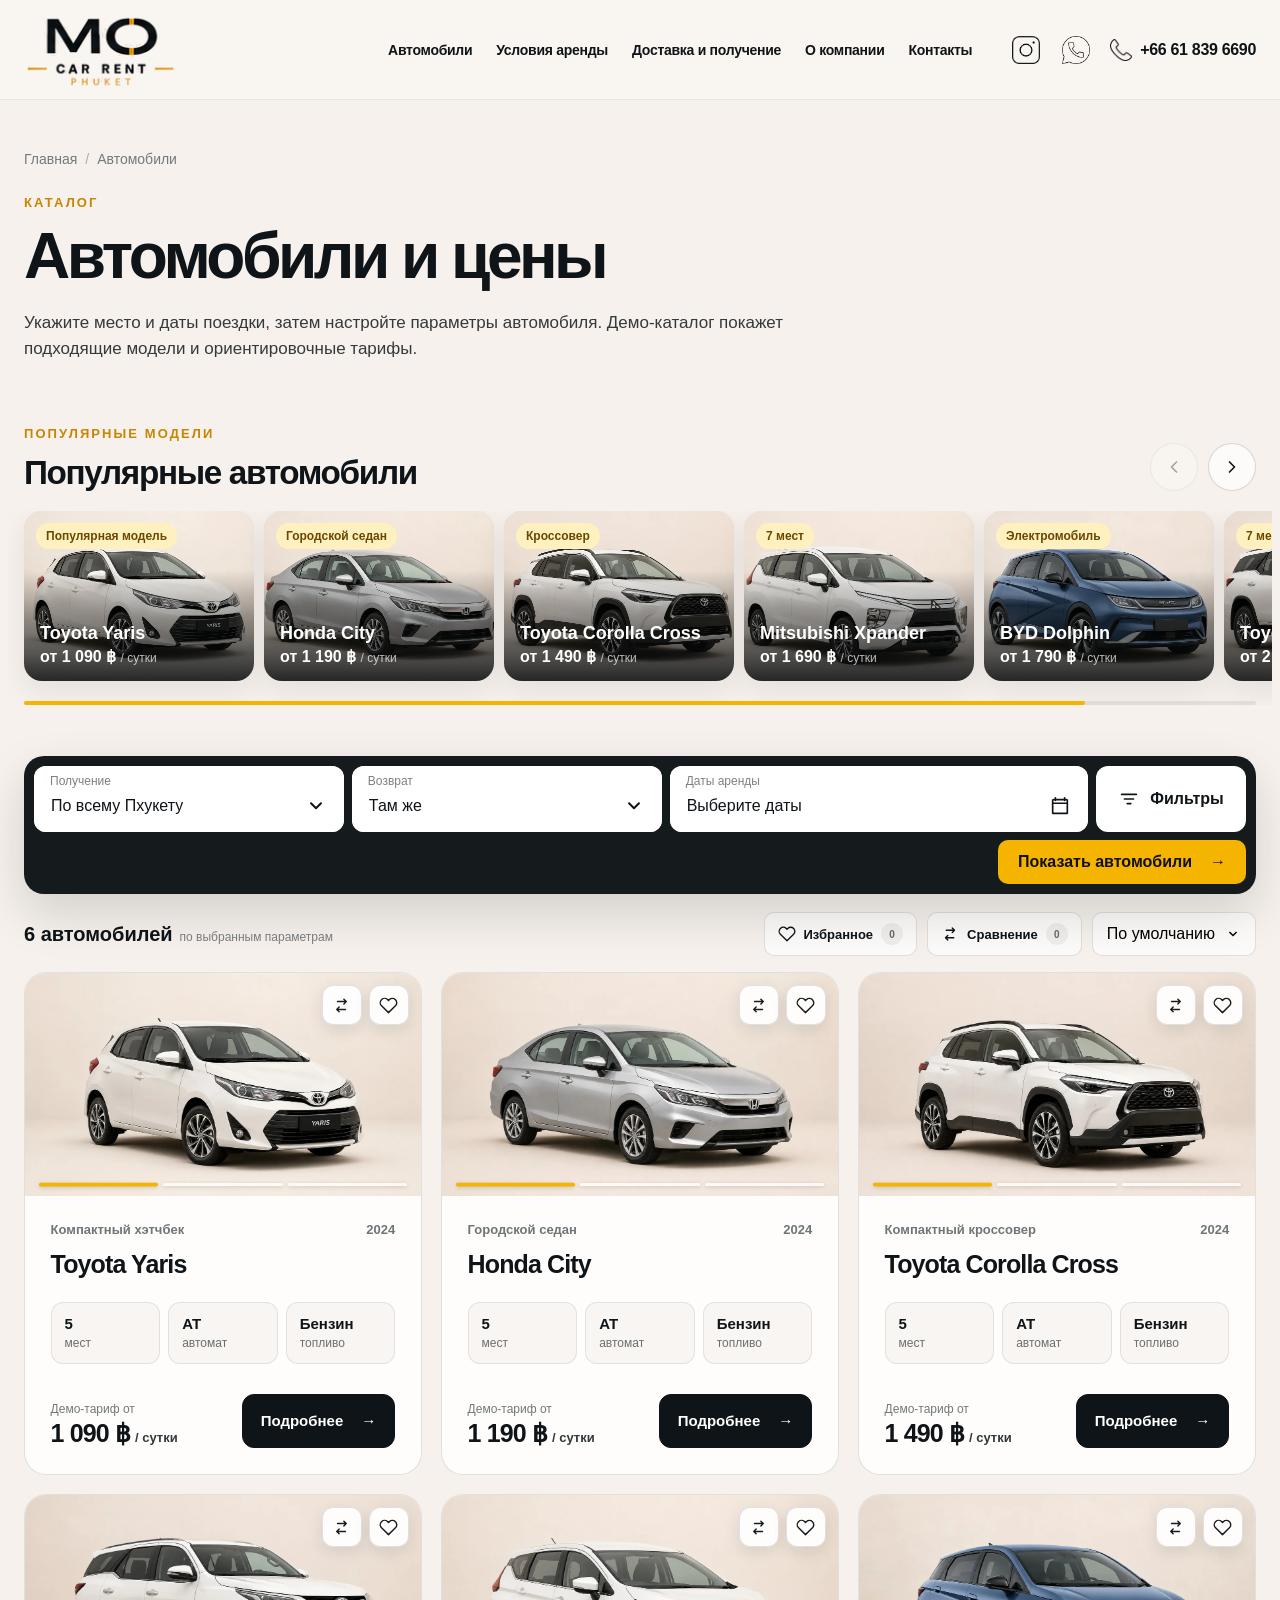
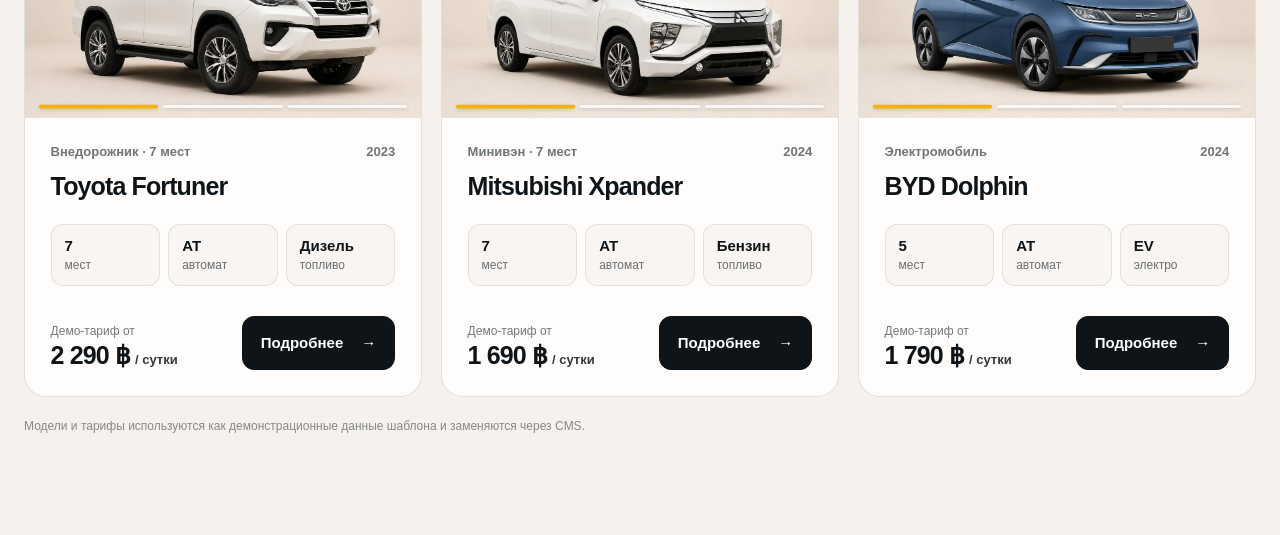
==== commit b77b8ba7: "Готово.  hover-слайдер фотографий на главной исправлен; карточка больше не ссылка и не имеет общего " ====
--- a/cars/index.html
+++ b/cars/index.html
@@ -157,8 +157,7 @@
 </section>
 <div class="catalog-results-head">
 <div><strong><span data-result-count="">6</span> <span data-result-label="">автомобилей</span></strong><span data-result-scope="">по выбранным параметрам</span></div>
-
-<div class="catalog-results-actions"><button aria-pressed="false" class="catalog-favorites-toggle" data-favorites-toggle="" type="button"><svg aria-hidden="true" viewbox="0 0 24 24"><path d="M20.8 4.6a5.5 5.5 0 0 0-7.8 0L12 5.6l-1-1a5.5 5.5 0 0 0-7.8 7.8l1 1L12 21l7.8-7.6 1-1a5.5 5.5 0 0 0 0-7.8Z"></path></svg><span>Избранное</span><small data-favorites-count="">0</small></button><div class="catalog-sort" data-sort-root="">
+<div class="catalog-results-actions"><button aria-pressed="false" class="catalog-view-toggle catalog-favorites-toggle" data-favorites-toggle="" title="Показать избранные автомобили" type="button"><svg aria-hidden="true" viewbox="0 0 24 24"><path d="M20.8 4.6a5.5 5.5 0 0 0-7.8 0L12 5.6l-1-1a5.5 5.5 0 0 0-7.8 7.8l1 1L12 21l7.8-7.6 1-1a5.5 5.5 0 0 0 0-7.8Z"></path></svg><span>Избранное</span><small data-favorites-count="">0</small></button><button aria-pressed="false" class="catalog-view-toggle catalog-compare-toggle" data-compare-toggle="" title="Показать автомобили в сравнении" type="button"><svg aria-hidden="true" viewbox="0 0 24 24"><path d="M7 7h11m0 0-3-3m3 3-3 3M17 17H6m0 0 3 3m-3-3 3-3"></path></svg><span>Сравнение</span><small data-compare-view-count="">0</small></button><div class="catalog-sort" data-sort-root="">
 <button aria-expanded="false" aria-haspopup="listbox" class="catalog-sort__trigger" data-sort-trigger="" type="button"><span data-sort-label="">По умолчанию</span><svg aria-hidden="true" viewbox="0 0 20 20"><path d="m5.5 7.5 4.5 4.5 4.5-4.5"></path></svg></button>
 <div aria-label="Сортировка" class="catalog-sort__menu" data-sort-menu="" hidden="" role="listbox">
 <button aria-selected="true" data-sort-option="default" role="option" type="button">По умолчанию</button>
@@ -169,7 +168,7 @@
 </div></div></div>
 <div aria-label="Активные фильтры" class="catalog-tools__chips" data-active-filters="" hidden=""></div>
 <div class="catalog-grid" data-catalog-grid="">
-<article class="car-card catalog-car-card" data-brand="toyota" data-car-card="" data-car-id="toyota-yaris" data-car-title="Toyota Yaris" data-car-url="toyota-yaris/" data-consumption="5.0" data-drive="front" data-engine="1.2" data-fuel="petrol" data-fuel-label="Бензин" data-order="1" data-price="1090" data-price-label="1090 ฿ / сутки" data-seats="5" data-transmission="automatic" data-type="compact" data-year="2024"><a aria-label="Открыть Toyota Yaris" class="car-card__stretched-link" href="toyota-yaris/"></a><div class="car-card__media car-card-gallery" data-card-gallery=""><div class="car-card-gallery__slides"><picture data-card-slide=""><source srcset="../assets/img/catalog/toyota-yaris-01.webp" type="image/webp"/><img alt="Toyota Yaris" class="car-card__image" decoding="async" height="675" loading="lazy" src="../assets/img/catalog/toyota-yaris-01.jpg" width="1200"/></picture><picture data-card-slide="" hidden=""><source srcset="../assets/img/catalog/toyota-yaris-02.webp" type="image/webp"/><img alt="" class="car-card__image" decoding="async" height="675" loading="lazy" src="../assets/img/catalog/toyota-yaris-02.jpg" width="1200"/></picture><picture data-card-slide="" hidden=""><source srcset="../assets/img/catalog/toyota-yaris-03.webp" type="image/webp"/><img alt="" class="car-card__image" decoding="async" height="675" loading="lazy" src="../assets/img/catalog/toyota-yaris-03.jpg" width="1200"/></picture></div><div aria-hidden="true" class="car-card-gallery__progress"><span data-card-dot=""></span><span data-card-dot=""></span><span data-card-dot=""></span></div><div class="car-card__tools"><button aria-label="Сравнить" aria-pressed="false" data-compare-car="toyota-yaris" data-tooltip="Добавить к сравнению" type="button"><svg aria-hidden="true" viewbox="0 0 24 24"><path d="M7 7h11m0 0-3-3m3 3-3 3M17 17H6m0 0 3 3m-3-3 3-3"></path></svg></button><button aria-label="В избранное" aria-pressed="false" data-favorite-car="toyota-yaris" data-tooltip="Добавить в избранное" type="button"><svg aria-hidden="true" viewbox="0 0 24 24"><path d="M20.8 4.6a5.5 5.5 0 0 0-7.8 0L12 5.6l-1-1a5.5 5.5 0 0 0-7.8 7.8l1 1L12 21l7.8-7.6 1-1a5.5 5.5 0 0 0 0-7.8Z"></path></svg></button></div></div><div class="car-card__body">
+<article class="car-card catalog-car-card" data-brand="toyota" data-car-card="" data-car-id="toyota-yaris" data-car-title="Toyota Yaris" data-car-url="toyota-yaris/" data-consumption="5.0" data-drive="front" data-engine="1.2" data-fuel="petrol" data-fuel-label="Бензин" data-order="1" data-price="1090" data-price-label="1090 ฿ / сутки" data-seats="5" data-transmission="automatic" data-type="compact" data-year="2024"><div class="car-card__media car-card-gallery" data-card-gallery=""><div class="car-card-gallery__slides"><picture data-card-slide=""><source srcset="../assets/img/catalog/toyota-yaris-01.webp" type="image/webp"/><img alt="Toyota Yaris" class="car-card__image" decoding="async" height="675" loading="lazy" src="../assets/img/catalog/toyota-yaris-01.jpg" width="1200"/></picture><picture data-card-slide="" hidden=""><source srcset="../assets/img/catalog/toyota-yaris-02.webp" type="image/webp"/><img alt="" class="car-card__image" decoding="async" height="675" loading="lazy" src="../assets/img/catalog/toyota-yaris-02.jpg" width="1200"/></picture><picture data-card-slide="" hidden=""><source srcset="../assets/img/catalog/toyota-yaris-03.webp" type="image/webp"/><img alt="" class="car-card__image" decoding="async" height="675" loading="lazy" src="../assets/img/catalog/toyota-yaris-03.jpg" width="1200"/></picture></div><div aria-hidden="true" class="car-card-gallery__progress"><span data-card-dot=""></span><span data-card-dot=""></span><span data-card-dot=""></span></div><div class="car-card__tools"><button aria-label="Сравнить" aria-pressed="false" data-compare-car="toyota-yaris" data-tooltip="Добавить к сравнению" type="button"><svg aria-hidden="true" viewbox="0 0 24 24"><path d="M7 7h11m0 0-3-3m3 3-3 3M17 17H6m0 0 3 3m-3-3 3-3"></path></svg></button><button aria-label="В избранное" aria-pressed="false" data-favorite-car="toyota-yaris" data-tooltip="Добавить в избранное" type="button"><svg aria-hidden="true" viewbox="0 0 24 24"><path d="M20.8 4.6a5.5 5.5 0 0 0-7.8 0L12 5.6l-1-1a5.5 5.5 0 0 0-7.8 7.8l1 1L12 21l7.8-7.6 1-1a5.5 5.5 0 0 0 0-7.8Z"></path></svg></button></div></div><div class="car-card__body">
 <div class="car-card__meta"><span>Компактный хэтчбек</span><span>2024</span></div>
 <h3 class="car-card__title" id="car-toyota-yaris-title">Toyota Yaris</h3>
 <ul aria-label="Характеристики Toyota Yaris" class="car-card__specs">
@@ -182,10 +181,10 @@
 <span class="car-card__price-label">Демо-тариф от</span>
 <span class="car-card__price-line"><strong class="car-card__price-value">1 090 ฿</strong><span class="car-card__price-unit">/ сутки</span></span>
 </div>
-<span aria-hidden="true" class="car-card__action"><span>Подробнее</span><span aria-hidden="true">→</span></span>
-</div>
-</div></article>
-<article class="car-card catalog-car-card" data-brand="honda" data-car-card="" data-car-id="honda-city" data-car-title="Honda City" data-car-url="honda-city/" data-consumption="5.6" data-drive="front" data-engine="1.5" data-fuel="petrol" data-fuel-label="Бензин" data-order="2" data-price="1190" data-price-label="1190 ฿ / сутки" data-seats="5" data-transmission="automatic" data-type="sedan" data-year="2024"><a aria-label="Открыть Honda City" class="car-card__stretched-link" href="honda-city/"></a><div class="car-card__media car-card-gallery" data-card-gallery=""><div class="car-card-gallery__slides"><picture data-card-slide=""><source srcset="../assets/img/catalog/honda-city-01.webp" type="image/webp"/><img alt="Honda City" class="car-card__image" decoding="async" height="675" loading="lazy" src="../assets/img/catalog/honda-city-01.jpg" width="1200"/></picture><picture data-card-slide="" hidden=""><source srcset="../assets/img/catalog/honda-city-02.webp" type="image/webp"/><img alt="" class="car-card__image" decoding="async" height="675" loading="lazy" src="../assets/img/catalog/honda-city-02.jpg" width="1200"/></picture><picture data-card-slide="" hidden=""><source srcset="../assets/img/catalog/honda-city-03.webp" type="image/webp"/><img alt="" class="car-card__image" decoding="async" height="675" loading="lazy" src="../assets/img/catalog/honda-city-03.jpg" width="1200"/></picture></div><div aria-hidden="true" class="car-card-gallery__progress"><span data-card-dot=""></span><span data-card-dot=""></span><span data-card-dot=""></span></div><div class="car-card__tools"><button aria-label="Сравнить" aria-pressed="false" data-compare-car="honda-city" data-tooltip="Добавить к сравнению" type="button"><svg aria-hidden="true" viewbox="0 0 24 24"><path d="M7 7h11m0 0-3-3m3 3-3 3M17 17H6m0 0 3 3m-3-3 3-3"></path></svg></button><button aria-label="В избранное" aria-pressed="false" data-favorite-car="honda-city" data-tooltip="Добавить в избранное" type="button"><svg aria-hidden="true" viewbox="0 0 24 24"><path d="M20.8 4.6a5.5 5.5 0 0 0-7.8 0L12 5.6l-1-1a5.5 5.5 0 0 0-7.8 7.8l1 1L12 21l7.8-7.6 1-1a5.5 5.5 0 0 0 0-7.8Z"></path></svg></button></div></div><div class="car-card__body">
+<a aria-label="Подробнее: Toyota Yaris" class="car-card__action" href="toyota-yaris/"><span>Подробнее</span><span aria-hidden="true">→</span></a>
+</div>
+</div></article>
+<article class="car-card catalog-car-card" data-brand="honda" data-car-card="" data-car-id="honda-city" data-car-title="Honda City" data-car-url="honda-city/" data-consumption="5.6" data-drive="front" data-engine="1.5" data-fuel="petrol" data-fuel-label="Бензин" data-order="2" data-price="1190" data-price-label="1190 ฿ / сутки" data-seats="5" data-transmission="automatic" data-type="sedan" data-year="2024"><div class="car-card__media car-card-gallery" data-card-gallery=""><div class="car-card-gallery__slides"><picture data-card-slide=""><source srcset="../assets/img/catalog/honda-city-01.webp" type="image/webp"/><img alt="Honda City" class="car-card__image" decoding="async" height="675" loading="lazy" src="../assets/img/catalog/honda-city-01.jpg" width="1200"/></picture><picture data-card-slide="" hidden=""><source srcset="../assets/img/catalog/honda-city-02.webp" type="image/webp"/><img alt="" class="car-card__image" decoding="async" height="675" loading="lazy" src="../assets/img/catalog/honda-city-02.jpg" width="1200"/></picture><picture data-card-slide="" hidden=""><source srcset="../assets/img/catalog/honda-city-03.webp" type="image/webp"/><img alt="" class="car-card__image" decoding="async" height="675" loading="lazy" src="../assets/img/catalog/honda-city-03.jpg" width="1200"/></picture></div><div aria-hidden="true" class="car-card-gallery__progress"><span data-card-dot=""></span><span data-card-dot=""></span><span data-card-dot=""></span></div><div class="car-card__tools"><button aria-label="Сравнить" aria-pressed="false" data-compare-car="honda-city" data-tooltip="Добавить к сравнению" type="button"><svg aria-hidden="true" viewbox="0 0 24 24"><path d="M7 7h11m0 0-3-3m3 3-3 3M17 17H6m0 0 3 3m-3-3 3-3"></path></svg></button><button aria-label="В избранное" aria-pressed="false" data-favorite-car="honda-city" data-tooltip="Добавить в избранное" type="button"><svg aria-hidden="true" viewbox="0 0 24 24"><path d="M20.8 4.6a5.5 5.5 0 0 0-7.8 0L12 5.6l-1-1a5.5 5.5 0 0 0-7.8 7.8l1 1L12 21l7.8-7.6 1-1a5.5 5.5 0 0 0 0-7.8Z"></path></svg></button></div></div><div class="car-card__body">
 <div class="car-card__meta"><span>Городской седан</span><span>2024</span></div>
 <h3 class="car-card__title" id="car-honda-city-title">Honda City</h3>
 <ul aria-label="Характеристики Honda City" class="car-card__specs">
@@ -198,10 +197,10 @@
 <span class="car-card__price-label">Демо-тариф от</span>
 <span class="car-card__price-line"><strong class="car-card__price-value">1 190 ฿</strong><span class="car-card__price-unit">/ сутки</span></span>
 </div>
-<span aria-hidden="true" class="car-card__action"><span>Подробнее</span><span aria-hidden="true">→</span></span>
-</div>
-</div></article>
-<article class="car-card catalog-car-card" data-brand="toyota" data-car-card="" data-car-id="toyota-corolla-cross" data-car-title="Toyota Corolla Cross" data-car-url="toyota-corolla-cross/" data-consumption="5.2" data-drive="front" data-engine="1.8" data-fuel="petrol" data-fuel-label="Бензин" data-order="3" data-price="1490" data-price-label="1490 ฿ / сутки" data-seats="5" data-transmission="automatic" data-type="crossover" data-year="2024"><a aria-label="Открыть Toyota Corolla Cross" class="car-card__stretched-link" href="toyota-corolla-cross/"></a><div class="car-card__media car-card-gallery" data-card-gallery=""><div class="car-card-gallery__slides"><picture data-card-slide=""><source srcset="../assets/img/catalog/toyota-corolla-cross-01.webp" type="image/webp"/><img alt="Toyota Corolla Cross" class="car-card__image" decoding="async" height="675" loading="lazy" src="../assets/img/catalog/toyota-corolla-cross-01.jpg" width="1200"/></picture><picture data-card-slide="" hidden=""><source srcset="../assets/img/catalog/toyota-corolla-cross-02.webp" type="image/webp"/><img alt="" class="car-card__image" decoding="async" height="675" loading="lazy" src="../assets/img/catalog/toyota-corolla-cross-02.jpg" width="1200"/></picture><picture data-card-slide="" hidden=""><source srcset="../assets/img/catalog/toyota-corolla-cross-03.webp" type="image/webp"/><img alt="" class="car-card__image" decoding="async" height="675" loading="lazy" src="../assets/img/catalog/toyota-corolla-cross-03.jpg" width="1200"/></picture></div><div aria-hidden="true" class="car-card-gallery__progress"><span data-card-dot=""></span><span data-card-dot=""></span><span data-card-dot=""></span></div><div class="car-card__tools"><button aria-label="Сравнить" aria-pressed="false" data-compare-car="toyota-corolla-cross" data-tooltip="Добавить к сравнению" type="button"><svg aria-hidden="true" viewbox="0 0 24 24"><path d="M7 7h11m0 0-3-3m3 3-3 3M17 17H6m0 0 3 3m-3-3 3-3"></path></svg></button><button aria-label="В избранное" aria-pressed="false" data-favorite-car="toyota-corolla-cross" data-tooltip="Добавить в избранное" type="button"><svg aria-hidden="true" viewbox="0 0 24 24"><path d="M20.8 4.6a5.5 5.5 0 0 0-7.8 0L12 5.6l-1-1a5.5 5.5 0 0 0-7.8 7.8l1 1L12 21l7.8-7.6 1-1a5.5 5.5 0 0 0 0-7.8Z"></path></svg></button></div></div><div class="car-card__body">
+<a aria-label="Подробнее: Honda City" class="car-card__action" href="honda-city/"><span>Подробнее</span><span aria-hidden="true">→</span></a>
+</div>
+</div></article>
+<article class="car-card catalog-car-card" data-brand="toyota" data-car-card="" data-car-id="toyota-corolla-cross" data-car-title="Toyota Corolla Cross" data-car-url="toyota-corolla-cross/" data-consumption="5.2" data-drive="front" data-engine="1.8" data-fuel="petrol" data-fuel-label="Бензин" data-order="3" data-price="1490" data-price-label="1490 ฿ / сутки" data-seats="5" data-transmission="automatic" data-type="crossover" data-year="2024"><div class="car-card__media car-card-gallery" data-card-gallery=""><div class="car-card-gallery__slides"><picture data-card-slide=""><source srcset="../assets/img/catalog/toyota-corolla-cross-01.webp" type="image/webp"/><img alt="Toyota Corolla Cross" class="car-card__image" decoding="async" height="675" loading="lazy" src="../assets/img/catalog/toyota-corolla-cross-01.jpg" width="1200"/></picture><picture data-card-slide="" hidden=""><source srcset="../assets/img/catalog/toyota-corolla-cross-02.webp" type="image/webp"/><img alt="" class="car-card__image" decoding="async" height="675" loading="lazy" src="../assets/img/catalog/toyota-corolla-cross-02.jpg" width="1200"/></picture><picture data-card-slide="" hidden=""><source srcset="../assets/img/catalog/toyota-corolla-cross-03.webp" type="image/webp"/><img alt="" class="car-card__image" decoding="async" height="675" loading="lazy" src="../assets/img/catalog/toyota-corolla-cross-03.jpg" width="1200"/></picture></div><div aria-hidden="true" class="car-card-gallery__progress"><span data-card-dot=""></span><span data-card-dot=""></span><span data-card-dot=""></span></div><div class="car-card__tools"><button aria-label="Сравнить" aria-pressed="false" data-compare-car="toyota-corolla-cross" data-tooltip="Добавить к сравнению" type="button"><svg aria-hidden="true" viewbox="0 0 24 24"><path d="M7 7h11m0 0-3-3m3 3-3 3M17 17H6m0 0 3 3m-3-3 3-3"></path></svg></button><button aria-label="В избранное" aria-pressed="false" data-favorite-car="toyota-corolla-cross" data-tooltip="Добавить в избранное" type="button"><svg aria-hidden="true" viewbox="0 0 24 24"><path d="M20.8 4.6a5.5 5.5 0 0 0-7.8 0L12 5.6l-1-1a5.5 5.5 0 0 0-7.8 7.8l1 1L12 21l7.8-7.6 1-1a5.5 5.5 0 0 0 0-7.8Z"></path></svg></button></div></div><div class="car-card__body">
 <div class="car-card__meta"><span>Компактный кроссовер</span><span>2024</span></div>
 <h3 class="car-card__title" id="car-toyota-corolla-cross-title">Toyota Corolla Cross</h3>
 <ul aria-label="Характеристики Toyota Corolla Cross" class="car-card__specs">
@@ -214,10 +213,10 @@
 <span class="car-card__price-label">Демо-тариф от</span>
 <span class="car-card__price-line"><strong class="car-card__price-value">1 490 ฿</strong><span class="car-card__price-unit">/ сутки</span></span>
 </div>
-<span aria-hidden="true" class="car-card__action"><span>Подробнее</span><span aria-hidden="true">→</span></span>
-</div>
-</div></article>
-<article class="car-card catalog-car-card" data-brand="toyota" data-car-card="" data-car-id="toyota-fortuner" data-car-title="Toyota Fortuner" data-car-url="toyota-fortuner/" data-consumption="8.0" data-drive="awd" data-engine="2.4" data-fuel="diesel" data-fuel-label="Дизель" data-order="4" data-price="2290" data-price-label="2290 ฿ / сутки" data-seats="7" data-transmission="automatic" data-type="crossover" data-year="2023"><a aria-label="Открыть Toyota Fortuner" class="car-card__stretched-link" href="toyota-fortuner/"></a><div class="car-card__media car-card-gallery" data-card-gallery=""><div class="car-card-gallery__slides"><picture data-card-slide=""><source srcset="../assets/img/catalog/toyota-fortuner-01.webp" type="image/webp"/><img alt="Toyota Fortuner" class="car-card__image" decoding="async" height="675" loading="lazy" src="../assets/img/catalog/toyota-fortuner-01.jpg" width="1200"/></picture><picture data-card-slide="" hidden=""><source srcset="../assets/img/catalog/toyota-fortuner-02.webp" type="image/webp"/><img alt="" class="car-card__image" decoding="async" height="675" loading="lazy" src="../assets/img/catalog/toyota-fortuner-02.jpg" width="1200"/></picture><picture data-card-slide="" hidden=""><source srcset="../assets/img/catalog/toyota-fortuner-03.webp" type="image/webp"/><img alt="" class="car-card__image" decoding="async" height="675" loading="lazy" src="../assets/img/catalog/toyota-fortuner-03.jpg" width="1200"/></picture></div><div aria-hidden="true" class="car-card-gallery__progress"><span data-card-dot=""></span><span data-card-dot=""></span><span data-card-dot=""></span></div><div class="car-card__tools"><button aria-label="Сравнить" aria-pressed="false" data-compare-car="toyota-fortuner" data-tooltip="Добавить к сравнению" type="button"><svg aria-hidden="true" viewbox="0 0 24 24"><path d="M7 7h11m0 0-3-3m3 3-3 3M17 17H6m0 0 3 3m-3-3 3-3"></path></svg></button><button aria-label="В избранное" aria-pressed="false" data-favorite-car="toyota-fortuner" data-tooltip="Добавить в избранное" type="button"><svg aria-hidden="true" viewbox="0 0 24 24"><path d="M20.8 4.6a5.5 5.5 0 0 0-7.8 0L12 5.6l-1-1a5.5 5.5 0 0 0-7.8 7.8l1 1L12 21l7.8-7.6 1-1a5.5 5.5 0 0 0 0-7.8Z"></path></svg></button></div></div><div class="car-card__body">
+<a aria-label="Подробнее: Toyota Corolla Cross" class="car-card__action" href="toyota-corolla-cross/"><span>Подробнее</span><span aria-hidden="true">→</span></a>
+</div>
+</div></article>
+<article class="car-card catalog-car-card" data-brand="toyota" data-car-card="" data-car-id="toyota-fortuner" data-car-title="Toyota Fortuner" data-car-url="toyota-fortuner/" data-consumption="8.0" data-drive="awd" data-engine="2.4" data-fuel="diesel" data-fuel-label="Дизель" data-order="4" data-price="2290" data-price-label="2290 ฿ / сутки" data-seats="7" data-transmission="automatic" data-type="crossover" data-year="2023"><div class="car-card__media car-card-gallery" data-card-gallery=""><div class="car-card-gallery__slides"><picture data-card-slide=""><source srcset="../assets/img/catalog/toyota-fortuner-01.webp" type="image/webp"/><img alt="Toyota Fortuner" class="car-card__image" decoding="async" height="675" loading="lazy" src="../assets/img/catalog/toyota-fortuner-01.jpg" width="1200"/></picture><picture data-card-slide="" hidden=""><source srcset="../assets/img/catalog/toyota-fortuner-02.webp" type="image/webp"/><img alt="" class="car-card__image" decoding="async" height="675" loading="lazy" src="../assets/img/catalog/toyota-fortuner-02.jpg" width="1200"/></picture><picture data-card-slide="" hidden=""><source srcset="../assets/img/catalog/toyota-fortuner-03.webp" type="image/webp"/><img alt="" class="car-card__image" decoding="async" height="675" loading="lazy" src="../assets/img/catalog/toyota-fortuner-03.jpg" width="1200"/></picture></div><div aria-hidden="true" class="car-card-gallery__progress"><span data-card-dot=""></span><span data-card-dot=""></span><span data-card-dot=""></span></div><div class="car-card__tools"><button aria-label="Сравнить" aria-pressed="false" data-compare-car="toyota-fortuner" data-tooltip="Добавить к сравнению" type="button"><svg aria-hidden="true" viewbox="0 0 24 24"><path d="M7 7h11m0 0-3-3m3 3-3 3M17 17H6m0 0 3 3m-3-3 3-3"></path></svg></button><button aria-label="В избранное" aria-pressed="false" data-favorite-car="toyota-fortuner" data-tooltip="Добавить в избранное" type="button"><svg aria-hidden="true" viewbox="0 0 24 24"><path d="M20.8 4.6a5.5 5.5 0 0 0-7.8 0L12 5.6l-1-1a5.5 5.5 0 0 0-7.8 7.8l1 1L12 21l7.8-7.6 1-1a5.5 5.5 0 0 0 0-7.8Z"></path></svg></button></div></div><div class="car-card__body">
 <div class="car-card__meta"><span>Внедорожник · 7 мест</span><span>2023</span></div>
 <h3 class="car-card__title" id="car-toyota-fortuner-title">Toyota Fortuner</h3>
 <ul aria-label="Характеристики Toyota Fortuner" class="car-card__specs">
@@ -230,10 +229,10 @@
 <span class="car-card__price-label">Демо-тариф от</span>
 <span class="car-card__price-line"><strong class="car-card__price-value">2 290 ฿</strong><span class="car-card__price-unit">/ сутки</span></span>
 </div>
-<span aria-hidden="true" class="car-card__action"><span>Подробнее</span><span aria-hidden="true">→</span></span>
-</div>
-</div></article>
-<article class="car-card catalog-car-card" data-brand="mitsubishi" data-car-card="" data-car-id="mitsubishi-xpander" data-car-title="Mitsubishi Xpander" data-car-url="mitsubishi-xpander/" data-consumption="6.5" data-drive="front" data-engine="1.5" data-fuel="petrol" data-fuel-label="Бензин" data-order="5" data-price="1690" data-price-label="1690 ฿ / сутки" data-seats="7" data-transmission="automatic" data-type="minivan" data-year="2024"><a aria-label="Открыть Mitsubishi Xpander" class="car-card__stretched-link" href="mitsubishi-xpander/"></a><div class="car-card__media car-card-gallery" data-card-gallery=""><div class="car-card-gallery__slides"><picture data-card-slide=""><source srcset="../assets/img/catalog/mitsubishi-xpander-01.webp" type="image/webp"/><img alt="Mitsubishi Xpander" class="car-card__image" decoding="async" height="675" loading="lazy" src="../assets/img/catalog/mitsubishi-xpander-01.jpg" width="1200"/></picture><picture data-card-slide="" hidden=""><source srcset="../assets/img/catalog/mitsubishi-xpander-02.webp" type="image/webp"/><img alt="" class="car-card__image" decoding="async" height="675" loading="lazy" src="../assets/img/catalog/mitsubishi-xpander-02.jpg" width="1200"/></picture><picture data-card-slide="" hidden=""><source srcset="../assets/img/catalog/mitsubishi-xpander-03.webp" type="image/webp"/><img alt="" class="car-card__image" decoding="async" height="675" loading="lazy" src="../assets/img/catalog/mitsubishi-xpander-03.jpg" width="1200"/></picture></div><div aria-hidden="true" class="car-card-gallery__progress"><span data-card-dot=""></span><span data-card-dot=""></span><span data-card-dot=""></span></div><div class="car-card__tools"><button aria-label="Сравнить" aria-pressed="false" data-compare-car="mitsubishi-xpander" data-tooltip="Добавить к сравнению" type="button"><svg aria-hidden="true" viewbox="0 0 24 24"><path d="M7 7h11m0 0-3-3m3 3-3 3M17 17H6m0 0 3 3m-3-3 3-3"></path></svg></button><button aria-label="В избранное" aria-pressed="false" data-favorite-car="mitsubishi-xpander" data-tooltip="Добавить в избранное" type="button"><svg aria-hidden="true" viewbox="0 0 24 24"><path d="M20.8 4.6a5.5 5.5 0 0 0-7.8 0L12 5.6l-1-1a5.5 5.5 0 0 0-7.8 7.8l1 1L12 21l7.8-7.6 1-1a5.5 5.5 0 0 0 0-7.8Z"></path></svg></button></div></div><div class="car-card__body">
+<a aria-label="Подробнее: Toyota Fortuner" class="car-card__action" href="toyota-fortuner/"><span>Подробнее</span><span aria-hidden="true">→</span></a>
+</div>
+</div></article>
+<article class="car-card catalog-car-card" data-brand="mitsubishi" data-car-card="" data-car-id="mitsubishi-xpander" data-car-title="Mitsubishi Xpander" data-car-url="mitsubishi-xpander/" data-consumption="6.5" data-drive="front" data-engine="1.5" data-fuel="petrol" data-fuel-label="Бензин" data-order="5" data-price="1690" data-price-label="1690 ฿ / сутки" data-seats="7" data-transmission="automatic" data-type="minivan" data-year="2024"><div class="car-card__media car-card-gallery" data-card-gallery=""><div class="car-card-gallery__slides"><picture data-card-slide=""><source srcset="../assets/img/catalog/mitsubishi-xpander-01.webp" type="image/webp"/><img alt="Mitsubishi Xpander" class="car-card__image" decoding="async" height="675" loading="lazy" src="../assets/img/catalog/mitsubishi-xpander-01.jpg" width="1200"/></picture><picture data-card-slide="" hidden=""><source srcset="../assets/img/catalog/mitsubishi-xpander-02.webp" type="image/webp"/><img alt="" class="car-card__image" decoding="async" height="675" loading="lazy" src="../assets/img/catalog/mitsubishi-xpander-02.jpg" width="1200"/></picture><picture data-card-slide="" hidden=""><source srcset="../assets/img/catalog/mitsubishi-xpander-03.webp" type="image/webp"/><img alt="" class="car-card__image" decoding="async" height="675" loading="lazy" src="../assets/img/catalog/mitsubishi-xpander-03.jpg" width="1200"/></picture></div><div aria-hidden="true" class="car-card-gallery__progress"><span data-card-dot=""></span><span data-card-dot=""></span><span data-card-dot=""></span></div><div class="car-card__tools"><button aria-label="Сравнить" aria-pressed="false" data-compare-car="mitsubishi-xpander" data-tooltip="Добавить к сравнению" type="button"><svg aria-hidden="true" viewbox="0 0 24 24"><path d="M7 7h11m0 0-3-3m3 3-3 3M17 17H6m0 0 3 3m-3-3 3-3"></path></svg></button><button aria-label="В избранное" aria-pressed="false" data-favorite-car="mitsubishi-xpander" data-tooltip="Добавить в избранное" type="button"><svg aria-hidden="true" viewbox="0 0 24 24"><path d="M20.8 4.6a5.5 5.5 0 0 0-7.8 0L12 5.6l-1-1a5.5 5.5 0 0 0-7.8 7.8l1 1L12 21l7.8-7.6 1-1a5.5 5.5 0 0 0 0-7.8Z"></path></svg></button></div></div><div class="car-card__body">
 <div class="car-card__meta"><span>Минивэн · 7 мест</span><span>2024</span></div>
 <h3 class="car-card__title" id="car-mitsubishi-xpander-title">Mitsubishi Xpander</h3>
 <ul aria-label="Характеристики Mitsubishi Xpander" class="car-card__specs">
@@ -246,10 +245,10 @@
 <span class="car-card__price-label">Демо-тариф от</span>
 <span class="car-card__price-line"><strong class="car-card__price-value">1 690 ฿</strong><span class="car-card__price-unit">/ сутки</span></span>
 </div>
-<span aria-hidden="true" class="car-card__action"><span>Подробнее</span><span aria-hidden="true">→</span></span>
-</div>
-</div></article>
-<article class="car-card catalog-car-card" data-brand="byd" data-car-card="" data-car-id="byd-dolphin" data-car-title="BYD Dolphin" data-car-url="byd-dolphin/" data-consumption="0" data-drive="front" data-engine="0" data-fuel="electric" data-fuel-label="EV" data-order="6" data-price="1790" data-price-label="1790 ฿ / сутки" data-seats="5" data-transmission="automatic" data-type="compact" data-year="2024"><a aria-label="Открыть BYD Dolphin" class="car-card__stretched-link" href="byd-dolphin/"></a><div class="car-card__media car-card-gallery" data-card-gallery=""><div class="car-card-gallery__slides"><picture data-card-slide=""><source srcset="../assets/img/catalog/byd-dolphin-01.webp" type="image/webp"/><img alt="BYD Dolphin" class="car-card__image" decoding="async" height="675" loading="lazy" src="../assets/img/catalog/byd-dolphin-01.jpg" width="1200"/></picture><picture data-card-slide="" hidden=""><source srcset="../assets/img/catalog/byd-dolphin-02.webp" type="image/webp"/><img alt="" class="car-card__image" decoding="async" height="675" loading="lazy" src="../assets/img/catalog/byd-dolphin-02.jpg" width="1200"/></picture><picture data-card-slide="" hidden=""><source srcset="../assets/img/catalog/byd-dolphin-03.webp" type="image/webp"/><img alt="" class="car-card__image" decoding="async" height="675" loading="lazy" src="../assets/img/catalog/byd-dolphin-03.jpg" width="1200"/></picture></div><div aria-hidden="true" class="car-card-gallery__progress"><span data-card-dot=""></span><span data-card-dot=""></span><span data-card-dot=""></span></div><div class="car-card__tools"><button aria-label="Сравнить" aria-pressed="false" data-compare-car="byd-dolphin" data-tooltip="Добавить к сравнению" type="button"><svg aria-hidden="true" viewbox="0 0 24 24"><path d="M7 7h11m0 0-3-3m3 3-3 3M17 17H6m0 0 3 3m-3-3 3-3"></path></svg></button><button aria-label="В избранное" aria-pressed="false" data-favorite-car="byd-dolphin" data-tooltip="Добавить в избранное" type="button"><svg aria-hidden="true" viewbox="0 0 24 24"><path d="M20.8 4.6a5.5 5.5 0 0 0-7.8 0L12 5.6l-1-1a5.5 5.5 0 0 0-7.8 7.8l1 1L12 21l7.8-7.6 1-1a5.5 5.5 0 0 0 0-7.8Z"></path></svg></button></div></div><div class="car-card__body">
+<a aria-label="Подробнее: Mitsubishi Xpander" class="car-card__action" href="mitsubishi-xpander/"><span>Подробнее</span><span aria-hidden="true">→</span></a>
+</div>
+</div></article>
+<article class="car-card catalog-car-card" data-brand="byd" data-car-card="" data-car-id="byd-dolphin" data-car-title="BYD Dolphin" data-car-url="byd-dolphin/" data-consumption="0" data-drive="front" data-engine="0" data-fuel="electric" data-fuel-label="EV" data-order="6" data-price="1790" data-price-label="1790 ฿ / сутки" data-seats="5" data-transmission="automatic" data-type="compact" data-year="2024"><div class="car-card__media car-card-gallery" data-card-gallery=""><div class="car-card-gallery__slides"><picture data-card-slide=""><source srcset="../assets/img/catalog/byd-dolphin-01.webp" type="image/webp"/><img alt="BYD Dolphin" class="car-card__image" decoding="async" height="675" loading="lazy" src="../assets/img/catalog/byd-dolphin-01.jpg" width="1200"/></picture><picture data-card-slide="" hidden=""><source srcset="../assets/img/catalog/byd-dolphin-02.webp" type="image/webp"/><img alt="" class="car-card__image" decoding="async" height="675" loading="lazy" src="../assets/img/catalog/byd-dolphin-02.jpg" width="1200"/></picture><picture data-card-slide="" hidden=""><source srcset="../assets/img/catalog/byd-dolphin-03.webp" type="image/webp"/><img alt="" class="car-card__image" decoding="async" height="675" loading="lazy" src="../assets/img/catalog/byd-dolphin-03.jpg" width="1200"/></picture></div><div aria-hidden="true" class="car-card-gallery__progress"><span data-card-dot=""></span><span data-card-dot=""></span><span data-card-dot=""></span></div><div class="car-card__tools"><button aria-label="Сравнить" aria-pressed="false" data-compare-car="byd-dolphin" data-tooltip="Добавить к сравнению" type="button"><svg aria-hidden="true" viewbox="0 0 24 24"><path d="M7 7h11m0 0-3-3m3 3-3 3M17 17H6m0 0 3 3m-3-3 3-3"></path></svg></button><button aria-label="В избранное" aria-pressed="false" data-favorite-car="byd-dolphin" data-tooltip="Добавить в избранное" type="button"><svg aria-hidden="true" viewbox="0 0 24 24"><path d="M20.8 4.6a5.5 5.5 0 0 0-7.8 0L12 5.6l-1-1a5.5 5.5 0 0 0-7.8 7.8l1 1L12 21l7.8-7.6 1-1a5.5 5.5 0 0 0 0-7.8Z"></path></svg></button></div></div><div class="car-card__body">
 <div class="car-card__meta"><span>Электромобиль</span><span>2024</span></div>
 <h3 class="car-card__title" id="car-byd-dolphin-title">BYD Dolphin</h3>
 <ul aria-label="Характеристики BYD Dolphin" class="car-card__specs">
@@ -262,7 +261,7 @@
 <span class="car-card__price-label">Демо-тариф от</span>
 <span class="car-card__price-line"><strong class="car-card__price-value">1 790 ฿</strong><span class="car-card__price-unit">/ сутки</span></span>
 </div>
-<span aria-hidden="true" class="car-card__action"><span>Подробнее</span><span aria-hidden="true">→</span></span>
+<a aria-label="Подробнее: BYD Dolphin" class="car-card__action" href="byd-dolphin/"><span>Подробнее</span><span aria-hidden="true">→</span></a>
 </div>
 </div></article>
 </div><div class="catalog-empty" data-empty-state="" hidden="">
@@ -308,5 +307,5 @@
 </div>
 </section>
 </main>
-<script defer="True" src="../assets/vehicle-tools.js"></script><div class="compare-tray" data-compare-tray="" hidden=""><span>В сравнении: <strong data-compare-count="">0</strong></span><button data-open-compare="" type="button">Сравнить</button></div><div class="compare-modal" data-compare-modal="" hidden=""><div aria-label="Сравнение автомобилей" aria-modal="true" class="compare-modal__dialog" role="dialog"><button aria-label="Закрыть" class="compare-modal__close" data-close-compare="" type="button">×</button><div class="compare-modal__head"><span>Сравнение</span><h2>Выбранные автомобили</h2></div><div class="compare-modal__grid" data-compare-body=""></div></div></div></body>
+<script defer="True" src="../assets/vehicle-tools.js"></script></body>
 </html>
--- a/assets/catalog.css
+++ b/assets/catalog.css
@@ -541,3 +541,21 @@
   .car-card__tools { top:9px; right:9px; gap:6px; }
   .car-card__tools button { width:38px; height:38px; border-radius:10px; }
 }
+
+
+/* Stage 11 v17 - cards are containers, not links. Only explicit controls are clickable. */
+.car-card,
+.catalog-car-card { cursor:default; transform:none; }
+.catalog-car-card .car-card__media,
+.catalog-car-card .car-card__body { pointer-events:auto; }
+.car-card-gallery { pointer-events:auto; cursor:default; }
+.car-card__action { position:relative; z-index:9; pointer-events:auto; cursor:pointer; text-decoration:none; }
+.car-card__action:focus-visible { outline:3px solid var(--color-focus); outline-offset:3px; }
+@media (hover:hover) and (pointer:fine) {
+  .car-card:hover { border-color:rgba(14,20,23,.12); box-shadow:none; transform:none; }
+  .car-card:hover .car-card__image { transform:none; }
+  .car-card:hover .car-card__action { color:#fff; border-color:var(--color-ink); background:var(--color-ink); }
+  .car-card:hover .car-card__action > span:last-child { transform:none; }
+  .car-card__action:hover { color:#171816 !important; border-color:var(--color-accent) !important; background:var(--color-accent) !important; transform:translateY(-1px); }
+  .car-card__action:hover > span:last-child { transform:translateX(3px) !important; }
+}
--- a/assets/catalog-page.css
+++ b/assets/catalog-page.css
@@ -1022,3 +1022,25 @@
   .catalog-sort__trigger svg { width:18px; height:18px; }
   .catalog-sort__menu { right:0; }
 }
+
+
+/* Stage 11 v17 - favorites and comparison are two catalog-grid modes. */
+.catalog-results-head strong { font-size:clamp(20px,1.45vw,25px); line-height:1.05; }
+.catalog-results-head > div:first-child { gap:7px; }
+.catalog-results-head > div:first-child > span { font-size:12px; }
+.catalog-view-toggle { min-height:44px; display:inline-flex; align-items:center; justify-content:center; gap:8px; padding:0 13px; border:1px solid rgba(14,20,23,.12); border-radius:10px; color:var(--color-ink); background:rgba(255,255,255,.72); font:inherit; font-size:13px; font-weight:800; cursor:pointer; transition:border-color var(--duration-fast) var(--ease-ui),background-color var(--duration-fast) var(--ease-ui),color var(--duration-fast) var(--ease-ui),transform var(--duration-fast) var(--ease-ui); }
+.catalog-view-toggle svg { width:18px; height:18px; fill:none; stroke:currentColor; stroke-width:1.8; stroke-linecap:round; stroke-linejoin:round; }
+.catalog-view-toggle small { min-width:22px; height:22px; display:grid; place-items:center; padding:0 6px; border-radius:999px; color:#646a6c; background:#f0eeeb; font-size:10px; }
+.catalog-view-toggle[aria-pressed="true"] { border-color:#e4aa00; color:#714b00; background:#fff2c3; box-shadow:0 0 0 2px rgba(244,180,0,.08); }
+.catalog-view-toggle[aria-pressed="true"] small { color:#161a1b; background:var(--color-accent); }
+.catalog-favorites-toggle[aria-pressed="true"] svg { fill:var(--color-accent); stroke:#9a6700; }
+.catalog-grid.is-compare-view { scroll-margin-top:18px; }
+@media (hover:hover) and (pointer:fine) { .catalog-view-toggle:hover { transform:translateY(-1px); border-color:rgba(244,180,0,.62); background:#fff5d4; } }
+@media (max-width:720px) {
+  .catalog-results-head strong { font-size:19px; }
+  .catalog-results-actions { gap:6px; }
+  .catalog-view-toggle { min-width:42px; min-height:42px; padding:0 9px; }
+  .catalog-view-toggle span { display:none; }
+  .catalog-view-toggle svg { width:19px; height:19px; }
+  .catalog-view-toggle small { min-width:20px; height:20px; }
+}
